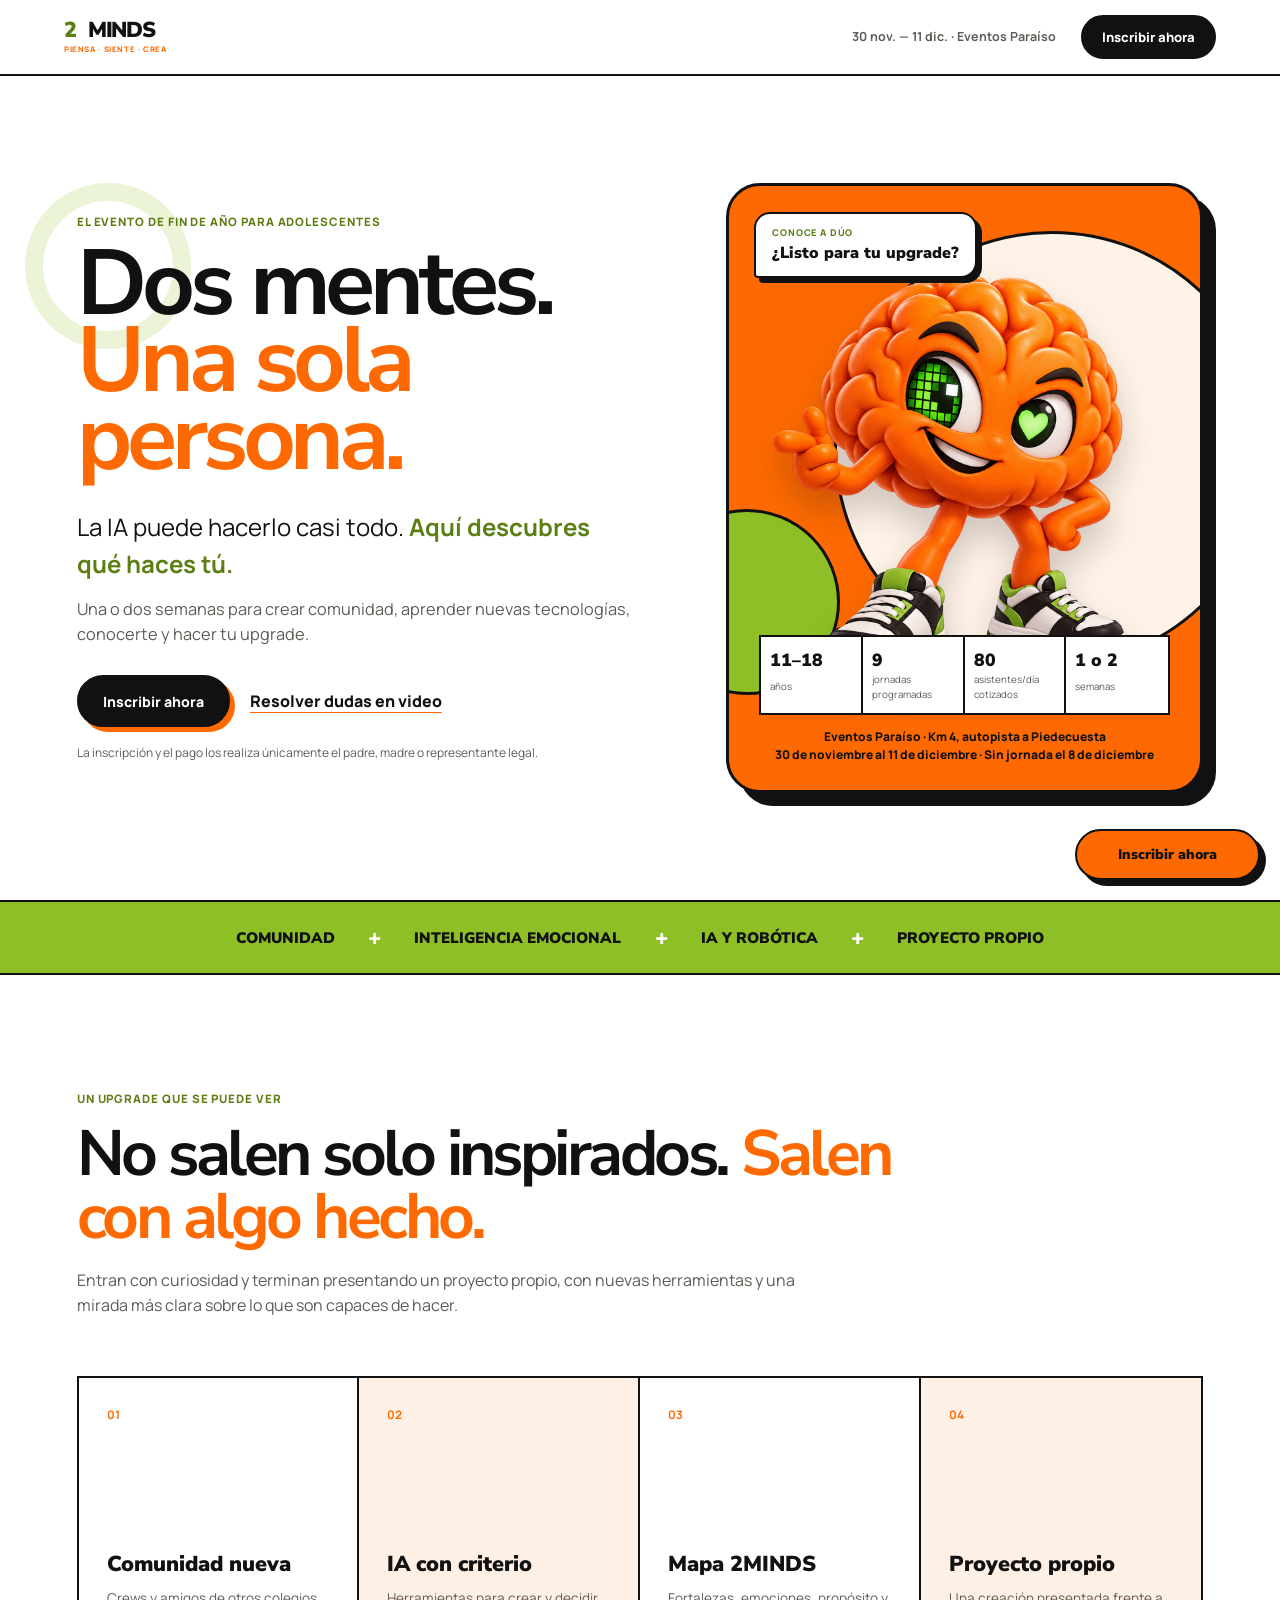
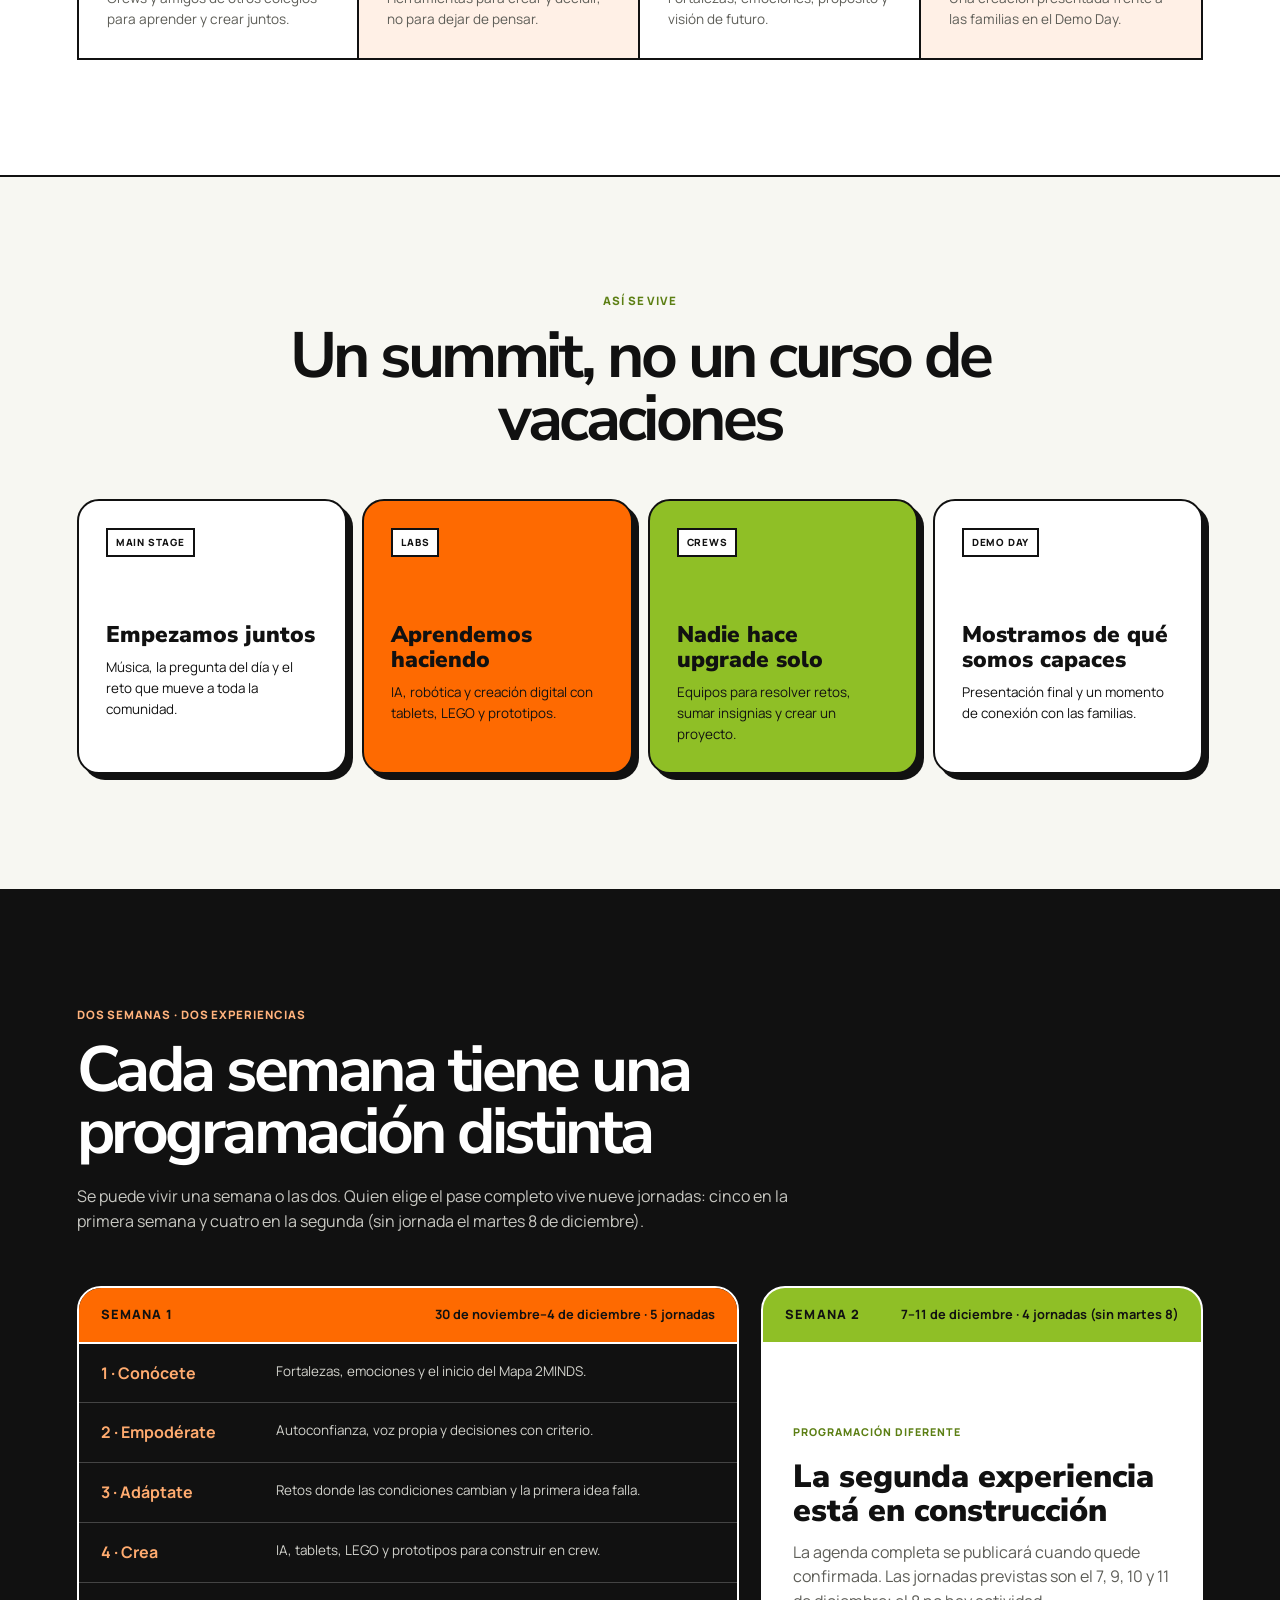
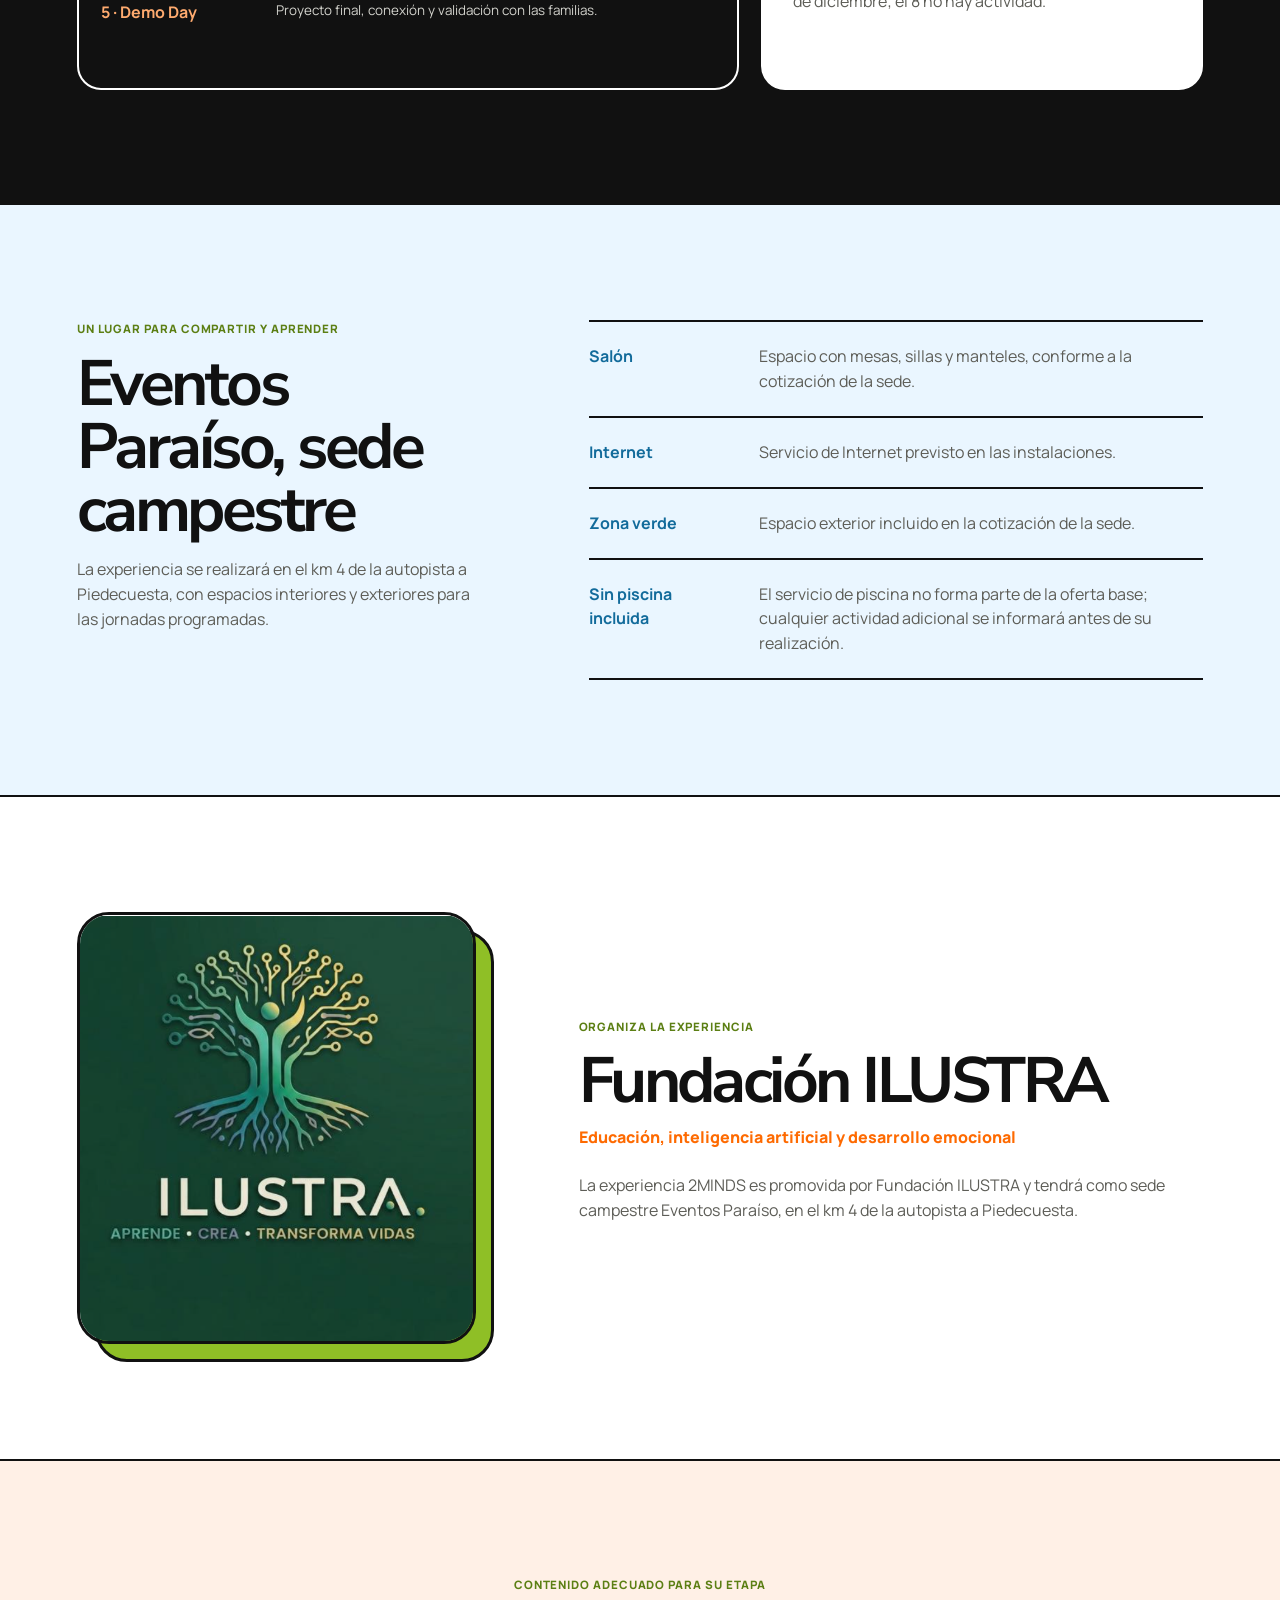
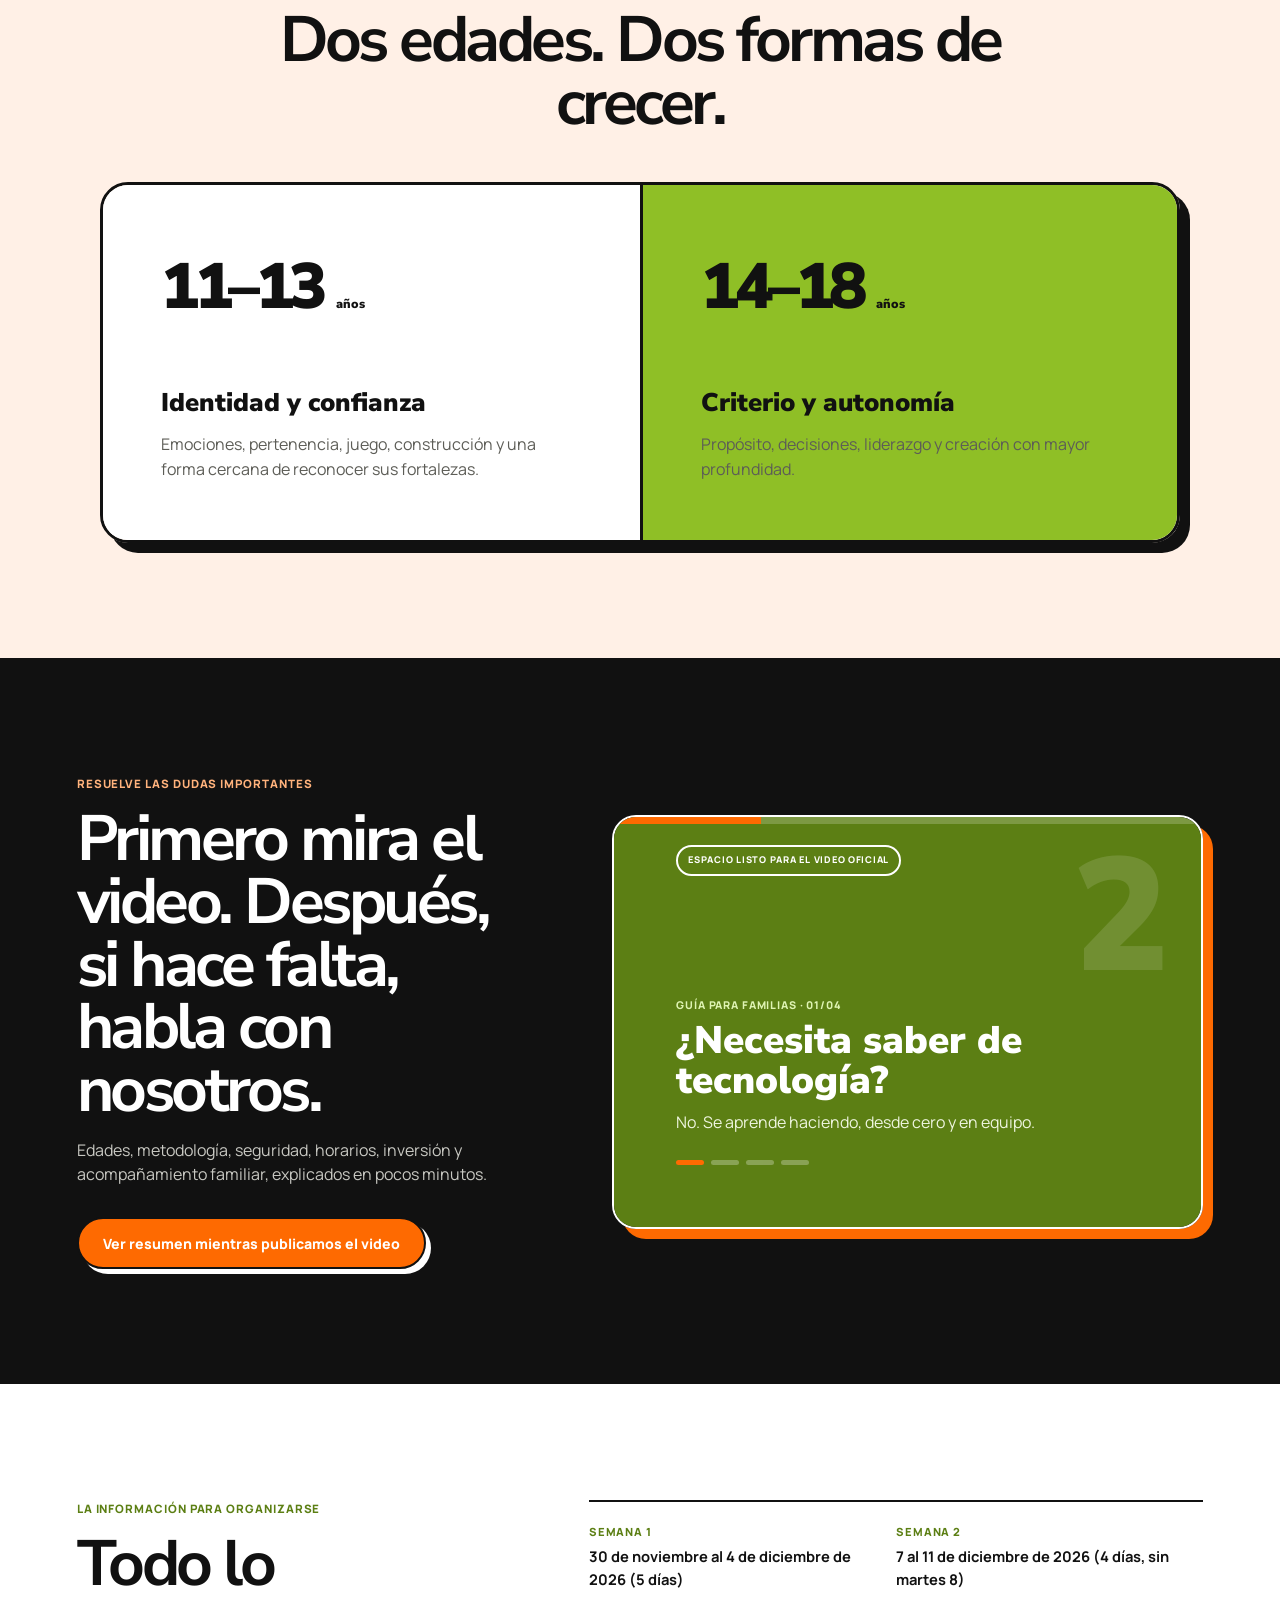
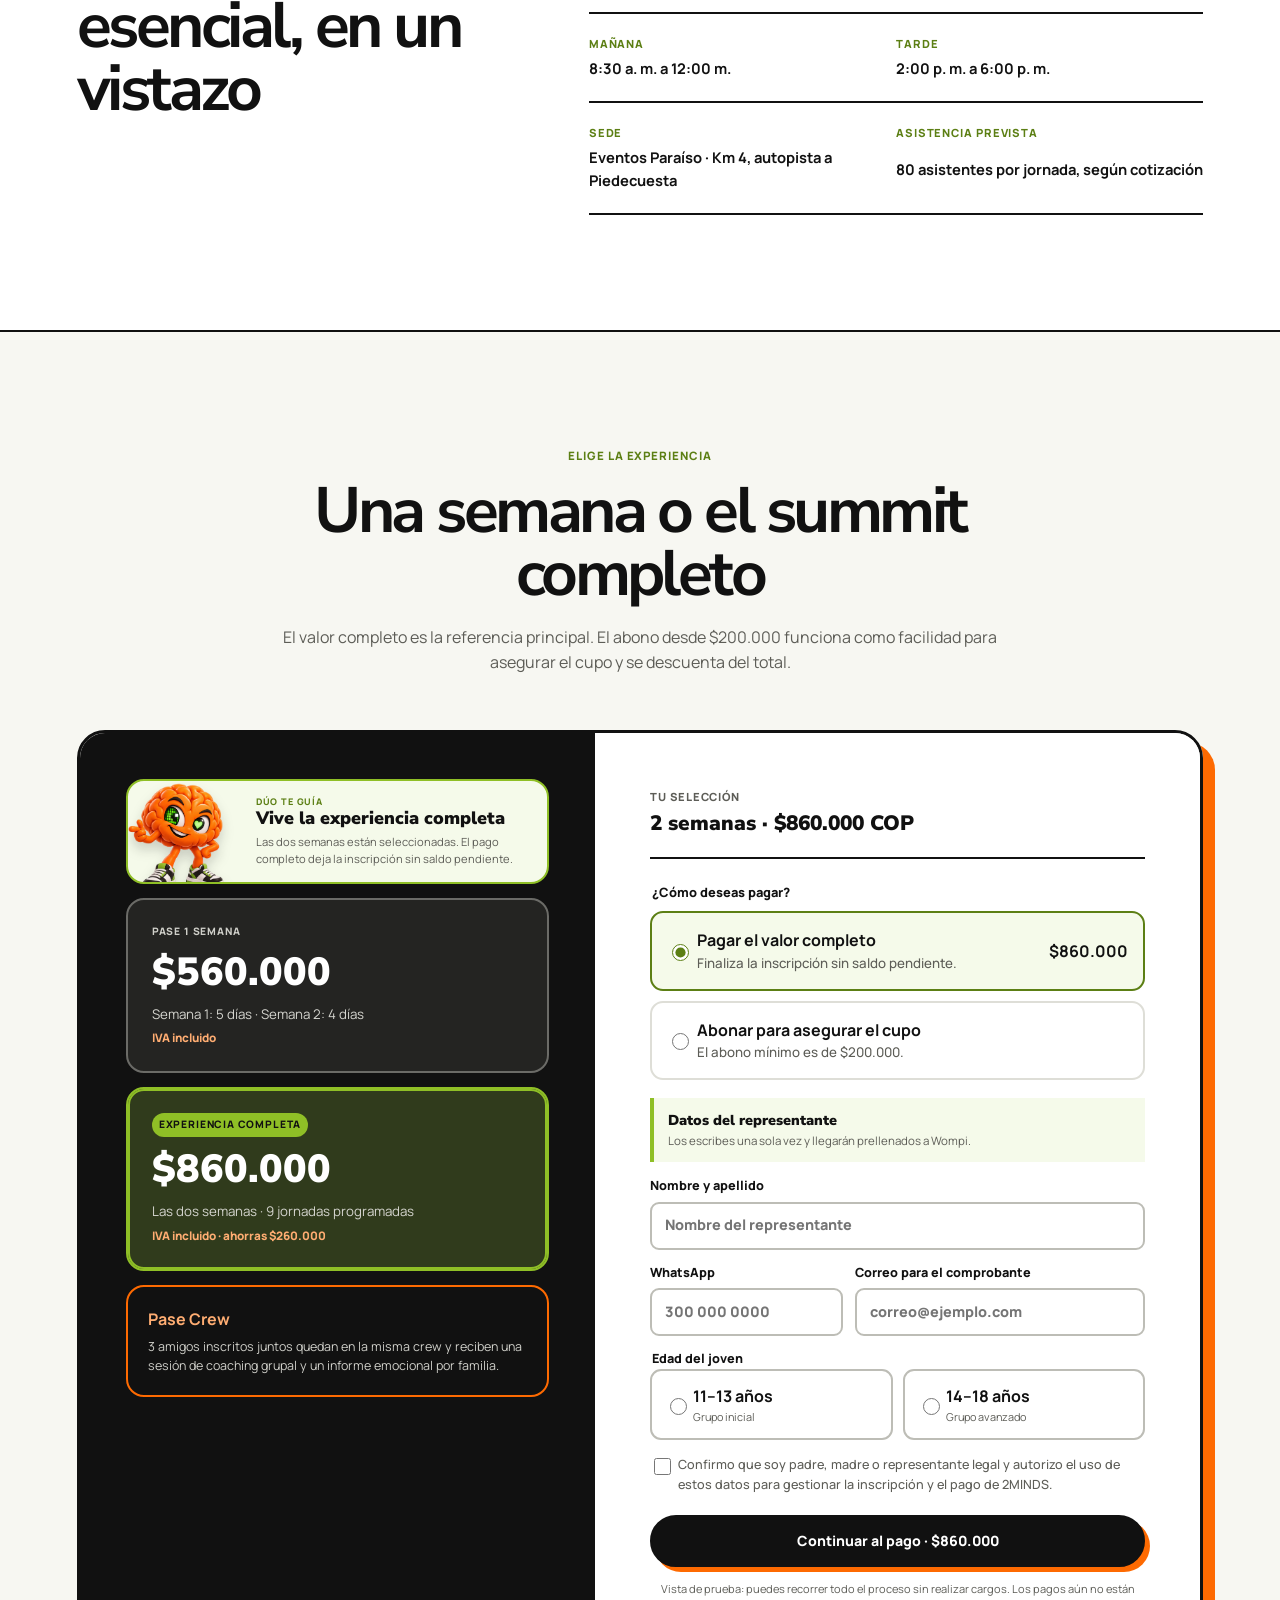
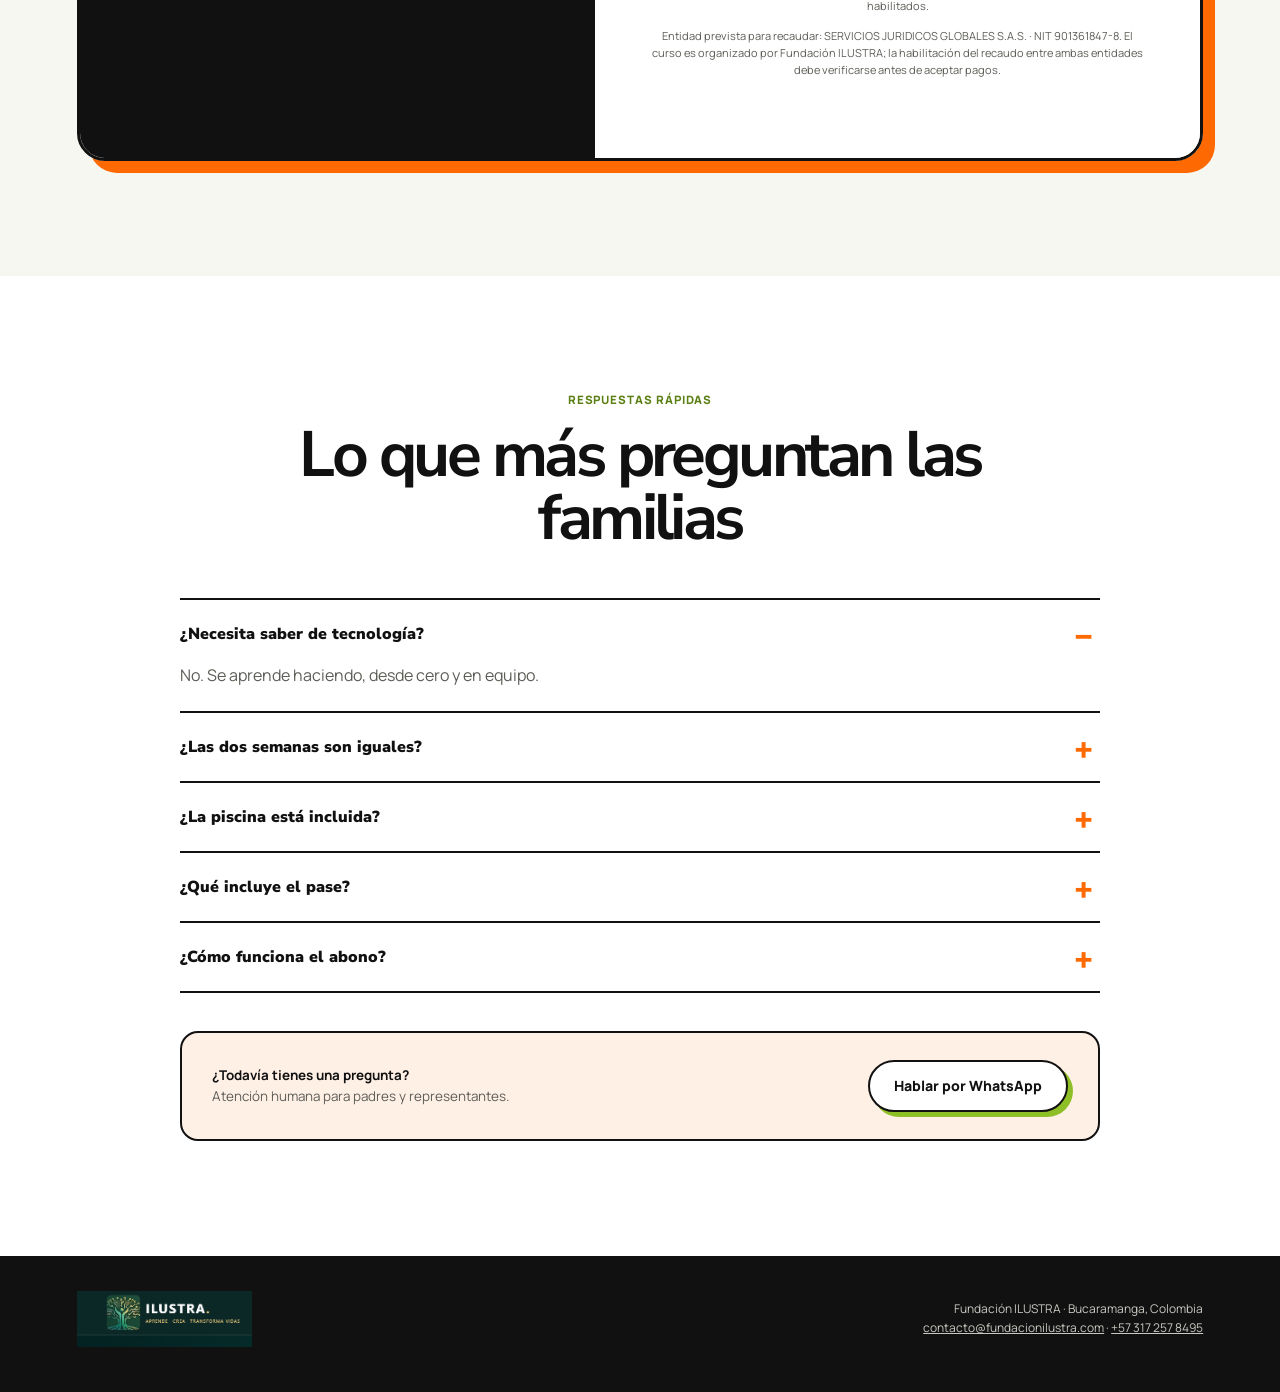
==== index.html @ b92d4245 "Actualizar sede Eventos Paraiso y fechas 2MINDS" ====
<!DOCTYPE html>
<html lang="es">
<head>
  <meta charset="utf-8">
  <meta name="viewport" content="width=device-width, initial-scale=1">
  <title>2MINDS Summit | El evento de fin de año para adolescentes</title>
  <meta name="description" content="Dos semanas de comunidad, inteligencia artificial, robótica y desarrollo emocional para jóvenes de 11 a 18 años en Eventos Paraíso, vía Piedecuesta.">
  <meta name="theme-color" content="#111111">
  <link rel="canonical" href="https://fundailustra.github.io/">
  <meta property="og:type" content="website">
  <meta property="og:title" content="2MINDS Summit | Piensa · Siente · Crea">
  <meta property="og:description" content="La IA puede hacerlo casi todo. Aquí descubres qué haces tú.">
  <meta property="og:url" content="https://fundailustra.github.io/">
  <meta property="og:image" content="https://fundailustra.github.io/assets/2minds-mascot-duo.png">
  <link rel="icon" href="assets/ilustra-logo-vertical.png">
  <link rel="preconnect" href="https://fonts.googleapis.com">
  <link rel="preconnect" href="https://fonts.gstatic.com" crossorigin>
  <link href="https://fonts.googleapis.com/css2?family=Manrope:wght@500;600;700;800&family=Nunito+Sans:opsz,wght@6..12,700;6..12,800;6..12,900&display=swap" rel="stylesheet">
  <link rel="stylesheet" href="styles.css?v=20261014-1">
</head>
<body>
  <a class="skip-link" href="#contenido">Saltar al contenido</a>
  <header class="site-header">
    <a class="brand" href="#inicio" aria-label="2MINDS Summit, volver al inicio"><span class="brand-two">2</span><span>MINDS</span><small>Piensa · Siente · Crea</small></a>
    <div class="header-detail">30 nov. — 11 dic. · Eventos Paraíso</div>
    <a class="header-cta" href="#inscripcion">Inscribir ahora</a>
  </header>

  <main id="contenido">
    <section class="hero" id="inicio">
      <div class="hero-copy">
        <p class="eyebrow">El evento de fin de año para adolescentes</p>
        <h1>Dos mentes.<br><span>Una sola persona.</span></h1>
        <p class="hero-hook">La IA puede hacerlo casi todo. <strong>Aquí descubres qué haces tú.</strong></p>
        <p class="hero-lead">Una o dos semanas para crear comunidad, aprender nuevas tecnologías, conocerte y hacer tu upgrade.</p>
        <div class="hero-actions"><a class="button" href="#inscripcion">Inscribir ahora</a><a class="text-link" href="#video-faq">Resolver dudas en video</a></div>
        <p class="adult-note">La inscripción y el pago los realiza únicamente el padre, madre o representante legal.</p>
      </div>
      <aside class="hero-mascot-stage" aria-label="DÚO, mascota de 2MINDS Summit e información principal del evento">
        <div class="mascot-bubble"><span>CONOCE A DÚO</span><strong>¿Listo para tu upgrade?</strong></div>
        <img class="hero-mascot mascot-reveal" src="assets/2minds-mascot-duo.png" alt="DÚO, cerebro naranja con un ojo de píxeles y otro en forma de corazón" width="1252" height="1252" fetchpriority="high">
        <div class="mascot-facts">
          <div><strong>11–18</strong><span>años</span></div><div><strong>9</strong><span>jornadas programadas</span></div>
          <div><strong>80</strong><span>asistentes/día cotizados</span></div><div><strong>1 o 2</strong><span>semanas</span></div>
        </div>
        <p class="mascot-place">Eventos Paraíso · Km 4, autopista a Piedecuesta<br>30 de noviembre al 11 de diciembre · Sin jornada el 8 de diciembre</p>
      </aside>
    </section>

    <section class="quick-strip" aria-label="Resumen del summit"><span>Comunidad</span><i>+</i><span>Inteligencia emocional</span><i>+</i><span>IA y robótica</span><i>+</i><span>Proyecto propio</span></section>

    <section class="promise section" id="experiencia">
      <div class="section-intro"><p class="kicker">Un upgrade que se puede ver</p><h2>No salen solo inspirados. <span>Salen con algo hecho.</span></h2><p>Entran con curiosidad y terminan presentando un proyecto propio, con nuevas herramientas y una mirada más clara sobre lo que son capaces de hacer.</p></div>
      <div class="promise-grid">
        <article><b>01</b><h3>Comunidad nueva</h3><p>Crews y amigos de otros colegios para aprender y crear juntos.</p></article>
        <article><b>02</b><h3>IA con criterio</h3><p>Herramientas para crear y decidir, no para dejar de pensar.</p></article>
        <article><b>03</b><h3>Mapa 2MINDS</h3><p>Fortalezas, emociones, propósito y visión de futuro.</p></article>
        <article><b>04</b><h3>Proyecto propio</h3><p>Una creación presentada frente a las familias en el Demo Day.</p></article>
      </div>
    </section>

    <section class="format-section section">
      <div class="section-intro centered"><p class="kicker">Así se vive</p><h2>Un summit, no un curso de vacaciones</h2></div>
      <div class="format-grid">
        <article><span>MAIN STAGE</span><h3>Empezamos juntos</h3><p>Música, la pregunta del día y el reto que mueve a toda la comunidad.</p></article>
        <article><span>LABS</span><h3>Aprendemos haciendo</h3><p>IA, robótica y creación digital con tablets, LEGO y prototipos.</p></article>
        <article><span>CREWS</span><h3>Nadie hace upgrade solo</h3><p>Equipos para resolver retos, sumar insignias y crear un proyecto.</p></article>
        <article><span>DEMO DAY</span><h3>Mostramos de qué somos capaces</h3><p>Presentación final y un momento de conexión con las familias.</p></article>
      </div>
    </section>

    <section class="agenda-section section" id="agenda">
      <div class="section-intro"><p class="kicker light">Dos semanas · Dos experiencias</p><h2>Cada semana tiene una programación distinta</h2><p>Se puede vivir una semana o las dos. Quien elige el pase completo vive nueve jornadas: cinco en la primera semana y cuatro en la segunda (sin jornada el martes 8 de diciembre).</p></div>
      <div class="agenda-layout">
        <article class="week-card week-active">
          <div class="week-head"><span>SEMANA 1</span><strong>30 de noviembre–4 de diciembre · 5 jornadas</strong></div>
          <ol>
            <li><b>1 · Conócete</b><span>Fortalezas, emociones y el inicio del Mapa 2MINDS.</span></li>
            <li><b>2 · Empodérate</b><span>Autoconfianza, voz propia y decisiones con criterio.</span></li>
            <li><b>3 · Adáptate</b><span>Retos donde las condiciones cambian y la primera idea falla.</span></li>
            <li><b>4 · Crea</b><span>IA, tablets, LEGO y prototipos para construir en crew.</span></li>
            <li><b>5 · Demo Day</b><span>Proyecto final, conexión y validación con las familias.</span></li>
          </ol>
        </article>
        <article class="week-card week-pending">
          <div class="week-head"><span>SEMANA 2</span><strong>7–11 de diciembre · 4 jornadas (sin martes 8)</strong></div>
          <div class="pending-copy"><span>PROGRAMACIÓN DIFERENTE</span><h3>La segunda experiencia está en construcción</h3><p>La agenda completa se publicará cuando quede confirmada. Las jornadas previstas son el 7, 9, 10 y 11 de diciembre; el 8 no hay actividad.</p></div>
        </article>
      </div>
    </section>

    <section class="ice-section section" id="seguridad">
      <div class="ice-heading"><p class="kicker">Un lugar para compartir y aprender</p><h2>Eventos Paraíso, sede campestre</h2><p>La experiencia se realizará en el km 4 de la autopista a Piedecuesta, con espacios interiores y exteriores para las jornadas programadas.</p></div>
      <div class="safety-list">
        <div><b>Salón</b><span>Espacio con mesas, sillas y manteles, conforme a la cotización de la sede.</span></div>
        <div><b>Internet</b><span>Servicio de Internet previsto en las instalaciones.</span></div>
        <div><b>Zona verde</b><span>Espacio exterior incluido en la cotización de la sede.</span></div>
        <div><b>Sin piscina incluida</b><span>El servicio de piscina no forma parte de la oferta base; cualquier actividad adicional se informará antes de su realización.</span></div>
      </div>
    </section>

    <section class="leader-section section" id="equipo">
      <figure class="leader-photo"><img src="assets/ilustra-logo-vertical.png" alt="Identidad institucional de Fundación ILUSTRA"></figure>
      <div class="leader-copy">
        <p class="kicker">Organiza la experiencia</p><h2>Fundación ILUSTRA</h2>
        <p class="leader-role">Educación, inteligencia artificial y desarrollo emocional</p>
        <p>La experiencia 2MINDS es promovida por Fundación ILUSTRA y tendrá como sede campestre Eventos Paraíso, en el km 4 de la autopista a Piedecuesta.</p>
      </div>
    </section>

    <section class="audience-section section" id="edades">
      <div class="section-intro centered"><p class="kicker">Contenido adecuado para su etapa</p><h2>Dos edades. Dos formas de crecer.</h2></div>
      <div class="audience-grid">
        <article><div class="age">11–13 <small>años</small></div><h3>Identidad y confianza</h3><p>Emociones, pertenencia, juego, construcción y una forma cercana de reconocer sus fortalezas.</p></article>
        <article><div class="age">14–18 <small>años</small></div><h3>Criterio y autonomía</h3><p>Propósito, decisiones, liderazgo y creación con mayor profundidad.</p></article>
      </div>
    </section>

    <section class="video-section section" id="video-faq">
      <div class="video-copy"><p class="kicker light">Resuelve las dudas importantes</p><h2>Primero mira el video. Después, si hace falta, habla con nosotros.</h2><p>Edades, metodología, seguridad, horarios, inversión y acompañamiento familiar, explicados en pocos minutos.</p><button class="button button-orange guide-play" type="button" id="guidePlay" aria-controls="guideScreen">Ver resumen mientras publicamos el video</button></div>
      <div class="video-shell">
        <iframe id="faqVideo" class="faq-video" title="Video de preguntas frecuentes de 2MINDS Summit" allow="accelerometer; autoplay; clipboard-write; encrypted-media; gyroscope; picture-in-picture" allowfullscreen hidden></iframe>
        <div class="guide-screen" id="guideScreen" aria-live="polite">
          <div class="guide-progress"><span id="guideProgress"></span></div><span class="video-space-label">ESPACIO LISTO PARA EL VIDEO OFICIAL</span>
          <p class="guide-step" id="guideStep">GUÍA PARA FAMILIAS · 01/04</p><h3 id="guideTitle">¿Necesita saber de tecnología?</h3><p id="guideText">No. Se aprende haciendo, desde cero y en equipo.</p>
          <div class="guide-dots" aria-hidden="true"><span class="active"></span><span></span><span></span><span></span></div>
        </div>
      </div>
    </section>

    <section class="details-section section">
      <div class="details-heading"><p class="kicker">La información para organizarse</p><h2>Todo lo esencial, en un vistazo</h2></div>
      <div class="details-grid">
        <div><span>Semana 1</span><strong>30 de noviembre al 4 de diciembre de 2026 (5 días)</strong></div><div><span>Semana 2</span><strong>7 al 11 de diciembre de 2026 (4 días, sin martes 8)</strong></div>
        <div><span>Mañana</span><strong>8:30 a. m. a 12:00 m.</strong></div><div><span>Tarde</span><strong>2:00 p. m. a 6:00 p. m.</strong></div>
        <div><span>Sede</span><strong>Eventos Paraíso · Km 4, autopista a Piedecuesta</strong></div><div><span>Asistencia prevista</span><strong>80 asistentes por jornada, según cotización</strong></div>
      </div>
    </section>

    <section class="pricing-section section" id="inscripcion">
      <div class="section-intro centered compact"><p class="kicker">Elige la experiencia</p><h2>Una semana o el summit completo</h2><p>El valor completo es la referencia principal. El abono desde $200.000 funciona como facilidad para asegurar el cupo y se descuenta del total.</p></div>
      <div class="checkout-layout">
        <div class="passes" role="group" aria-label="Selecciona un pase">
          <div class="payment-mascot-guide mascot-reveal">
            <img src="assets/2minds-mascot-duo.png" alt="" width="1252" height="1252" loading="lazy">
            <div aria-live="polite">
              <span>DÚO TE GUÍA</span>
              <strong id="mascotGuideTitle">Vive la experiencia completa</strong>
              <p id="mascotGuideText">Las dos semanas están seleccionadas. Ahora elige cómo quieres pagar.</p>
            </div>
          </div>
          <button class="pass-option" type="button" data-plan="1 semana" data-price="560000" aria-pressed="false"><span>PASE 1 SEMANA</span><strong>$560.000</strong><small>Semana 1: 5 días · Semana 2: 4 días</small><em>IVA incluido</em></button>
          <button class="pass-option selected" type="button" data-plan="2 semanas" data-price="860000" aria-pressed="true"><span class="recommended">EXPERIENCIA COMPLETA</span><strong>$860.000</strong><small>Las dos semanas · 9 jornadas programadas</small><em>IVA incluido · ahorras $260.000</em></button>
          <aside class="crew-card" aria-label="Beneficio Pase Crew"><b>Pase Crew</b><p>3 amigos inscritos juntos quedan en la misma crew y reciben una sesión de coaching grupal y un informe emocional por familia.</p></aside>
        </div>
        <form class="checkout-card" id="checkoutForm" novalidate>
          <div class="checkout-summary"><span>Tu selección</span><strong id="selectedPlan">2 semanas · $860.000 COP</strong></div>
          <fieldset class="week-choice" id="weekField" hidden>
            <legend>¿Qué semana deseas reservar?</legend>
            <label><input type="radio" name="weekChoice" value="semana-1" disabled><span><b>Semana 1</b><small>30 de noviembre al 4 de diciembre (5 días)</small></span></label>
            <label><input type="radio" name="weekChoice" value="semana-2" disabled><span><b>Semana 2</b><small>7 al 11 de diciembre (4 días, sin martes 8)</small></span></label>
          </fieldset>
          <fieldset class="payment-choice">
            <legend>¿Cómo deseas pagar?</legend>
            <label class="choice-card selected"><input type="radio" name="paymentMode" value="full" checked><span><b>Pagar el valor completo</b><small>Finaliza la inscripción sin saldo pendiente.</small></span><strong id="fullAmount">$860.000</strong></label>
            <label class="choice-card"><input type="radio" name="paymentMode" value="deposit"><span><b>Abonar para asegurar el cupo</b><small>El abono mínimo es de $200.000.</small></span></label>
          </fieldset>
          <label class="deposit-field" id="depositField" hidden>Monto que deseas abonar<input type="number" name="depositAmount" min="200000" step="10000" value="200000" inputmode="numeric"><small id="balanceText">Saldo pendiente: $660.000 COP</small></label>
          <p class="fast-form-note"><strong>Datos del representante</strong><span>Los escribes una sola vez y llegarán prellenados a Wompi.</span></p>
          <label>Nombre y apellido<input type="text" name="adultName" autocomplete="name" required minlength="3" maxlength="120" placeholder="Nombre del representante"></label>
          <div class="contact-fields">
            <label>WhatsApp<input type="tel" name="phone" autocomplete="tel" inputmode="tel" required minlength="10" maxlength="24" placeholder="300 000 0000"></label>
            <label>Correo para el comprobante<input type="email" name="email" autocomplete="email" required maxlength="254" placeholder="correo@ejemplo.com"></label>
          </div>
          <fieldset class="age-choice">
            <legend>Edad del joven</legend>
            <label><input type="radio" name="ageGroup" value="11-13" required><span><b>11–13 años</b><small>Grupo inicial</small></span></label>
            <label><input type="radio" name="ageGroup" value="14-18" required><span><b>14–18 años</b><small>Grupo avanzado</small></span></label>
          </fieldset>
          <label class="consent-row"><input type="checkbox" name="adultConsent" required><span>Confirmo que soy padre, madre o representante legal y autorizo el uso de estos datos para gestionar la inscripción y el pago de 2MINDS.</span></label>
          <button class="button checkout-button" type="submit" id="checkoutButton">Continuar al pago · $860.000</button>
          <p class="payment-note" id="paymentNote">Vista de prueba: no se realizan cobros.</p><p class="payment-note">Entidad prevista para recaudar: SERVICIOS JURIDICOS GLOBALES S.A.S. · NIT 901361847-8. El curso es organizado por Fundación ILUSTRA; la habilitación del recaudo entre ambas entidades debe verificarse antes de aceptar pagos.</p><p class="form-error" id="formError" role="alert"></p>
        </form>
      </div>
    </section>

    <section class="faq-section section" id="preguntas">
      <div class="section-intro centered compact"><p class="kicker">Respuestas rápidas</p><h2>Lo que más preguntan las familias</h2></div>
      <div class="faq-list">
        <details open><summary>¿Necesita saber de tecnología?</summary><p>No. Se aprende haciendo, desde cero y en equipo.</p></details>
        <details><summary>¿Las dos semanas son iguales?</summary><p>No. Cada semana tiene una programación distinta. Se puede elegir una o vivir las dos.</p></details>
        <details><summary>¿La piscina está incluida?</summary><p>No. La sede está cotizada con salón, Internet y zona verde, sin servicio de piscina incluido.</p></details>
        <details><summary>¿Qué incluye el pase?</summary><p>Actividades Main Stage, Labs, materiales y tecnología, insignias, proyecto final, Demo Day y acceso a la comunidad 2MINDS. Los servicios adicionales de la sede, como piscina, no están incluidos.</p></details>
        <details><summary>¿Cómo funciona el abono?</summary><p>El adulto responsable puede asegurar el cupo con un abono mínimo de $200.000. Ese valor se descuenta del total y el saldo se paga antes de comenzar la semana elegida.</p></details>
      </div>
      <div class="human-help"><span><strong>¿Todavía tienes una pregunta?</strong> Atención humana para padres y representantes.</span><a class="button button-outline" href="https://wa.me/573172578495?text=Hola%2C%20soy%20padre%2C%20madre%20o%20representante%20legal%20y%20quisiera%20resolver%20una%20duda%20sobre%202MINDS%20Summit." target="_blank" rel="noopener">Hablar por WhatsApp</a></div>
    </section>
  </main>

  <footer class="site-footer">
    <div class="footer-alliance"><img src="assets/ilustra-logo-horizontal.png" alt="Fundación ILUSTRA"></div>
    <p>Fundación ILUSTRA · Bucaramanga, Colombia<br><a href="mailto:contacto@fundacionilustra.com">contacto@fundacionilustra.com</a> · <a href="tel:+573172578495">+57&nbsp;317&nbsp;257&nbsp;8495</a></p>
  </footer>
  <a class="floating-cta" href="#inscripcion">Inscribir ahora</a>
  <dialog class="payment-dialog wompi-preview" id="paymentDialog" aria-labelledby="dialogTitle">
    <button class="dialog-close" type="button" aria-label="Cerrar">×</button>
    <div class="wompi-preview-main" id="wompiPreviewMain">
      <div class="wompi-preview-head"><span class="sandbox-badge">MODO PRUEBA</span><strong>Pago seguro con <b>Wompi</b></strong></div>
      <div class="checkout-progress" role="img" aria-label="Paso 2 de 3"><span class="done">1</span><i></i><span class="active">2</span><i></i><span>3</span></div>
      <p class="preview-step">DATOS LISTOS · REVISA ANTES DE CONTINUAR</p>
      <h2 id="dialogTitle">Confirma tu inscripción</h2>
      <div class="preview-order"><span id="dialogPlan">Experiencia completa</span><strong id="dialogAmount">$860.000 COP</strong><small id="dialogBalance">Pago total · sin saldo pendiente</small></div>
      <p class="preview-adult" id="dialogAdult">Adulto responsable</p>
      <fieldset class="payment-methods" aria-label="Selecciona un medio de pago">
        <legend>Selecciona cómo deseas pagar en la simulación</legend>
        <label><input type="radio" name="previewPaymentMethod" value="Tarjeta" checked><span>Tarjeta</span><small>VISA · Mastercard</small></label>
        <label><input type="radio" name="previewPaymentMethod" value="PSE"><span>PSE</span><small>Cuenta bancaria</small></label>
        <label><input type="radio" name="previewPaymentMethod" value="Nequi"><span>Nequi</span><small>Billetera digital</small></label>
      </fieldset>
      <div class="sandbox-note"><strong>Simulación segura</strong><span>No se enviarán datos ni se realizará ningún cobro. Cuando completemos la integración de pruebas del comercio SJGLOBAL SAS, aquí se abrirá el checkout oficial de Wompi.</span></div>
      <button class="button checkout-button" type="button" id="simulatePayment">Simular pago aprobado</button>
      <button class="preview-back" type="button" id="previewBack">Volver y cambiar la selección</button>
    </div>
    <div class="wompi-preview-success" id="wompiPreviewSuccess" hidden>
      <span class="success-check">✓</span><p class="preview-step">RESULTADO DE LA SIMULACIÓN</p><h2>Pago aprobado</h2>
      <p id="dialogSummary">Esta es una simulación. No se realizó un pago ni se registró una inscripción real.</p>
      <div class="test-reference"><span>Referencia de prueba</span><strong id="testReference">2MINDS-TEST</strong></div>
      <p><strong>Vista de demostración: no se envían pagos ni datos a Wompi. La confirmación automática requerirá una integración con servidor seguro.</strong></p>
      <button class="button" type="button" id="restartPreview">Hacer otra prueba</button>
    </div>
  </dialog>
  <script src="payment-config.js?v=20261014-1"></script>
  <script src="app.js?v=20261014-1"></script>
</body>
</html>
---- styles.css ----
:root{--orange:#fe6a01;--orange-soft:#fff0e6;--green:#8fbf26;--green-dark:#5c7f14;--ink:#111;--paper:#fff;--soft:#f7f7f2;--muted:#5d5d57;--line:#deded7;--shadow:0 24px 70px rgba(17,17,17,.13)}
*{box-sizing:border-box}html{scroll-behavior:smooth}body{margin:0;background:var(--paper);color:var(--ink);font-family:"Manrope",sans-serif;line-height:1.55}img{display:block;max-width:100%}a{color:inherit}button,input,select{font:inherit}.skip-link{position:fixed;top:-60px;left:16px;z-index:100;padding:10px 16px;background:var(--orange);color:#fff;border-radius:8px}.skip-link:focus{top:16px}
.site-header{position:sticky;top:0;z-index:50;min-height:76px;display:flex;align-items:center;justify-content:space-between;gap:25px;padding:11px clamp(20px,5vw,76px);background:rgba(255,255,255,.96);border-bottom:2px solid var(--ink);backdrop-filter:blur(12px)}.brand{display:grid;grid-template-columns:auto auto;align-items:end;color:var(--ink);text-decoration:none;font:900 1.35rem/1 "Nunito Sans",sans-serif;letter-spacing:-.06em}.brand-two{color:var(--green-dark)}.brand small{grid-column:1/-1;margin-top:4px;color:var(--orange);font:800 .48rem/1 "Manrope",sans-serif;letter-spacing:.08em;text-transform:uppercase}.header-detail{margin-left:auto;color:var(--muted);font-size:.78rem;font-weight:700}.header-cta{padding:11px 19px;border:2px solid var(--ink);border-radius:999px;background:var(--ink);color:#fff;text-decoration:none;font:800 .82rem "Manrope",sans-serif}
.hero{min-height:calc(100vh - 76px);display:grid;grid-template-columns:1.08fr .92fr;gap:clamp(40px,7vw,100px);align-items:center;padding:clamp(64px,8vw,120px) clamp(20px,6vw,96px);overflow:hidden;background:#fff}.hero-copy{position:relative;z-index:1}.hero-copy:before{content:"";position:absolute;z-index:-1;width:130px;height:130px;left:-52px;top:-30px;border:18px solid var(--green);border-radius:50%;opacity:.18}.eyebrow,.kicker{margin:0 0 15px;color:var(--green-dark);font-weight:900;letter-spacing:.08em;text-transform:uppercase;font-size:.72rem}.kicker.light{color:#ffb27c}h1,h2{margin:0;font-family:"Nunito Sans",sans-serif;letter-spacing:-.055em}h1{max-width:800px;font-size:clamp(3.3rem,7.2vw,7.3rem);line-height:.84}h1 span{color:var(--orange)}.hero-hook{max-width:690px;margin:30px 0 0;font-size:clamp(1.15rem,2vw,1.5rem)}.hero-hook strong{color:var(--green-dark)}.hero-lead{max-width:650px;margin:14px 0 28px;color:var(--muted);font-size:1.02rem}.hero-actions{display:flex;flex-wrap:wrap;align-items:center;gap:20px}.button{display:inline-flex;align-items:center;justify-content:center;min-height:52px;padding:0 24px;border:2px solid var(--ink);border-radius:999px;background:var(--ink);color:#fff;cursor:pointer;text-decoration:none;font:800 .88rem "Manrope",sans-serif;box-shadow:5px 5px 0 var(--orange);transition:transform .18s ease,box-shadow .18s ease}.button:hover{transform:translate(-2px,-2px);box-shadow:8px 8px 0 var(--orange)}.button-orange{background:var(--orange);box-shadow:5px 5px 0 #fff}.button:focus-visible,.text-link:focus-visible,.floating-cta:focus-visible{outline:3px solid var(--green);outline-offset:4px}.text-link{font-weight:900;text-underline-offset:5px;text-decoration-color:var(--orange)}.adult-note{max-width:580px;margin:17px 0 0;color:var(--muted);font-size:.75rem}
.hero-mascot-stage{position:relative;min-height:610px;display:grid;grid-template-rows:1fr auto auto;align-items:end;padding:28px 30px 25px;border:3px solid var(--ink);border-radius:34px;background:var(--orange);box-shadow:13px 13px 0 var(--ink);overflow:hidden;isolation:isolate}.hero-mascot-stage:before{content:"";position:absolute;z-index:-1;width:430px;height:430px;right:-70px;top:45px;border-radius:50%;background:#fff3e8;border:3px solid var(--ink)}.hero-mascot-stage:after{content:"";position:absolute;z-index:-1;width:180px;height:180px;left:-75px;bottom:95px;border-radius:50%;background:var(--green);border:3px solid var(--ink)}.mascot-bubble{position:absolute;z-index:4;top:26px;left:25px;display:grid;gap:2px;padding:12px 16px;border:2px solid var(--ink);border-radius:16px 16px 16px 4px;background:#fff;box-shadow:5px 5px 0 var(--ink)}.mascot-bubble span{color:var(--green-dark);font-size:.58rem;font-weight:900;letter-spacing:.09em}.mascot-bubble strong{font:900 1rem "Nunito Sans",sans-serif}.hero-mascot{position:relative;z-index:2;align-self:center;justify-self:center;width:min(100%,560px);margin-top:38px;filter:drop-shadow(0 18px 16px rgba(17,17,17,.2));animation:mascot-float 4.8s ease-in-out infinite}.mascot-facts{position:relative;z-index:3;display:grid;grid-template-columns:repeat(4,1fr);margin-top:-48px;border:2px solid var(--ink);background:#fff}.mascot-facts div{display:grid;padding:11px 9px;border-right:2px solid var(--ink)}.mascot-facts div:last-child{border:0}.mascot-facts strong{font:900 1.1rem "Nunito Sans",sans-serif}.mascot-facts span{color:var(--muted);font-size:.61rem}.mascot-place{position:relative;z-index:3;margin:13px 0 0;text-align:center;font-size:.75rem;font-weight:800}@keyframes mascot-float{0%,100%{transform:translateY(0) rotate(-1deg)}50%{transform:translateY(-12px) rotate(1deg)}}
.quick-strip{display:flex;flex-wrap:wrap;justify-content:center;align-items:center;gap:clamp(12px,2.6vw,34px);padding:20px clamp(20px,5vw,76px);border-top:2px solid var(--ink);border-bottom:2px solid var(--ink);background:var(--green);font:900 clamp(.77rem,1.3vw,.95rem) "Nunito Sans",sans-serif;text-transform:uppercase}.quick-strip i{color:#fff;font-style:normal;font-size:1.4rem}.section{padding:clamp(72px,9vw,126px) clamp(20px,6vw,96px)}.section-intro{max-width:900px}.section-intro.centered{margin:0 auto 48px;text-align:center}.section-intro.compact{max-width:760px}.section h2{font-size:clamp(2.35rem,5vw,5rem);line-height:.98}.section h2 span{color:var(--orange)}.section-intro>p:last-child{max-width:720px;margin:20px 0 0;color:var(--muted)}.section-intro.centered>p:last-child{margin-left:auto;margin-right:auto}
.promise-grid{display:grid;grid-template-columns:repeat(4,1fr);margin-top:58px;border:2px solid var(--ink)}.promise-grid article{min-height:280px;display:flex;flex-direction:column;padding:28px;border-right:2px solid var(--ink)}.promise-grid article:last-child{border:0}.promise-grid article:nth-child(2n){background:var(--orange-soft)}.promise-grid b{color:var(--orange);font-size:.73rem}.promise-grid h3{margin:auto 0 9px;font:900 1.35rem "Nunito Sans",sans-serif}.promise-grid p{margin:0;color:var(--muted);font-size:.85rem}
.format-section{background:var(--soft);border-top:2px solid var(--ink);border-bottom:2px solid var(--ink)}.format-grid{display:grid;grid-template-columns:repeat(4,1fr);gap:15px}.format-grid article{min-height:270px;padding:27px;border:2px solid var(--ink);border-radius:22px;background:#fff;box-shadow:6px 6px 0 var(--ink)}.format-grid article:nth-child(2){background:var(--orange)}.format-grid article:nth-child(3){background:var(--green)}.format-grid span{display:inline-block;padding:5px 8px;border:2px solid var(--ink);background:#fff;font-size:.62rem;font-weight:900;letter-spacing:.08em}.format-grid h3{margin:65px 0 10px;font:900 1.42rem/1.1 "Nunito Sans",sans-serif}.format-grid p{margin:0;font-size:.84rem}
.agenda-section{background:var(--ink);color:#fff}.agenda-section .section-intro>p:last-child{color:#c8c8c2}.agenda-layout{display:grid;grid-template-columns:1.2fr .8fr;gap:22px;margin-top:52px}.week-card{border:2px solid #fff;border-radius:24px;overflow:hidden}.week-head{display:flex;justify-content:space-between;gap:20px;padding:17px 22px;border-bottom:2px solid #fff;background:var(--orange);color:var(--ink);font-size:.8rem}.week-head span{font-weight:900;letter-spacing:.08em}.week-head strong{text-align:right}.week-card ol{margin:0;padding:0;list-style:none}.week-card li{display:grid;grid-template-columns:155px 1fr;gap:20px;padding:17px 22px;border-bottom:1px solid #444}.week-card li:last-child{border:0}.week-card li b{color:#ffab6f}.week-card li span{color:#d2d2cc;font-size:.84rem}.week-pending{background:#fff;color:var(--ink)}.week-pending .week-head{background:var(--green)}.pending-copy{padding:clamp(40px,6vw,74px) 30px}.pending-copy>span{color:var(--green-dark);font-size:.67rem;font-weight:900;letter-spacing:.09em}.pending-copy h3{margin:18px 0 12px;font:900 2rem/1.05 "Nunito Sans",sans-serif}.pending-copy p{margin:0;color:var(--muted)}
.ice-section{display:grid;grid-template-columns:.8fr 1.2fr;gap:clamp(45px,8vw,120px);background:#eaf6ff;border-bottom:2px solid var(--ink)}.ice-heading>p:last-child{color:var(--muted)}.safety-list{border-top:2px solid var(--ink)}.safety-list div{display:grid;grid-template-columns:145px 1fr;gap:25px;padding:22px 0;border-bottom:2px solid var(--ink)}.safety-list b{color:#126b9b}.safety-list span{color:var(--muted)}
.leader-section{display:grid;grid-template-columns:minmax(300px,.78fr) minmax(0,1.22fr);gap:clamp(45px,8vw,110px);align-items:center;background:#fff}.leader-photo{position:relative;margin:0}.leader-photo:before{content:"";position:absolute;inset:18px -18px -18px 18px;z-index:0;border:3px solid var(--ink);border-radius:32px;background:var(--green)}.leader-photo img{position:relative;z-index:1;width:100%;aspect-ratio:1/1.08;object-fit:cover;object-position:center 24%;border:3px solid var(--ink);border-radius:32px}.leader-copy{max-width:690px}.leader-copy>p:not(.kicker):not(.leader-role){color:var(--muted)}.leader-role{margin:12px 0 23px;color:var(--orange);font-weight:900}.alliance{display:flex;align-items:center;gap:13px;margin-top:28px;font:900 .86rem "Nunito Sans",sans-serif}.alliance span{color:var(--orange);font-size:1.5rem}
.audience-section{background:var(--orange-soft);border-top:2px solid var(--ink);border-bottom:2px solid var(--ink)}.audience-grid{max-width:1080px;margin:0 auto;display:grid;grid-template-columns:1fr 1fr;border:3px solid var(--ink);border-radius:28px;overflow:hidden;box-shadow:10px 10px 0 var(--ink)}.audience-grid article{min-height:340px;padding:clamp(34px,5vw,58px);background:#fff}.audience-grid article:last-child{background:var(--green);border-left:3px solid var(--ink)}.age{font:900 clamp(2.8rem,5vw,4.7rem) "Nunito Sans",sans-serif;letter-spacing:-.07em}.age small{font-size:.78rem;letter-spacing:0}.audience-grid h3{margin:54px 0 12px;font:900 1.6rem "Nunito Sans",sans-serif}.audience-grid p{margin:0;color:var(--muted)}
.video-section{display:grid;grid-template-columns:.86fr 1.14fr;gap:clamp(40px,7vw,95px);align-items:center;background:var(--ink);color:#fff}.video-copy>p:nth-of-type(2){color:#c8c8c2}.guide-play{margin-top:14px}.video-shell{min-width:0;min-height:410px;display:grid;border:2px solid #fff;border-radius:24px;overflow:hidden;box-shadow:10px 10px 0 var(--orange)}.faq-video{width:100%;height:100%;min-height:410px;border:0;background:#222}.guide-screen{position:relative;min-height:410px;display:flex;flex-direction:column;justify-content:flex-end;padding:clamp(34px,5vw,62px);background:var(--green-dark)}.guide-screen:after{content:"2";position:absolute;top:20px;right:32px;color:rgba(255,255,255,.13);font:900 10rem/1 "Nunito Sans",sans-serif}.guide-progress{position:absolute;top:0;left:0;right:0;height:7px;background:rgba(255,255,255,.2)}.guide-progress span{display:block;width:25%;height:100%;background:var(--orange);transition:width .35s ease}.video-space-label{position:absolute;top:28px;left:clamp(34px,5vw,62px);z-index:1;padding:6px 10px;border:2px solid #fff;border-radius:999px;font-size:.58rem;font-weight:900;letter-spacing:.08em}.guide-step{position:relative;z-index:1;margin:0;color:#dff4b3;font-size:.67rem;font-weight:900;letter-spacing:.08em}.guide-screen h3{position:relative;z-index:1;max-width:530px;margin:8px 0 10px;font:900 clamp(1.8rem,3vw,3rem)/1.03 "Nunito Sans",sans-serif}.guide-screen>p:nth-of-type(2){position:relative;z-index:1;max-width:530px;margin:0;color:#eef5df}.guide-dots{position:relative;z-index:1;display:flex;gap:7px;margin-top:25px}.guide-dots span{width:28px;height:5px;border-radius:99px;background:rgba(255,255,255,.28)}.guide-dots span.active{background:var(--orange)}
.details-section{display:grid;grid-template-columns:.8fr 1.2fr;gap:clamp(40px,8vw,110px);background:#fff}.details-grid{display:grid;grid-template-columns:1fr 1fr;border-top:2px solid var(--ink)}.details-grid div{display:grid;gap:5px;padding:21px 0;border-bottom:2px solid var(--ink)}.details-grid div:nth-child(odd){padding-right:28px}.details-grid span{color:var(--green-dark);font-size:.7rem;text-transform:uppercase;letter-spacing:.08em;font-weight:900}.details-grid strong{font-size:.92rem}
.pricing-section{background:var(--soft);border-top:2px solid var(--ink)}.checkout-layout{max-width:1160px;margin:55px auto 0;display:grid;grid-template-columns:.92fr 1.08fr;border:3px solid var(--ink);border-radius:28px;overflow:hidden;box-shadow:12px 12px 0 var(--orange)}.passes{display:grid;align-content:start;gap:14px;padding:clamp(28px,4vw,46px);background:var(--ink)}.payment-mascot-guide{display:grid;grid-template-columns:110px 1fr;align-items:center;gap:13px;padding:14px 17px 14px 5px;border:2px solid var(--green);border-radius:18px;background:#f5faea;color:var(--ink);overflow:hidden}.payment-mascot-guide img{width:120px;margin:-15px 0 -25px -8px;filter:drop-shadow(0 7px 6px rgba(17,17,17,.18));transition:transform .3s ease}.payment-mascot-guide>div{display:grid}.payment-mascot-guide span{color:var(--green-dark);font-size:.57rem;font-weight:900;letter-spacing:.09em}.payment-mascot-guide strong{font:900 1.12rem/1.05 "Nunito Sans",sans-serif}.payment-mascot-guide p{margin:5px 0 0;color:var(--muted);font-size:.7rem}.payment-mascot-guide.is-updated img{animation:mascot-nod .55s ease}.payment-mascot-guide.is-updated{animation:guide-pop .45s ease}.pass-option{display:grid;gap:5px;width:100%;padding:24px;border:2px solid #6b6b67;border-radius:18px;background:#242422;color:#fff;text-align:left;cursor:pointer}.pass-option.selected{border-color:var(--green);background:#303b1c;box-shadow:inset 0 0 0 2px var(--green)}.pass-option>span{color:#cfcfc9;font-size:.64rem;font-weight:900;letter-spacing:.08em}.pass-option .recommended{width:max-content;padding:4px 7px;border-radius:99px;background:var(--green);color:var(--ink)}.pass-option>strong{font:900 2.45rem "Nunito Sans",sans-serif}.pass-option small{color:#d5d5cf}.pass-option em{color:#ffad72;font-size:.73rem;font-style:normal;font-weight:800}.crew-card{padding:20px;border:2px solid var(--orange);border-radius:18px;color:#fff}.crew-card b{color:#ffad72}.crew-card p{margin:5px 0 0;color:#cecec8;font-size:.78rem}.checkout-card{padding:clamp(30px,5vw,55px);background:#fff}.checkout-summary{display:grid;gap:4px;margin-bottom:24px;padding-bottom:20px;border-bottom:2px solid var(--ink)}.checkout-summary span{color:var(--muted);font-size:.7rem;text-transform:uppercase;letter-spacing:.07em;font-weight:800}.checkout-summary strong{font:900 1.3rem "Nunito Sans",sans-serif}.payment-choice{display:grid;gap:10px;margin:0 0 18px;padding:0;border:0}.payment-choice legend{margin-bottom:8px;color:var(--ink);font-size:.8rem;font-weight:900}.choice-card{display:grid;grid-template-columns:18px 1fr auto!important;align-items:center;gap:12px!important;margin:0!important;padding:15px;border:2px solid var(--line);border-radius:13px;cursor:pointer}.choice-card.selected{border-color:var(--green-dark);background:#f5faea}.choice-card input{width:17px!important;min-height:17px!important;accent-color:var(--green-dark)}.choice-card span{display:grid}.choice-card small{color:var(--muted);font-weight:500}.choice-card>strong{white-space:nowrap}.checkout-card>label,.deposit-field{display:grid;gap:6px;margin-bottom:13px;color:var(--ink);font-size:.79rem;font-weight:800}.checkout-card input,.checkout-card select{width:100%;min-height:48px;padding:0 13px;border:2px solid #bdbdb6;border-radius:9px;background:#fff;color:var(--ink);font-size:.9rem}.checkout-card input:focus,.checkout-card select:focus{outline:3px solid rgba(143,191,38,.24);border-color:var(--green-dark)}.deposit-field{padding:15px;border:2px solid var(--green-dark);border-radius:13px;background:#f5faea}.deposit-field[hidden]{display:none}.deposit-field small{color:var(--green-dark)}.consent-row{grid-template-columns:19px 1fr!important;align-items:start;gap:9px!important;color:var(--muted)!important;font-weight:500!important}.consent-row input{min-height:0;width:17px;height:17px;accent-color:var(--green-dark)}.checkout-button{width:100%;margin-top:7px}.payment-note{margin:13px 0 0;color:var(--muted);font-size:.69rem;text-align:center}.form-error{min-height:18px;margin:7px 0 0;color:#a62d20;font-size:.77rem;text-align:center}@keyframes mascot-nod{0%,100%{transform:rotate(0)}45%{transform:rotate(-7deg) scale(1.04)}}@keyframes guide-pop{0%{transform:scale(.98)}60%{transform:scale(1.015)}100%{transform:scale(1)}}
.faq-list{max-width:920px;margin:0 auto;border-top:2px solid var(--ink)}.faq-list details{border-bottom:2px solid var(--ink)}.faq-list summary{position:relative;padding:23px 48px 23px 0;cursor:pointer;list-style:none;font:900 1rem "Nunito Sans",sans-serif}.faq-list summary::-webkit-details-marker{display:none}.faq-list summary:after{content:"+";position:absolute;right:7px;top:14px;color:var(--orange);font-size:2rem}.faq-list details[open] summary:after{content:"−"}.faq-list details p{max-width:760px;margin:-5px 0 23px;color:var(--muted)}.human-help{max-width:920px;margin:38px auto 0;display:flex;align-items:center;justify-content:space-between;gap:25px;padding:27px 30px;border:2px solid var(--ink);border-radius:18px;background:var(--orange-soft)}.human-help span{color:var(--muted);font-size:.84rem}.human-help strong{display:block;color:var(--ink)}.button-outline{background:#fff;color:var(--ink);box-shadow:5px 5px 0 var(--green)}
.site-footer{display:flex;align-items:center;justify-content:space-between;gap:30px;padding:35px clamp(20px,6vw,96px) 45px;background:var(--ink);color:#c8c8c2;font-size:.75rem}.footer-alliance{display:flex;align-items:center;gap:13px;color:#fff}.footer-alliance span{color:var(--orange);font-size:1.4rem}.footer-alliance img{width:175px}.site-footer p{margin:0;text-align:right}.site-footer a{color:inherit}.floating-cta{position:fixed;right:20px;bottom:20px;z-index:70;min-width:185px;padding:14px 22px;border:2px solid var(--ink);border-radius:999px;background:var(--orange);color:var(--ink);text-align:center;text-decoration:none;font:900 .88rem "Nunito Sans",sans-serif;box-shadow:6px 6px 0 var(--ink);transition:transform .18s ease,opacity .18s ease}.floating-cta:hover{transform:translate(-2px,-2px)}.floating-cta.is-hidden{opacity:0;pointer-events:none;transform:translateY(18px)}.payment-dialog{width:min(540px,calc(100% - 28px));padding:40px;border:3px solid var(--ink);border-radius:22px;color:var(--ink);box-shadow:12px 12px 0 var(--orange)}.payment-dialog::backdrop{background:rgba(17,17,17,.78);backdrop-filter:blur(5px)}.dialog-close{position:absolute;top:14px;right:16px;width:36px;height:36px;border:2px solid var(--ink);border-radius:50%;background:#fff;cursor:pointer;font-size:1.3rem}.dialog-icon{display:grid;place-items:center;width:54px;height:54px;border:2px solid var(--ink);border-radius:50%;background:var(--green);font-size:1.4rem;font-weight:900}.payment-dialog h2{margin:18px 0 10px;font-size:2rem}.payment-dialog p{color:var(--muted)}
.hero-mascot,.payment-mascot-guide img{height:auto}
.fast-form-note{display:grid;gap:2px;margin:0 0 14px;padding:12px 14px;border-left:4px solid var(--green);background:#f5faea}.fast-form-note strong{font:900 .9rem "Nunito Sans",sans-serif}.fast-form-note span{color:var(--muted);font-size:.72rem}.contact-fields{display:grid;grid-template-columns:.8fr 1.2fr;gap:12px}.contact-fields>label{display:grid;gap:6px;margin-bottom:13px;color:var(--ink);font-size:.79rem;font-weight:800}.age-choice{display:grid;grid-template-columns:1fr 1fr;gap:10px;margin:0 0 15px;padding:0;border:0}.age-choice legend{grid-column:1/-1;margin-bottom:0;color:var(--ink);font-size:.79rem;font-weight:900}.age-choice label{display:grid;grid-template-columns:18px 1fr;align-items:center;gap:10px;padding:13px;border:2px solid #bdbdb6;border-radius:11px;cursor:pointer}.age-choice label:has(input:checked){border-color:var(--green-dark);background:#f5faea}.age-choice input{width:17px!important;min-height:17px!important;accent-color:var(--green-dark)}.age-choice span{display:grid}.age-choice small{color:var(--muted);font-size:.68rem}.result-payment-summary{display:grid;grid-template-columns:1fr 1fr;gap:10px;margin:20px 0}.result-payment-summary div{display:grid;gap:4px;padding:15px;border:2px solid var(--ink);border-radius:13px;background:var(--soft)}.result-payment-summary span{color:var(--muted);font-size:.68rem;font-weight:800;text-transform:uppercase}.result-payment-summary strong{font:900 1.2rem "Nunito Sans",sans-serif}body[data-payment-status="approved"] .result-brand{background:var(--green)}body[data-payment-status="rejected"] .result-brand{background:var(--orange)}
.wompi-preview{width:min(610px,calc(100% - 28px));max-height:calc(100vh - 28px);padding:0;overflow:auto;background:#fff}.wompi-preview-main,.wompi-preview-success{padding:clamp(28px,5vw,48px)}.wompi-preview-head{display:flex;align-items:center;justify-content:space-between;gap:18px;padding-right:34px}.wompi-preview-head>strong{font:800 .9rem "Manrope",sans-serif}.wompi-preview-head b{font-size:1.1rem}.sandbox-badge{padding:6px 9px;border:2px solid var(--green-dark);border-radius:999px;background:#f5faea;color:var(--green-dark);font-size:.58rem;font-weight:900;letter-spacing:.1em}.checkout-progress{display:grid;grid-template-columns:32px 1fr 32px 1fr 32px;align-items:center;margin:28px 0 25px}.checkout-progress span{display:grid;place-items:center;width:32px;height:32px;border:2px solid #bdbdb6;border-radius:50%;color:var(--muted);font-size:.75rem;font-weight:900}.checkout-progress span.done,.checkout-progress span.active{border-color:var(--ink);background:var(--ink);color:#fff}.checkout-progress span.done{background:var(--green);color:var(--ink)}.checkout-progress i{height:2px;background:#d9d9d2}.preview-step{margin:0;color:var(--green-dark)!important;font-size:.62rem!important;font-weight:900;letter-spacing:.09em}.wompi-preview h2{margin:7px 0 20px;font-size:clamp(2rem,5vw,3.1rem);line-height:1}.preview-order{display:grid;gap:4px;padding:20px;border:2px solid var(--ink);border-radius:16px;background:var(--orange-soft)}.preview-order span{font-size:.72rem;font-weight:900;letter-spacing:.06em;text-transform:uppercase}.preview-order strong{font:900 2rem "Nunito Sans",sans-serif}.preview-order small{color:var(--muted)}.preview-adult{margin:16px 0 0!important;color:var(--muted)!important;font-size:.78rem}.payment-methods{display:flex;flex-wrap:wrap;gap:8px;margin:20px 0}.payment-methods span{padding:8px 11px;border:2px solid var(--line);border-radius:9px;background:#fff;font-size:.68rem;font-weight:900}.sandbox-note{display:grid;gap:3px;margin:18px 0;padding:15px;border-left:5px solid var(--green);background:#f5faea}.sandbox-note strong{font-size:.78rem}.sandbox-note span{color:var(--muted);font-size:.7rem}.preview-back{display:block;margin:17px auto 0;border:0;border-bottom:2px solid var(--orange);background:none;cursor:pointer;font-size:.75rem;font-weight:900}.wompi-preview-success{text-align:center}.wompi-preview-success[hidden]{display:none}.success-check{display:grid;place-items:center;width:72px;height:72px;margin:0 auto 22px;border:3px solid var(--ink);border-radius:50%;background:var(--green);font-size:2rem;font-weight:900;box-shadow:6px 6px 0 var(--ink)}.wompi-preview-success>p:not(.preview-step){color:var(--muted)}.test-reference{display:grid;gap:4px;margin:24px 0;padding:17px;border:2px dashed var(--ink);border-radius:13px;background:var(--soft)}.test-reference span{color:var(--muted);font-size:.68rem}.test-reference strong{font:900 1rem "Nunito Sans",sans-serif}.wompi-preview-success .button{margin-top:10px}
.payment-result-page{min-height:100vh;display:grid;place-items:center;padding:28px;background:var(--soft)}.payment-result-card{position:relative;width:min(760px,100%);padding:clamp(34px,7vw,72px);border:3px solid var(--ink);border-radius:30px;background:#fff;box-shadow:12px 12px 0 var(--orange);overflow:hidden}.payment-result-card>img{position:absolute;right:-55px;top:-28px;width:230px;height:auto;opacity:.16}.result-brand{display:inline-block;margin-bottom:55px;color:var(--orange);font-size:.65rem;font-weight:900;letter-spacing:.1em}.payment-result-card h1{max-width:590px;font-size:clamp(3rem,8vw,5.6rem);line-height:.88}.payment-result-card>p:not(.kicker){position:relative;max-width:570px;color:var(--muted)}.result-reference{display:grid;gap:4px;max-width:570px;margin:25px 0;padding:16px;border:2px dashed var(--ink);border-radius:12px;background:#f5faea}.result-reference[hidden]{display:none}.result-reference span{color:var(--muted);font-size:.67rem}.result-reference strong{overflow-wrap:anywhere}.result-help{font-size:.76rem}.result-actions{display:flex;flex-wrap:wrap;align-items:center;gap:22px;margin-top:28px}
.week-choice{display:grid;grid-template-columns:1fr 1fr;gap:10px;margin:0 0 20px;padding:0;border:0}.week-choice[hidden]{display:none}.week-choice legend{grid-column:1/-1;margin-bottom:8px;font-size:.8rem;font-weight:900}.week-choice label{display:grid;grid-template-columns:18px 1fr;align-items:center;gap:10px;padding:14px;border:2px solid var(--line);border-radius:13px;cursor:pointer}.week-choice label:has(input:checked){border-color:var(--green-dark);background:#f5faea;box-shadow:inset 0 0 0 1px var(--green-dark)}.week-choice input{width:17px!important;min-height:17px!important;accent-color:var(--green-dark)}.week-choice span{display:grid}.week-choice small{color:var(--muted);font-size:.68rem;font-weight:500}.payment-methods{display:grid;grid-template-columns:repeat(3,1fr);gap:9px;margin:20px 0;padding:0;border:0}.payment-methods legend{grid-column:1/-1;margin-bottom:2px;font-size:.72rem;font-weight:900}.payment-methods label{display:grid;grid-template-columns:17px 1fr;align-items:center;gap:8px;padding:11px;border:2px solid var(--line);border-radius:11px;cursor:pointer}.payment-methods label:has(input:checked){border-color:var(--green-dark);background:#f5faea;box-shadow:inset 0 0 0 1px var(--green-dark)}.payment-methods input{width:16px;height:16px;accent-color:var(--green-dark)}.payment-methods span{padding:0;border:0;border-radius:0;background:transparent;font-size:.7rem}.payment-methods small{grid-column:2;color:var(--muted);font-size:.55rem}
@media(max-width:1050px){.header-detail{display:none}.hero{grid-template-columns:1fr;min-height:0}.hero-copy{text-align:center}.hero-copy:before{display:none}.hero-hook,.hero-lead,.adult-note{margin-left:auto;margin-right:auto}.hero-actions{justify-content:center}.hero-mascot-stage{max-width:700px;width:100%;min-height:620px;margin:0 auto}.promise-grid,.format-grid{grid-template-columns:1fr 1fr}.promise-grid article:nth-child(2){border-right:0}.promise-grid article:nth-child(-n+2){border-bottom:2px solid var(--ink)}.agenda-layout,.ice-section,.leader-section,.video-section,.details-section,.checkout-layout{grid-template-columns:1fr}.leader-photo{max-width:620px}.leader-copy,.video-copy{max-width:740px}}
@media(max-width:620px){.site-header{min-height:68px;padding:10px 15px}.header-cta{display:none}.hero{padding:54px 18px 74px}h1{font-size:clamp(3.2rem,17vw,4.7rem)}.hero-actions{display:grid}.hero-actions .button{width:100%}.hero-mascot-stage{min-height:535px;padding:18px 16px;border-radius:24px;box-shadow:8px 8px 0 var(--ink)}.hero-mascot-stage:before{width:300px;height:300px;right:-72px;top:70px}.hero-mascot-stage:after{width:120px;height:120px;left:-55px;bottom:145px}.mascot-bubble{top:17px;left:15px;padding:9px 11px}.mascot-bubble strong{font-size:.82rem}.hero-mascot{width:108%;max-width:none;margin:48px -4% 0}.mascot-facts{grid-template-columns:1fr 1fr;margin-top:-18px}.mascot-facts div{padding:9px 12px;border-right:2px solid var(--ink);border-bottom:2px solid var(--ink)}.mascot-facts div:nth-child(even){border-right:0}.mascot-facts div:nth-last-child(-n+2){border-bottom:0}.mascot-place{font-size:.67rem}.quick-strip{gap:8px 13px}.quick-strip i{font-size:1rem}.section{padding:68px 18px}.section h2{font-size:2.6rem}.promise-grid,.format-grid,.audience-grid{grid-template-columns:1fr}.promise-grid article{min-height:210px;border-right:0;border-bottom:2px solid var(--ink)}.promise-grid article:last-child{border-bottom:0}.format-grid article{min-height:230px}.format-grid h3{margin-top:42px}.week-head{align-items:flex-start;flex-direction:column}.week-head strong{text-align:left}.week-card li{grid-template-columns:1fr;gap:5px}.safety-list div{grid-template-columns:1fr;gap:4px}.leader-section{padding-right:26px}.leader-photo:before{inset:10px -10px -10px 10px}.audience-grid article{min-height:290px}.audience-grid article:last-child{border-left:0;border-top:3px solid var(--ink)}.audience-grid h3{margin-top:35px}.video-shell,.faq-video,.guide-screen{min-height:390px}.details-grid{grid-template-columns:1fr}.details-grid div:nth-child(odd){padding-right:0}.checkout-layout{box-shadow:8px 8px 0 var(--orange)}.passes,.checkout-card{padding:24px 19px}.payment-mascot-guide{grid-template-columns:82px 1fr;padding:12px 11px 12px 1px}.payment-mascot-guide img{width:94px;margin:-10px 0 -18px -7px}.payment-mascot-guide strong{font-size:1rem}.pass-option>strong{font-size:2.05rem}.choice-card{grid-template-columns:18px 1fr!important}.choice-card>strong{grid-column:2}.human-help,.site-footer{align-items:stretch;flex-direction:column}.human-help .button{width:100%}.site-footer{padding-bottom:98px}.site-footer p{text-align:left}.footer-alliance{flex-wrap:wrap}.floating-cta{left:13px;right:13px;bottom:12px}.payment-dialog{padding:37px 23px 27px}}
@media(max-width:620px){.wompi-preview{padding:0}.wompi-preview-main,.wompi-preview-success{padding:28px 20px}.wompi-preview-head{align-items:flex-start;flex-direction:column;gap:9px}.preview-order strong{font-size:1.7rem}.week-choice,.payment-methods,.contact-fields,.age-choice,.result-payment-summary{grid-template-columns:1fr}.wompi-preview .dialog-close{top:12px;right:12px}}
@media(prefers-reduced-motion:reduce){html{scroll-behavior:auto}*,*:before,*:after{transition:none!important;animation:none!important}}
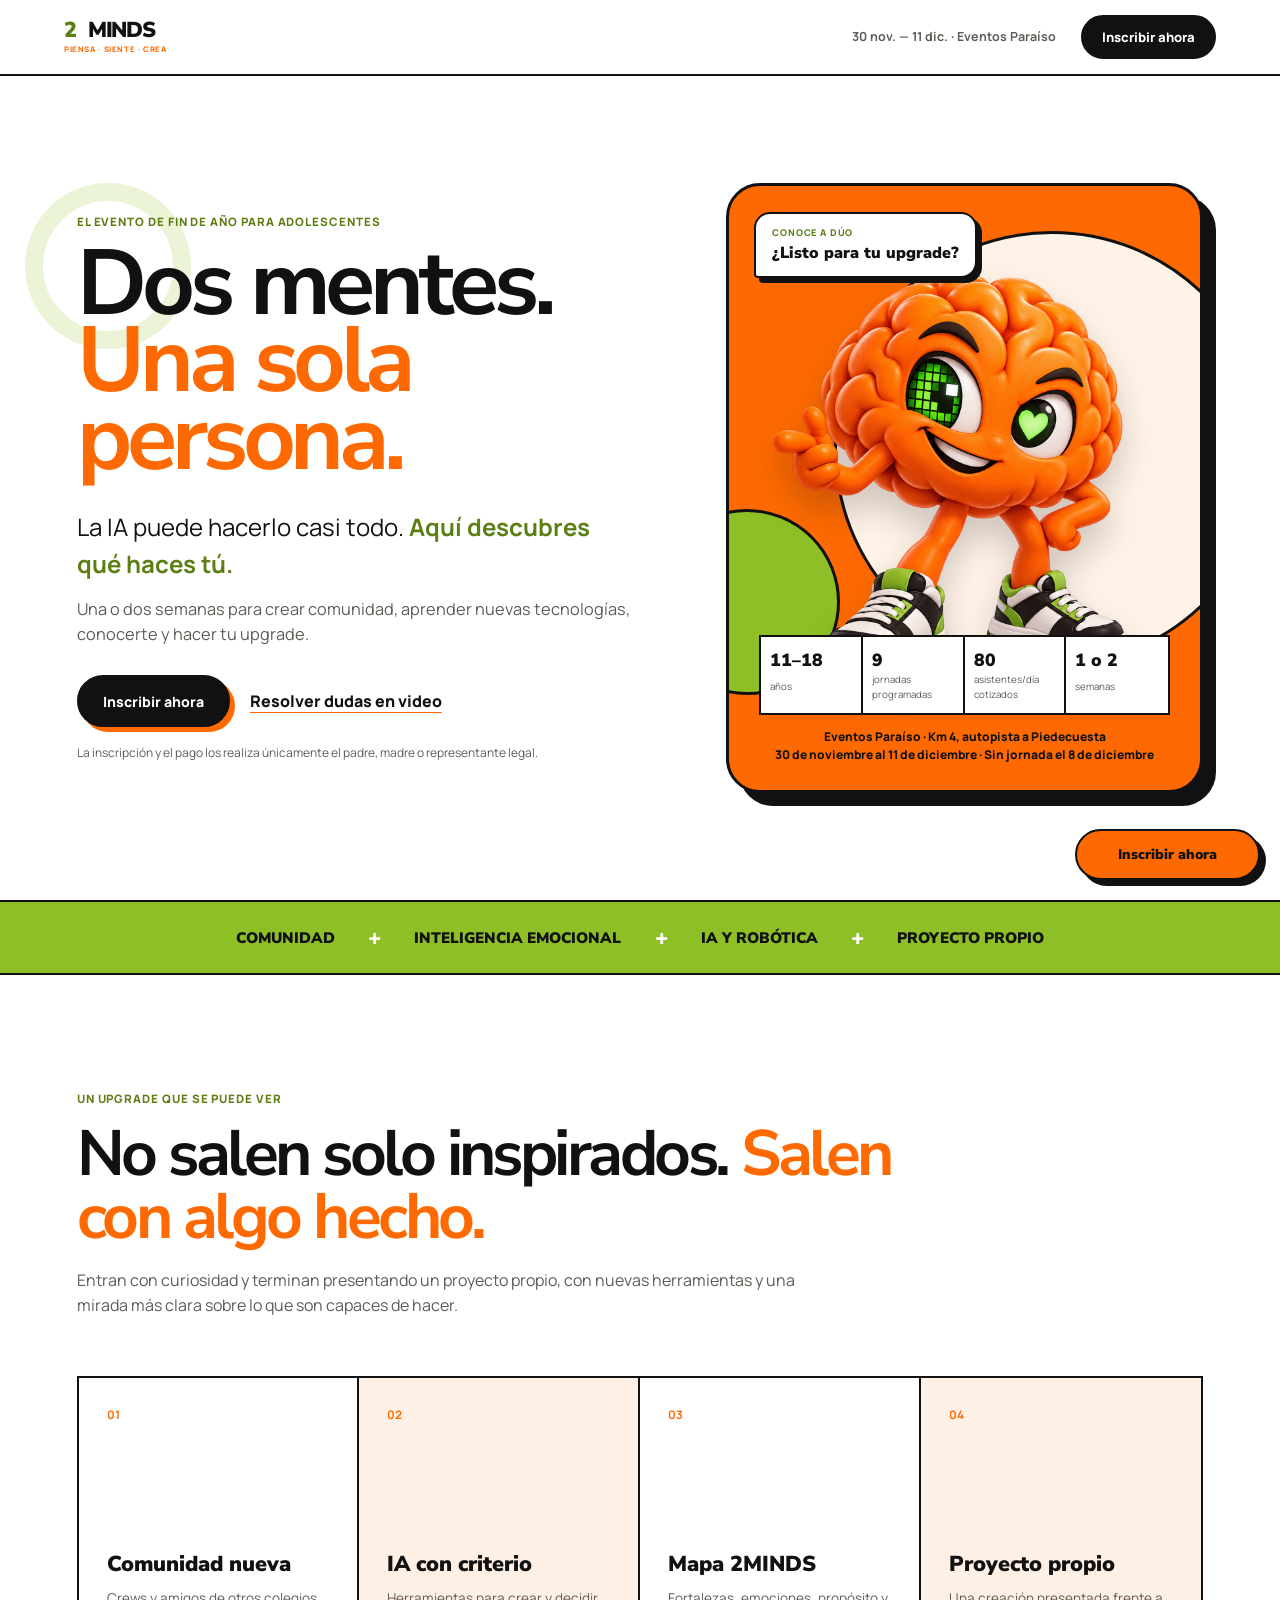
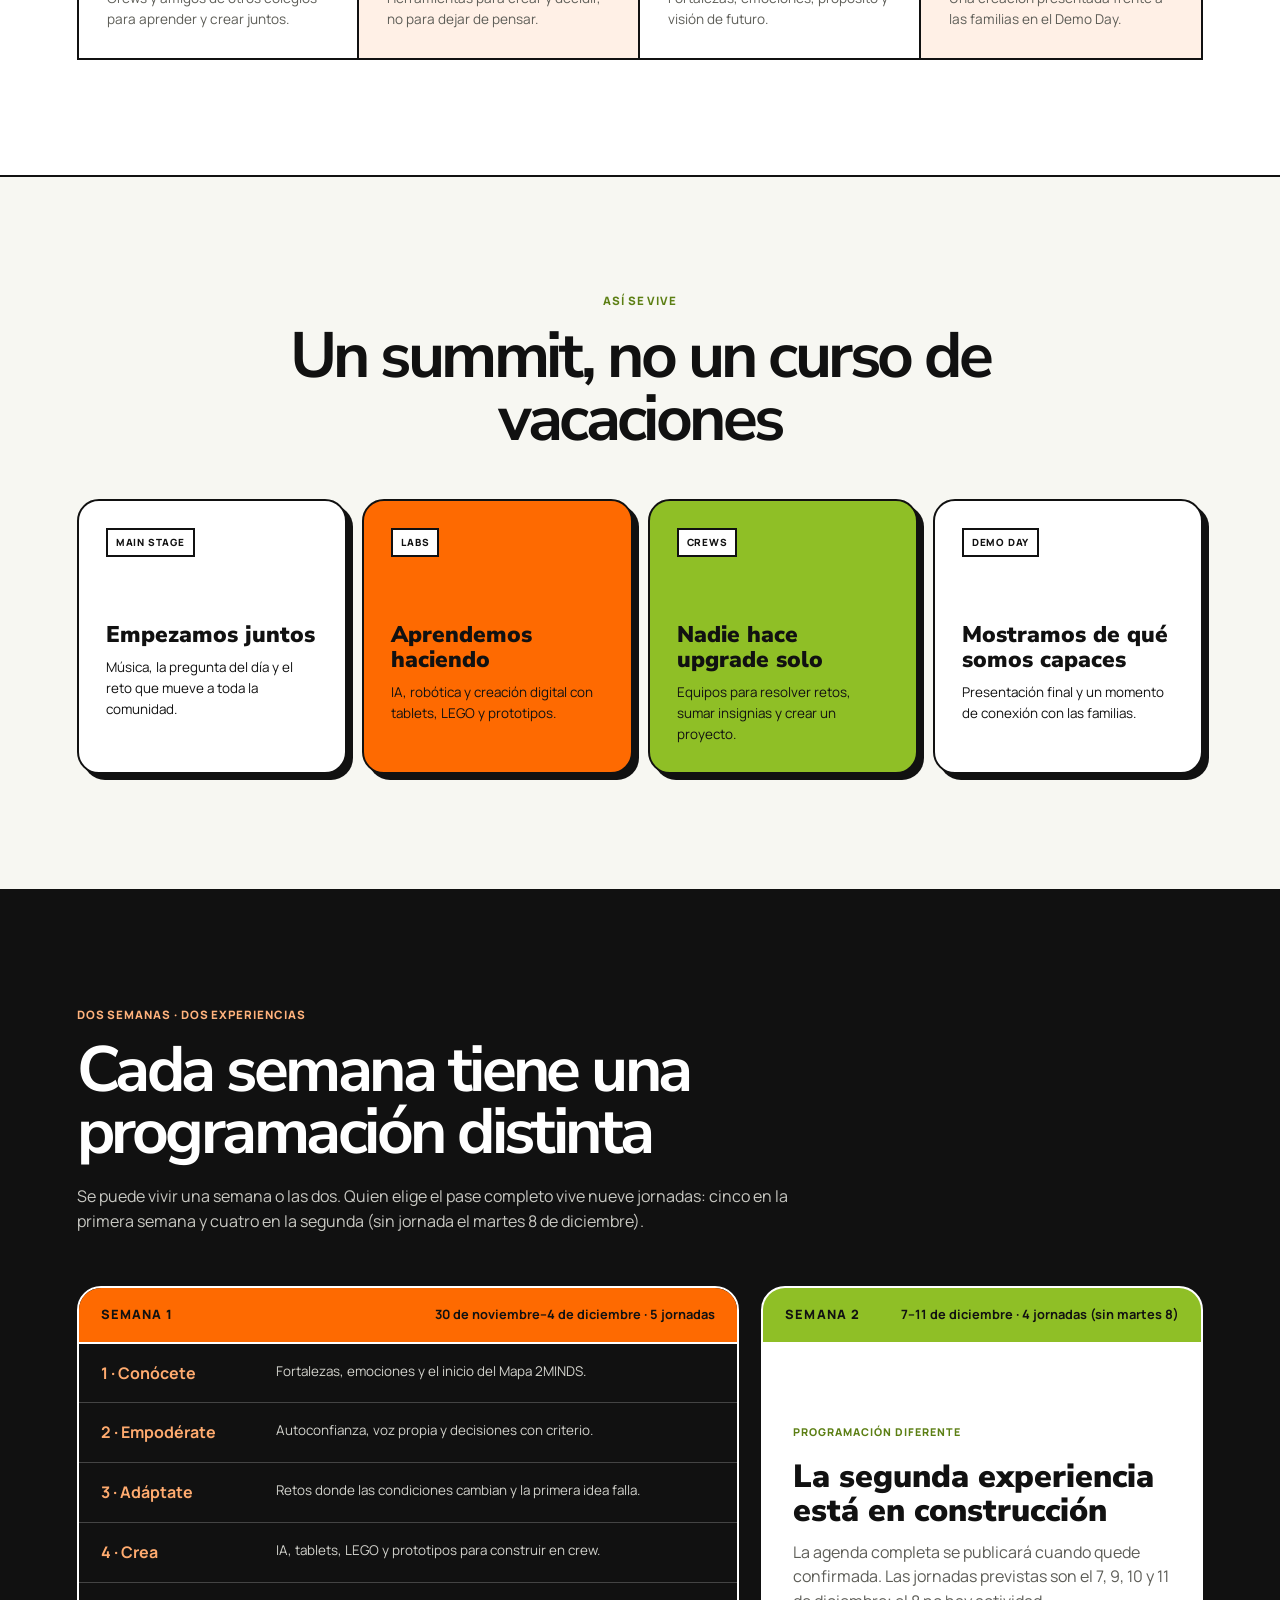
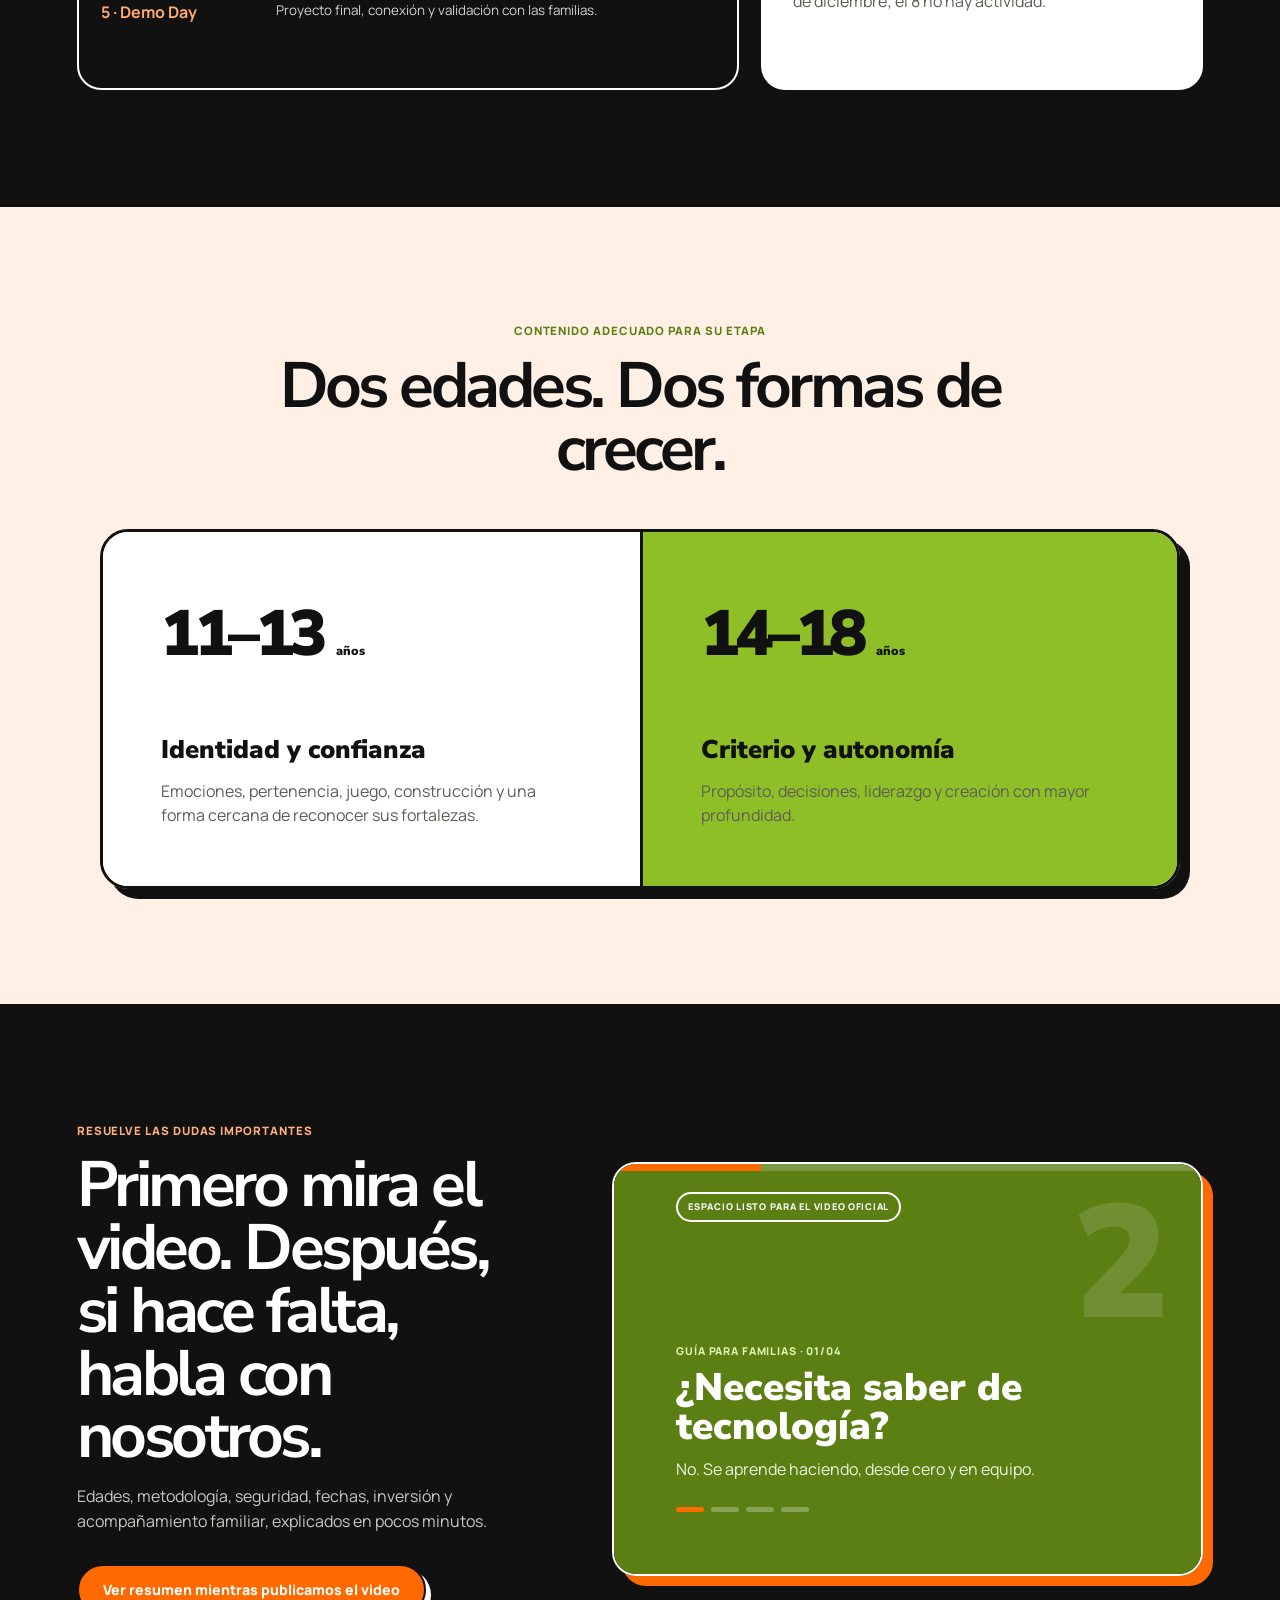
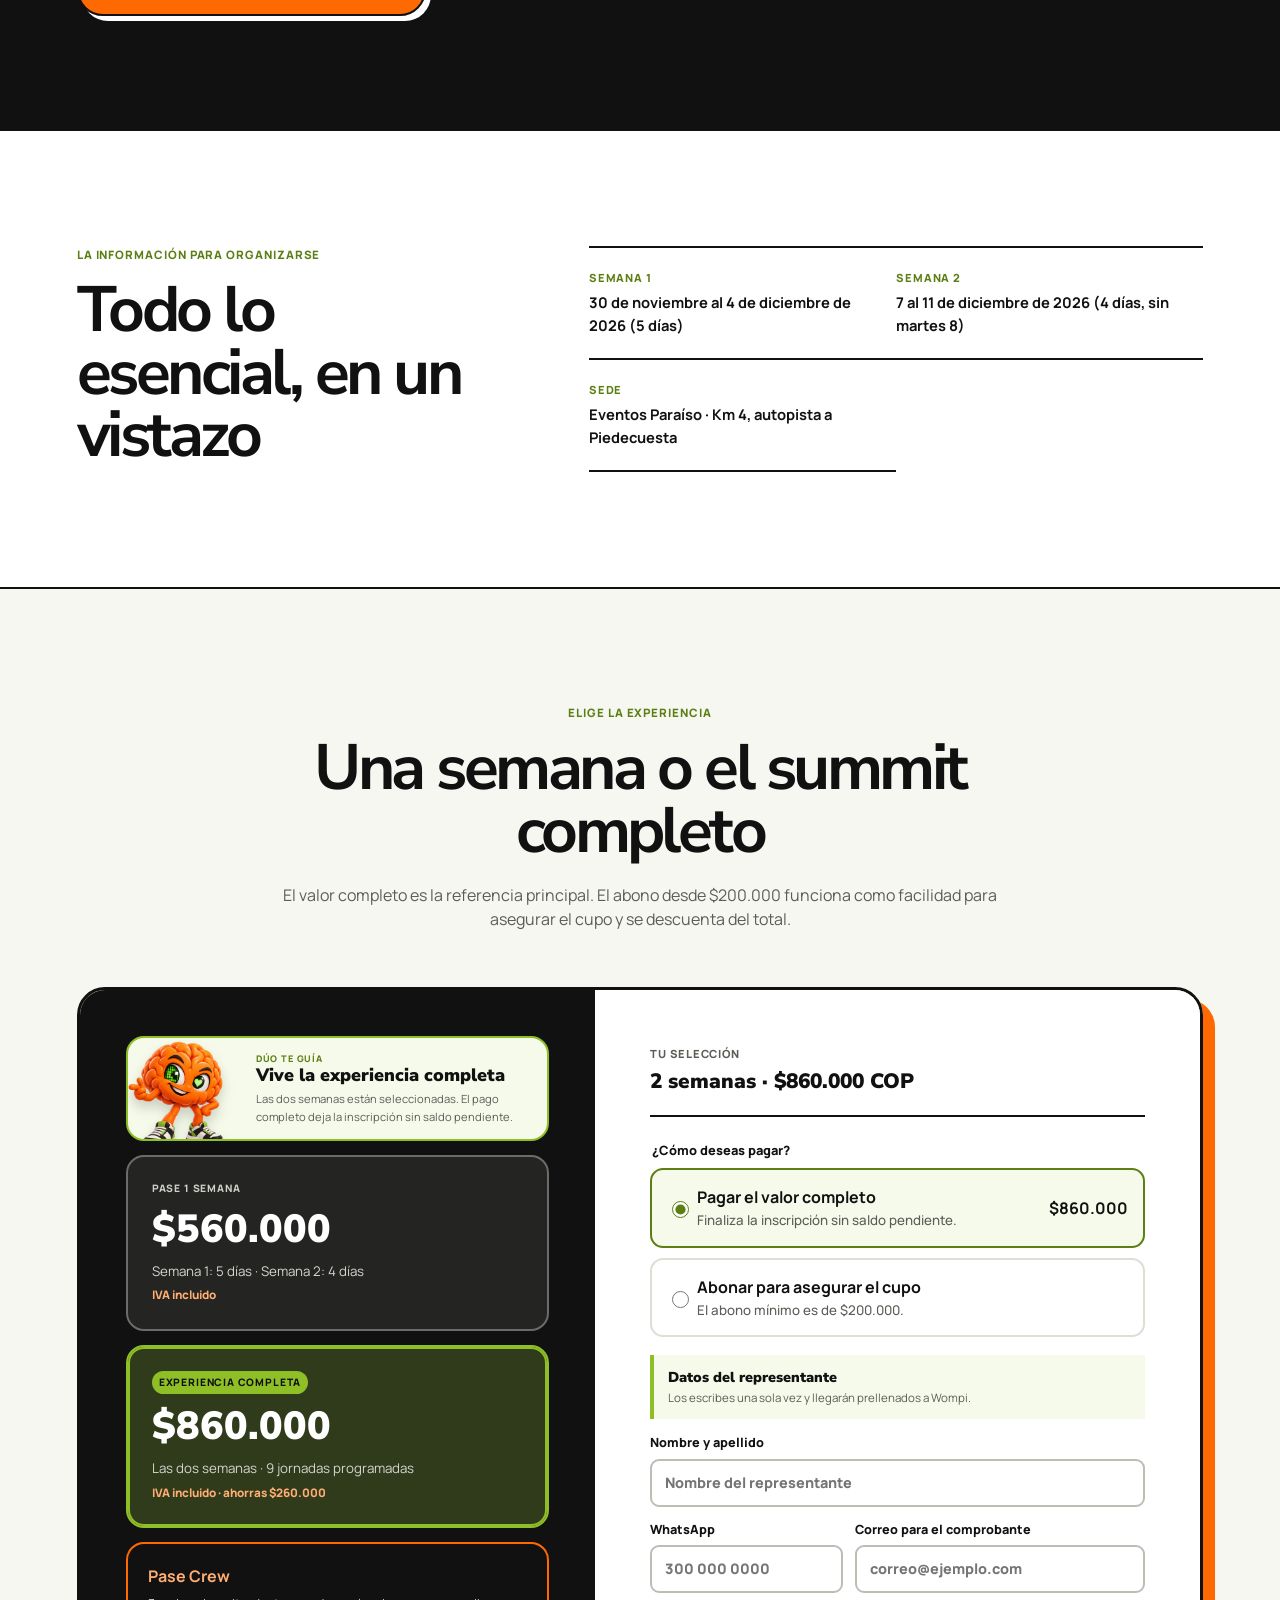
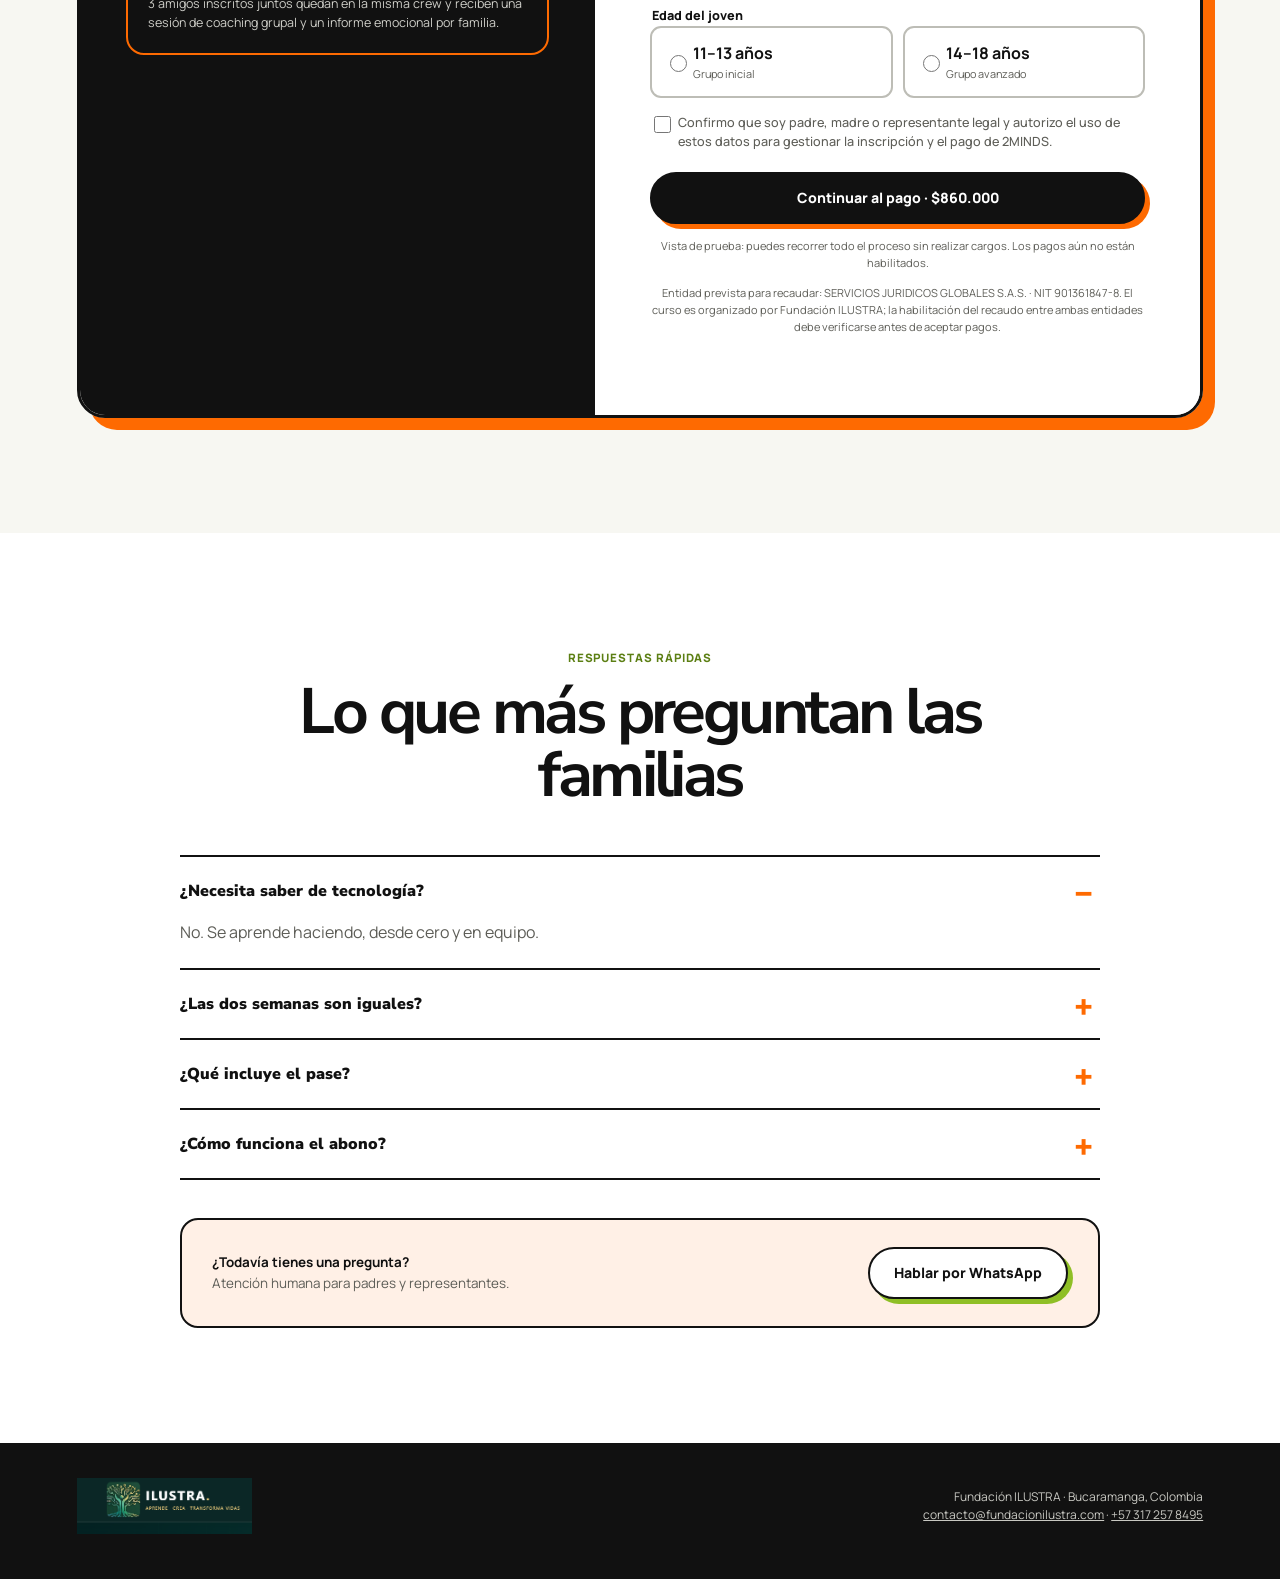
==== commit 450956d8: "Eliminar informacion interna y preparar nueva profesional 2MINDS" ====
--- a/index.html
+++ b/index.html
@@ -89,24 +89,9 @@
       </div>
     </section>
 
-    <section class="ice-section section" id="seguridad">
-      <div class="ice-heading"><p class="kicker">Un lugar para compartir y aprender</p><h2>Eventos Paraíso, sede campestre</h2><p>La experiencia se realizará en el km 4 de la autopista a Piedecuesta, con espacios interiores y exteriores para las jornadas programadas.</p></div>
-      <div class="safety-list">
-        <div><b>Salón</b><span>Espacio con mesas, sillas y manteles, conforme a la cotización de la sede.</span></div>
-        <div><b>Internet</b><span>Servicio de Internet previsto en las instalaciones.</span></div>
-        <div><b>Zona verde</b><span>Espacio exterior incluido en la cotización de la sede.</span></div>
-        <div><b>Sin piscina incluida</b><span>El servicio de piscina no forma parte de la oferta base; cualquier actividad adicional se informará antes de su realización.</span></div>
-      </div>
-    </section>
-
-    <section class="leader-section section" id="equipo">
-      <figure class="leader-photo"><img src="assets/ilustra-logo-vertical.png" alt="Identidad institucional de Fundación ILUSTRA"></figure>
-      <div class="leader-copy">
-        <p class="kicker">Organiza la experiencia</p><h2>Fundación ILUSTRA</h2>
-        <p class="leader-role">Educación, inteligencia artificial y desarrollo emocional</p>
-        <p>La experiencia 2MINDS es promovida por Fundación ILUSTRA y tendrá como sede campestre Eventos Paraíso, en el km 4 de la autopista a Piedecuesta.</p>
-      </div>
-    </section>
+
+
+    <!-- Perfil de la nueva profesional pendiente de recibir y aprobar. -->
 
     <section class="audience-section section" id="edades">
       <div class="section-intro centered"><p class="kicker">Contenido adecuado para su etapa</p><h2>Dos edades. Dos formas de crecer.</h2></div>
@@ -117,7 +102,7 @@
     </section>
 
     <section class="video-section section" id="video-faq">
-      <div class="video-copy"><p class="kicker light">Resuelve las dudas importantes</p><h2>Primero mira el video. Después, si hace falta, habla con nosotros.</h2><p>Edades, metodología, seguridad, horarios, inversión y acompañamiento familiar, explicados en pocos minutos.</p><button class="button button-orange guide-play" type="button" id="guidePlay" aria-controls="guideScreen">Ver resumen mientras publicamos el video</button></div>
+      <div class="video-copy"><p class="kicker light">Resuelve las dudas importantes</p><h2>Primero mira el video. Después, si hace falta, habla con nosotros.</h2><p>Edades, metodología, seguridad, fechas, inversión y acompañamiento familiar, explicados en pocos minutos.</p><button class="button button-orange guide-play" type="button" id="guidePlay" aria-controls="guideScreen">Ver resumen mientras publicamos el video</button></div>
       <div class="video-shell">
         <iframe id="faqVideo" class="faq-video" title="Video de preguntas frecuentes de 2MINDS Summit" allow="accelerometer; autoplay; clipboard-write; encrypted-media; gyroscope; picture-in-picture" allowfullscreen hidden></iframe>
         <div class="guide-screen" id="guideScreen" aria-live="polite">
@@ -132,8 +117,8 @@
       <div class="details-heading"><p class="kicker">La información para organizarse</p><h2>Todo lo esencial, en un vistazo</h2></div>
       <div class="details-grid">
         <div><span>Semana 1</span><strong>30 de noviembre al 4 de diciembre de 2026 (5 días)</strong></div><div><span>Semana 2</span><strong>7 al 11 de diciembre de 2026 (4 días, sin martes 8)</strong></div>
-        <div><span>Mañana</span><strong>8:30 a. m. a 12:00 m.</strong></div><div><span>Tarde</span><strong>2:00 p. m. a 6:00 p. m.</strong></div>
-        <div><span>Sede</span><strong>Eventos Paraíso · Km 4, autopista a Piedecuesta</strong></div><div><span>Asistencia prevista</span><strong>80 asistentes por jornada, según cotización</strong></div>
+
+        <div><span>Sede</span><strong>Eventos Paraíso · Km 4, autopista a Piedecuesta</strong></div>
       </div>
     </section>
 
@@ -189,8 +174,8 @@
       <div class="faq-list">
         <details open><summary>¿Necesita saber de tecnología?</summary><p>No. Se aprende haciendo, desde cero y en equipo.</p></details>
         <details><summary>¿Las dos semanas son iguales?</summary><p>No. Cada semana tiene una programación distinta. Se puede elegir una o vivir las dos.</p></details>
-        <details><summary>¿La piscina está incluida?</summary><p>No. La sede está cotizada con salón, Internet y zona verde, sin servicio de piscina incluido.</p></details>
-        <details><summary>¿Qué incluye el pase?</summary><p>Actividades Main Stage, Labs, materiales y tecnología, insignias, proyecto final, Demo Day y acceso a la comunidad 2MINDS. Los servicios adicionales de la sede, como piscina, no están incluidos.</p></details>
+
+        <details><summary>¿Qué incluye el pase?</summary><p>Actividades Main Stage, Labs, materiales y tecnología, insignias, proyecto final, Demo Day y acceso a la comunidad 2MINDS.</p></details>
         <details><summary>¿Cómo funciona el abono?</summary><p>El adulto responsable puede asegurar el cupo con un abono mínimo de $200.000. Ese valor se descuenta del total y el saldo se paga antes de comenzar la semana elegida.</p></details>
       </div>
       <div class="human-help"><span><strong>¿Todavía tienes una pregunta?</strong> Atención humana para padres y representantes.</span><a class="button button-outline" href="https://wa.me/573172578495?text=Hola%2C%20soy%20padre%2C%20madre%20o%20representante%20legal%20y%20quisiera%20resolver%20una%20duda%20sobre%202MINDS%20Summit." target="_blank" rel="noopener">Hablar por WhatsApp</a></div>
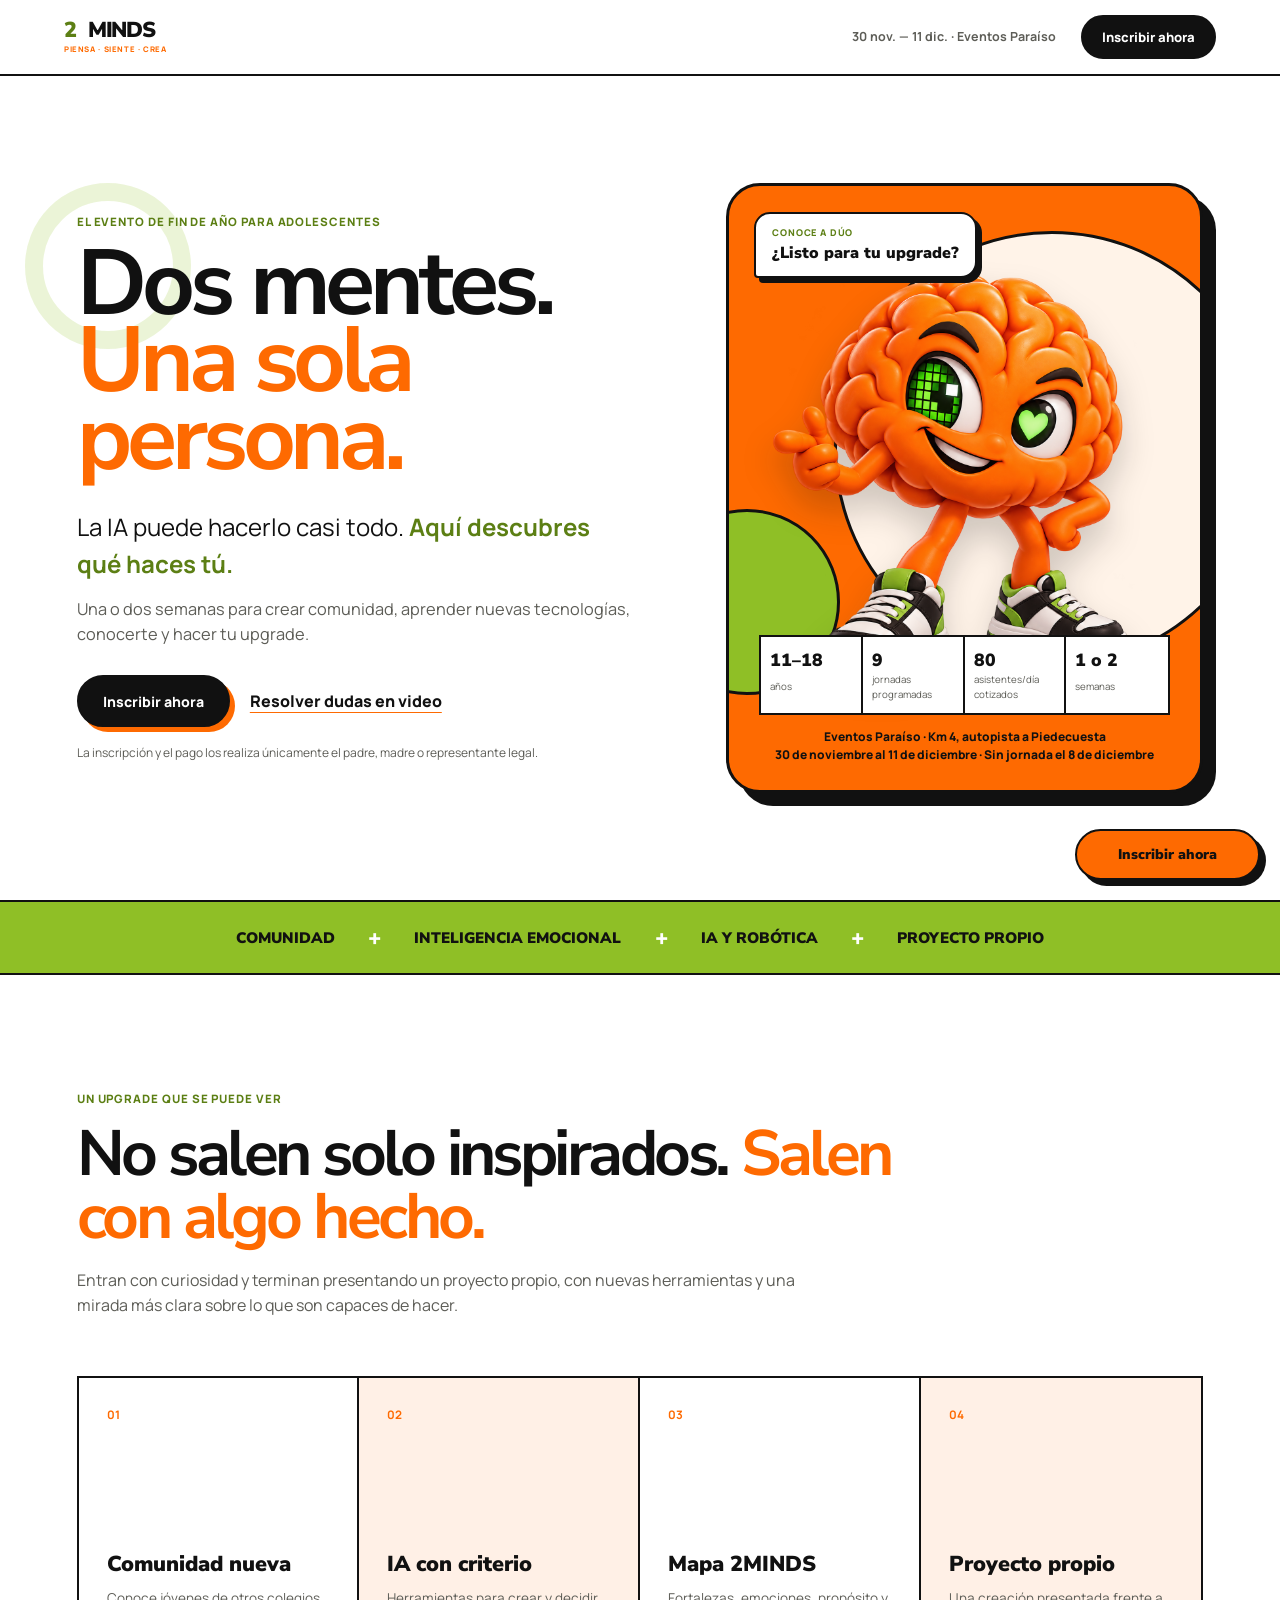
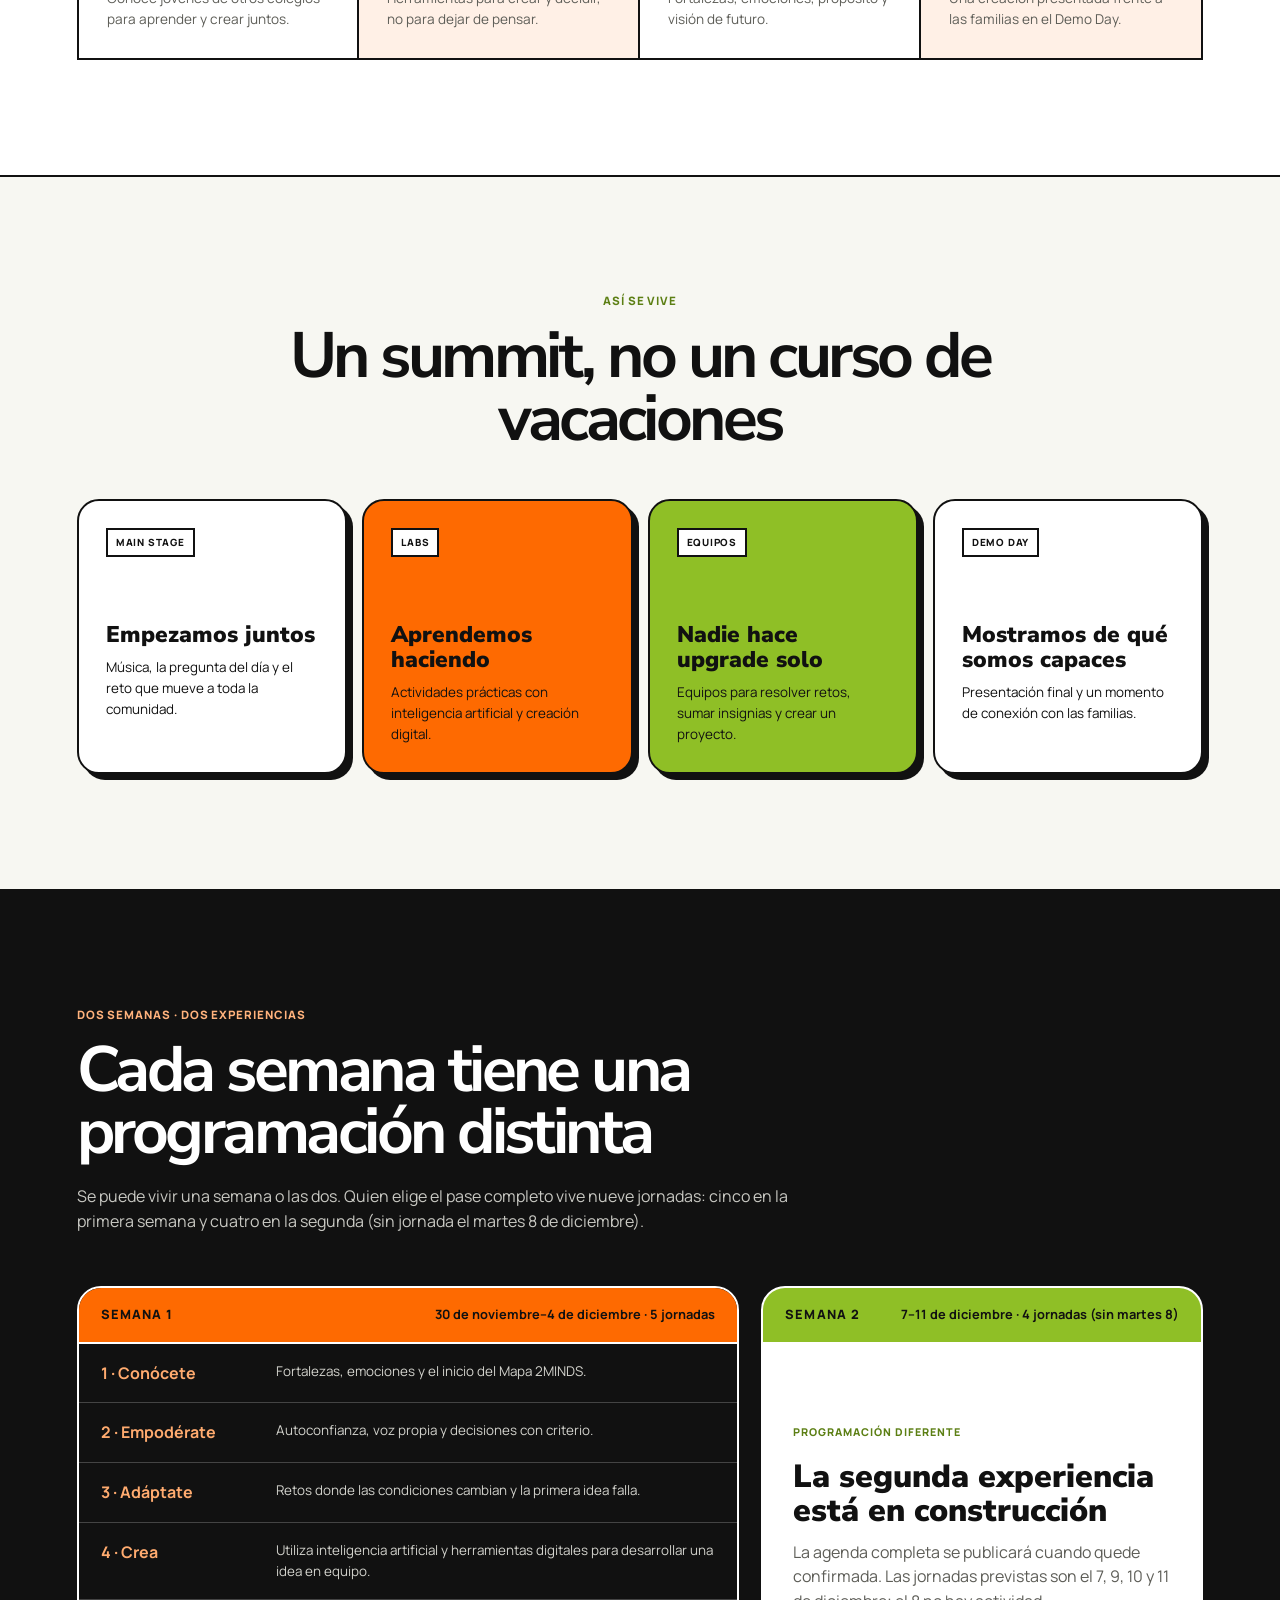
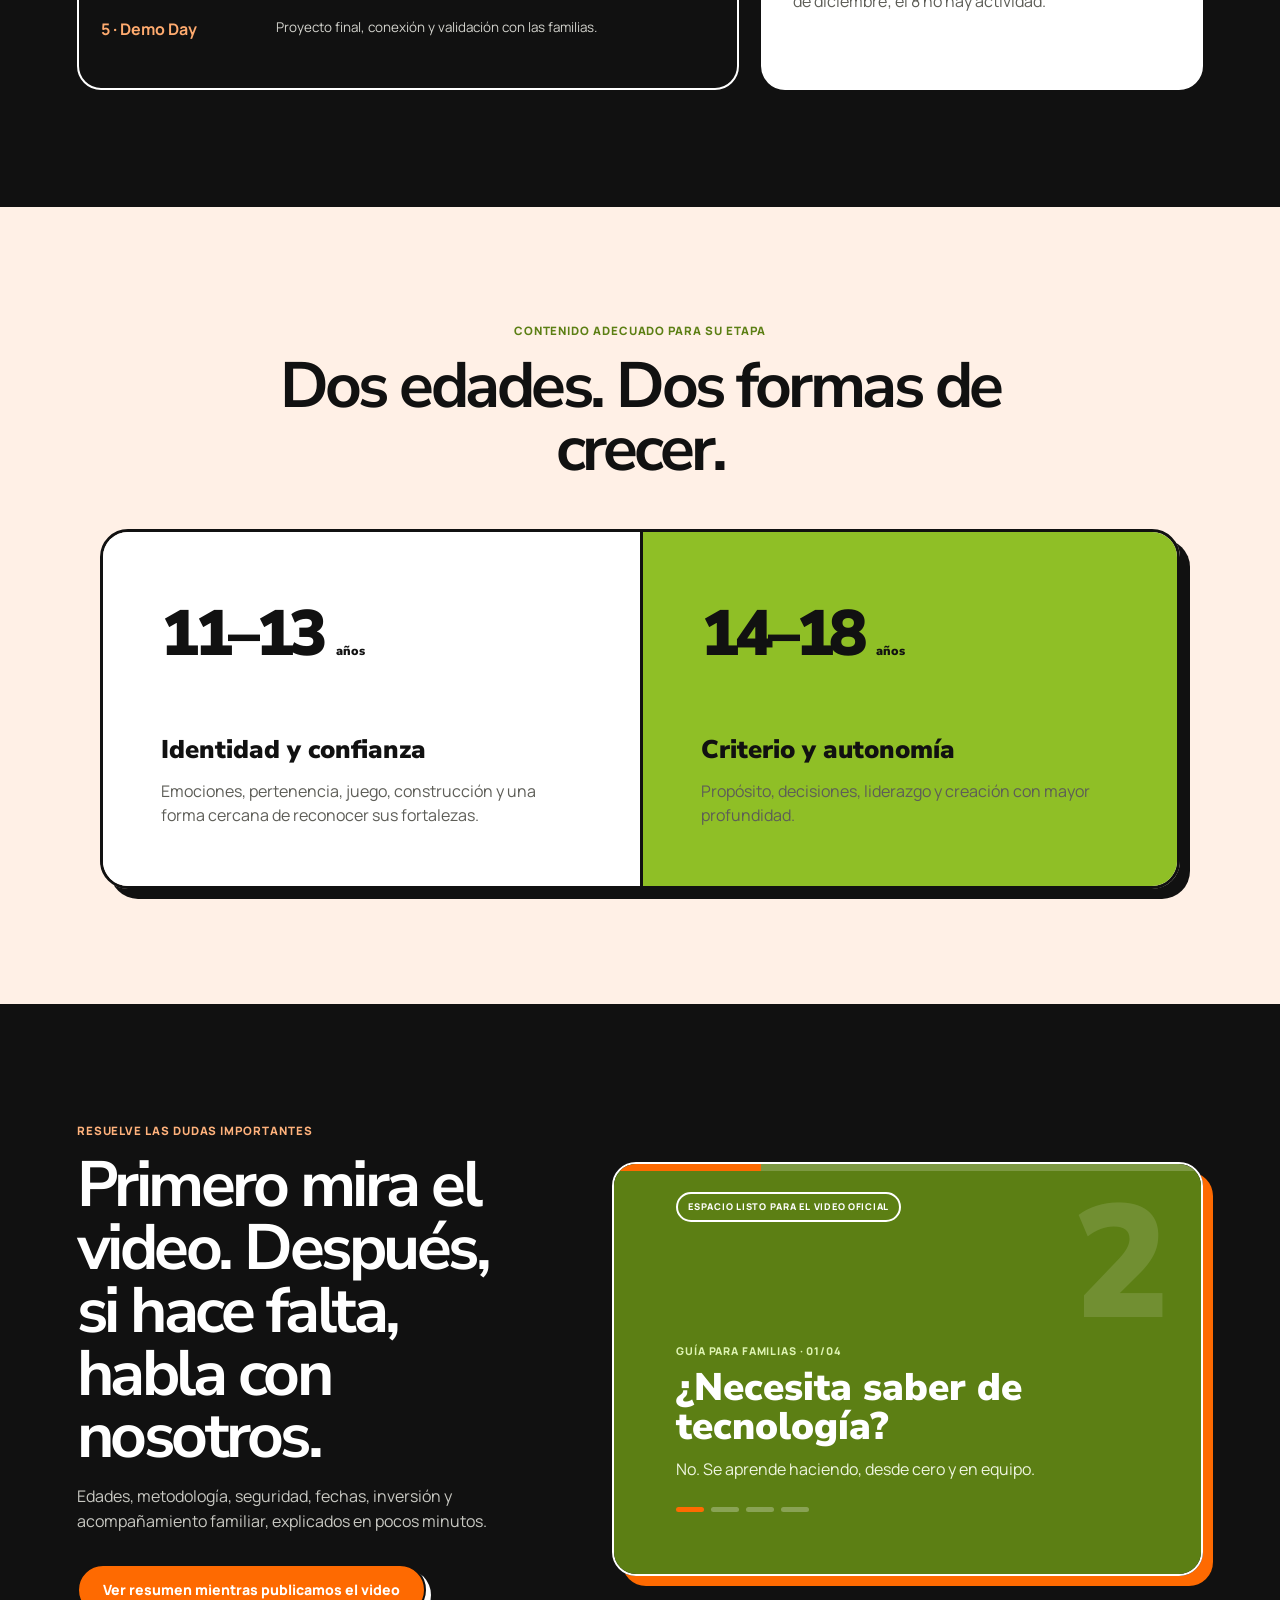
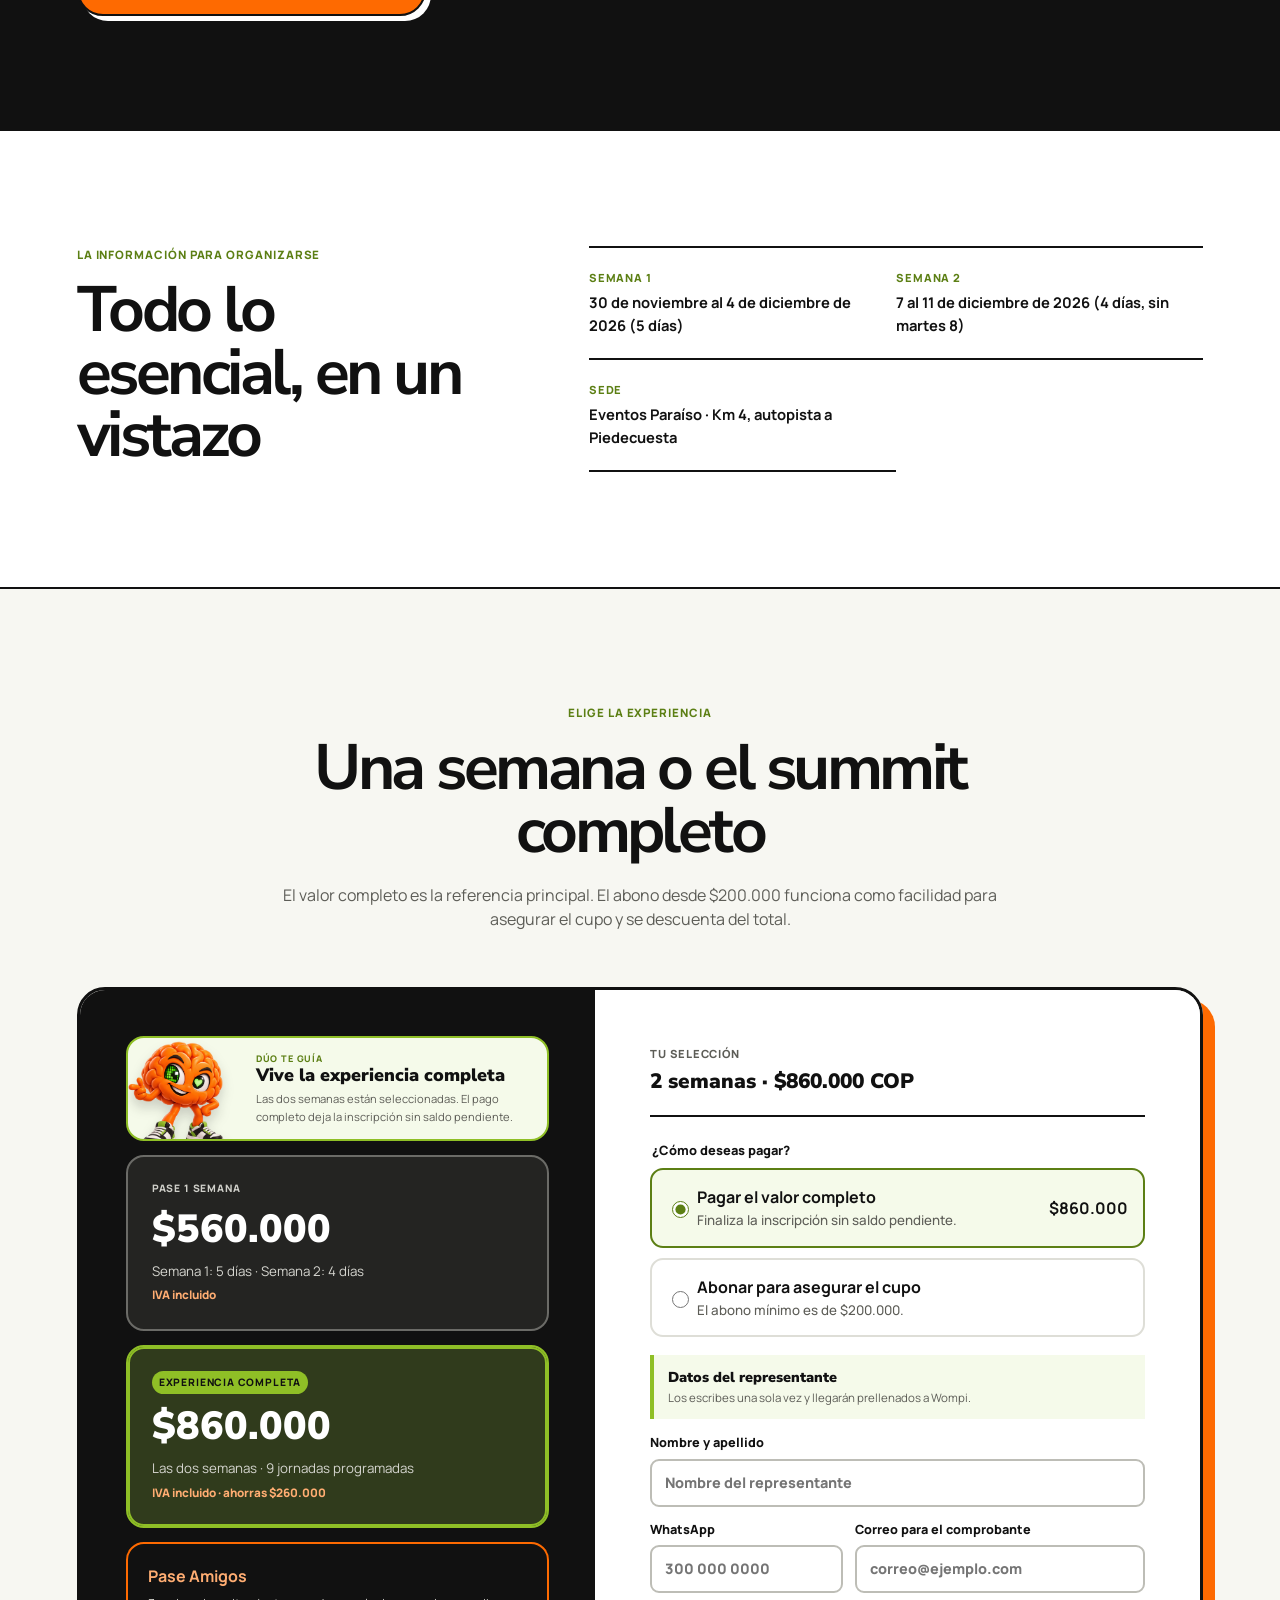
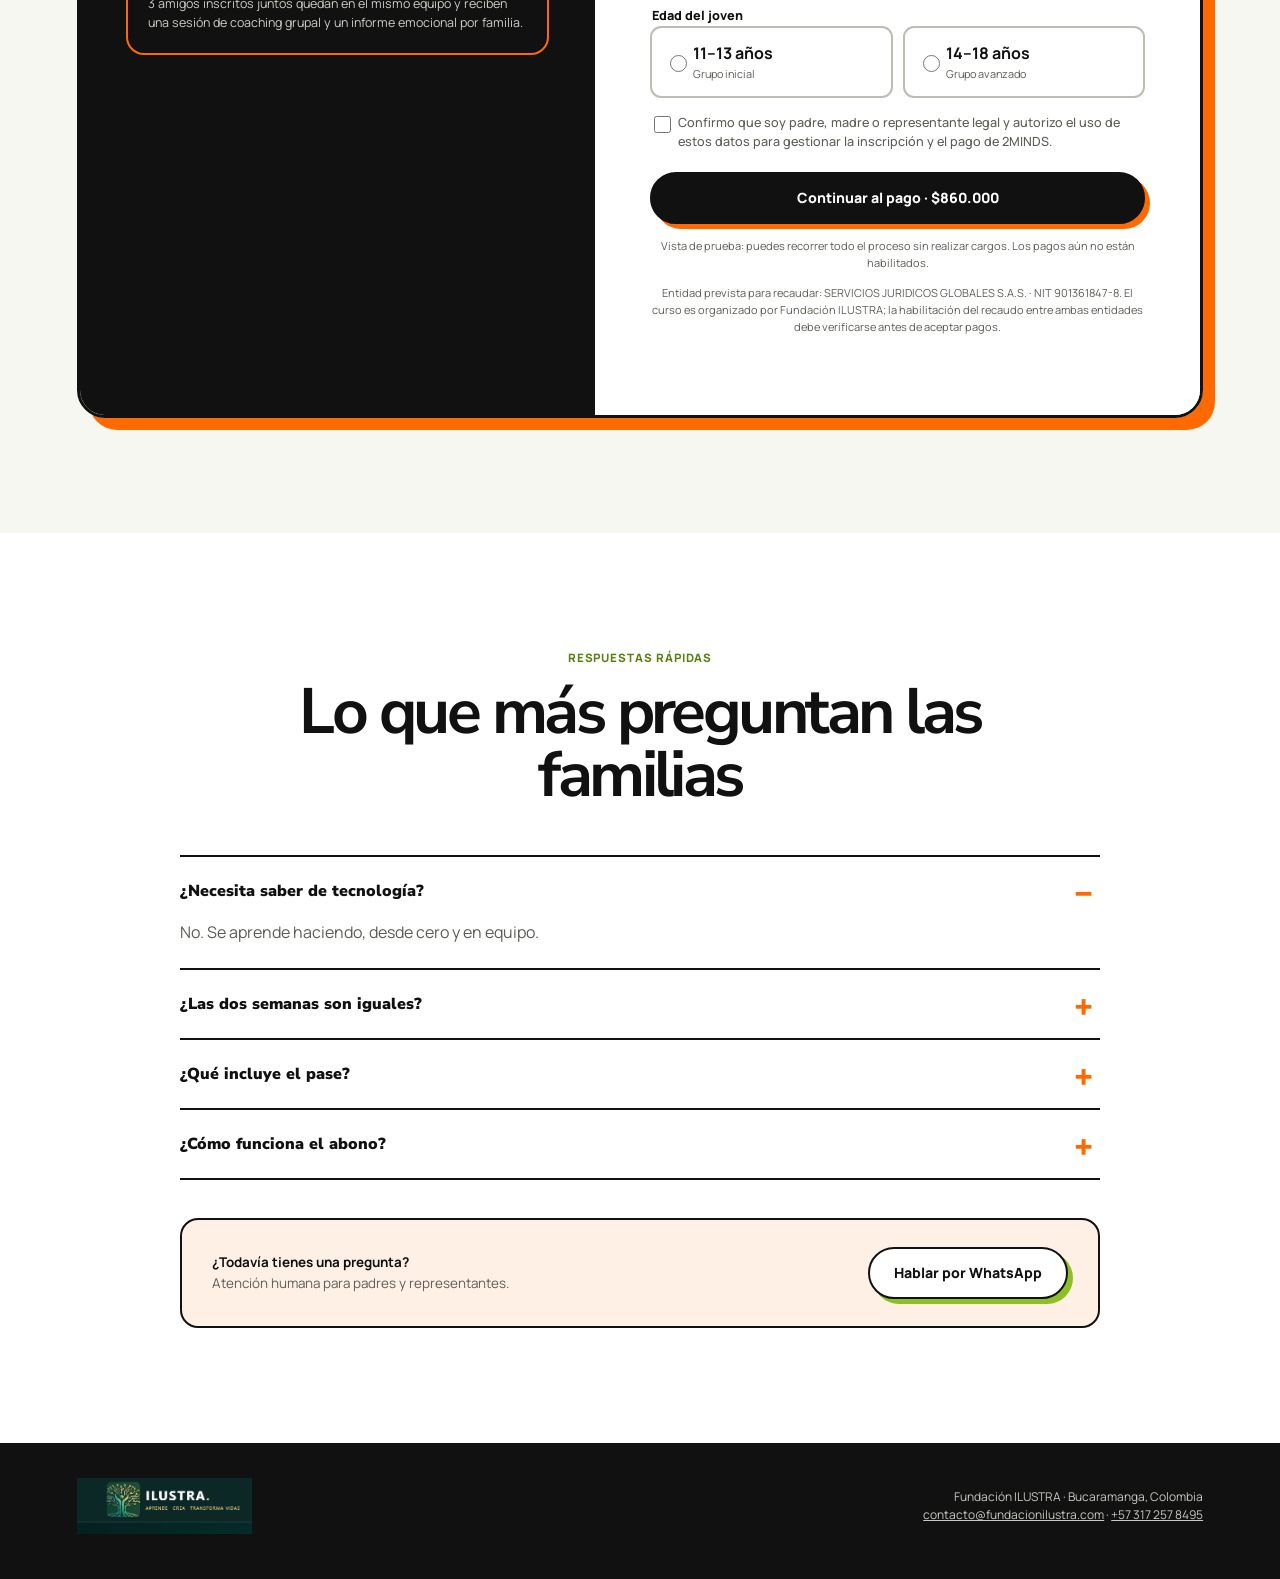
==== commit 826a85ef: "Eliminar LEGO y reemplazar crew por equipo" ====
--- a/index.html
+++ b/index.html
@@ -52,7 +52,7 @@
     <section class="promise section" id="experiencia">
       <div class="section-intro"><p class="kicker">Un upgrade que se puede ver</p><h2>No salen solo inspirados. <span>Salen con algo hecho.</span></h2><p>Entran con curiosidad y terminan presentando un proyecto propio, con nuevas herramientas y una mirada más clara sobre lo que son capaces de hacer.</p></div>
       <div class="promise-grid">
-        <article><b>01</b><h3>Comunidad nueva</h3><p>Crews y amigos de otros colegios para aprender y crear juntos.</p></article>
+        <article><b>01</b><h3>Comunidad nueva</h3><p>Conoce jóvenes de otros colegios para aprender y crear juntos.</p></article>
         <article><b>02</b><h3>IA con criterio</h3><p>Herramientas para crear y decidir, no para dejar de pensar.</p></article>
         <article><b>03</b><h3>Mapa 2MINDS</h3><p>Fortalezas, emociones, propósito y visión de futuro.</p></article>
         <article><b>04</b><h3>Proyecto propio</h3><p>Una creación presentada frente a las familias en el Demo Day.</p></article>
@@ -63,8 +63,8 @@
       <div class="section-intro centered"><p class="kicker">Así se vive</p><h2>Un summit, no un curso de vacaciones</h2></div>
       <div class="format-grid">
         <article><span>MAIN STAGE</span><h3>Empezamos juntos</h3><p>Música, la pregunta del día y el reto que mueve a toda la comunidad.</p></article>
-        <article><span>LABS</span><h3>Aprendemos haciendo</h3><p>IA, robótica y creación digital con tablets, LEGO y prototipos.</p></article>
-        <article><span>CREWS</span><h3>Nadie hace upgrade solo</h3><p>Equipos para resolver retos, sumar insignias y crear un proyecto.</p></article>
+        <article><span>LABS</span><h3>Aprendemos haciendo</h3><p>Actividades prácticas con inteligencia artificial y creación digital.</p></article>
+        <article><span>EQUIPOS</span><h3>Nadie hace upgrade solo</h3><p>Equipos para resolver retos, sumar insignias y crear un proyecto.</p></article>
         <article><span>DEMO DAY</span><h3>Mostramos de qué somos capaces</h3><p>Presentación final y un momento de conexión con las familias.</p></article>
       </div>
     </section>
@@ -78,7 +78,7 @@
             <li><b>1 · Conócete</b><span>Fortalezas, emociones y el inicio del Mapa 2MINDS.</span></li>
             <li><b>2 · Empodérate</b><span>Autoconfianza, voz propia y decisiones con criterio.</span></li>
             <li><b>3 · Adáptate</b><span>Retos donde las condiciones cambian y la primera idea falla.</span></li>
-            <li><b>4 · Crea</b><span>IA, tablets, LEGO y prototipos para construir en crew.</span></li>
+            <li><b>4 · Crea</b><span>Utiliza inteligencia artificial y herramientas digitales para desarrollar una idea en equipo.</span></li>
             <li><b>5 · Demo Day</b><span>Proyecto final, conexión y validación con las familias.</span></li>
           </ol>
         </article>
@@ -136,7 +136,7 @@
           </div>
           <button class="pass-option" type="button" data-plan="1 semana" data-price="560000" aria-pressed="false"><span>PASE 1 SEMANA</span><strong>$560.000</strong><small>Semana 1: 5 días · Semana 2: 4 días</small><em>IVA incluido</em></button>
           <button class="pass-option selected" type="button" data-plan="2 semanas" data-price="860000" aria-pressed="true"><span class="recommended">EXPERIENCIA COMPLETA</span><strong>$860.000</strong><small>Las dos semanas · 9 jornadas programadas</small><em>IVA incluido · ahorras $260.000</em></button>
-          <aside class="crew-card" aria-label="Beneficio Pase Crew"><b>Pase Crew</b><p>3 amigos inscritos juntos quedan en la misma crew y reciben una sesión de coaching grupal y un informe emocional por familia.</p></aside>
+          <aside class="crew-card" aria-label="Beneficio Pase Amigos"><b>Pase Amigos</b><p>3 amigos inscritos juntos quedan en el mismo equipo y reciben una sesión de coaching grupal y un informe emocional por familia.</p></aside>
         </div>
         <form class="checkout-card" id="checkoutForm" novalidate>
           <div class="checkout-summary"><span>Tu selección</span><strong id="selectedPlan">2 semanas · $860.000 COP</strong></div>
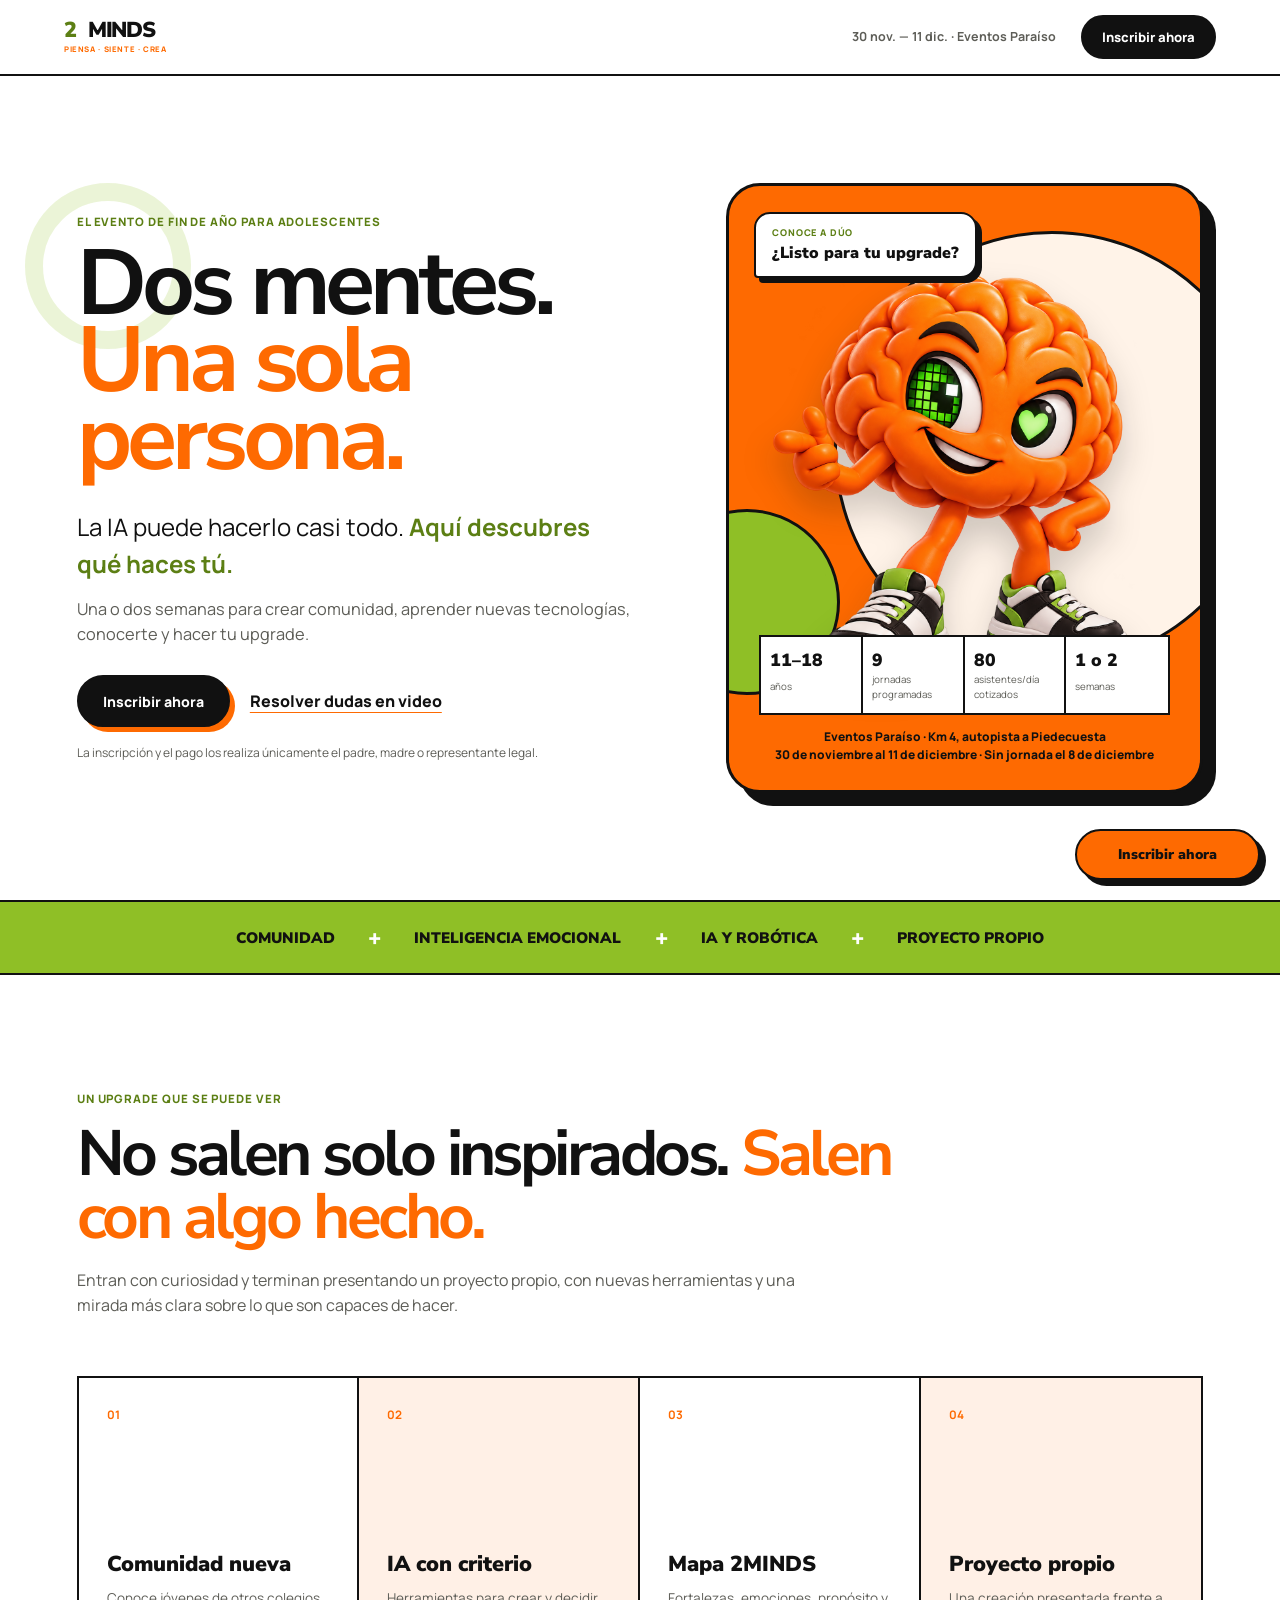
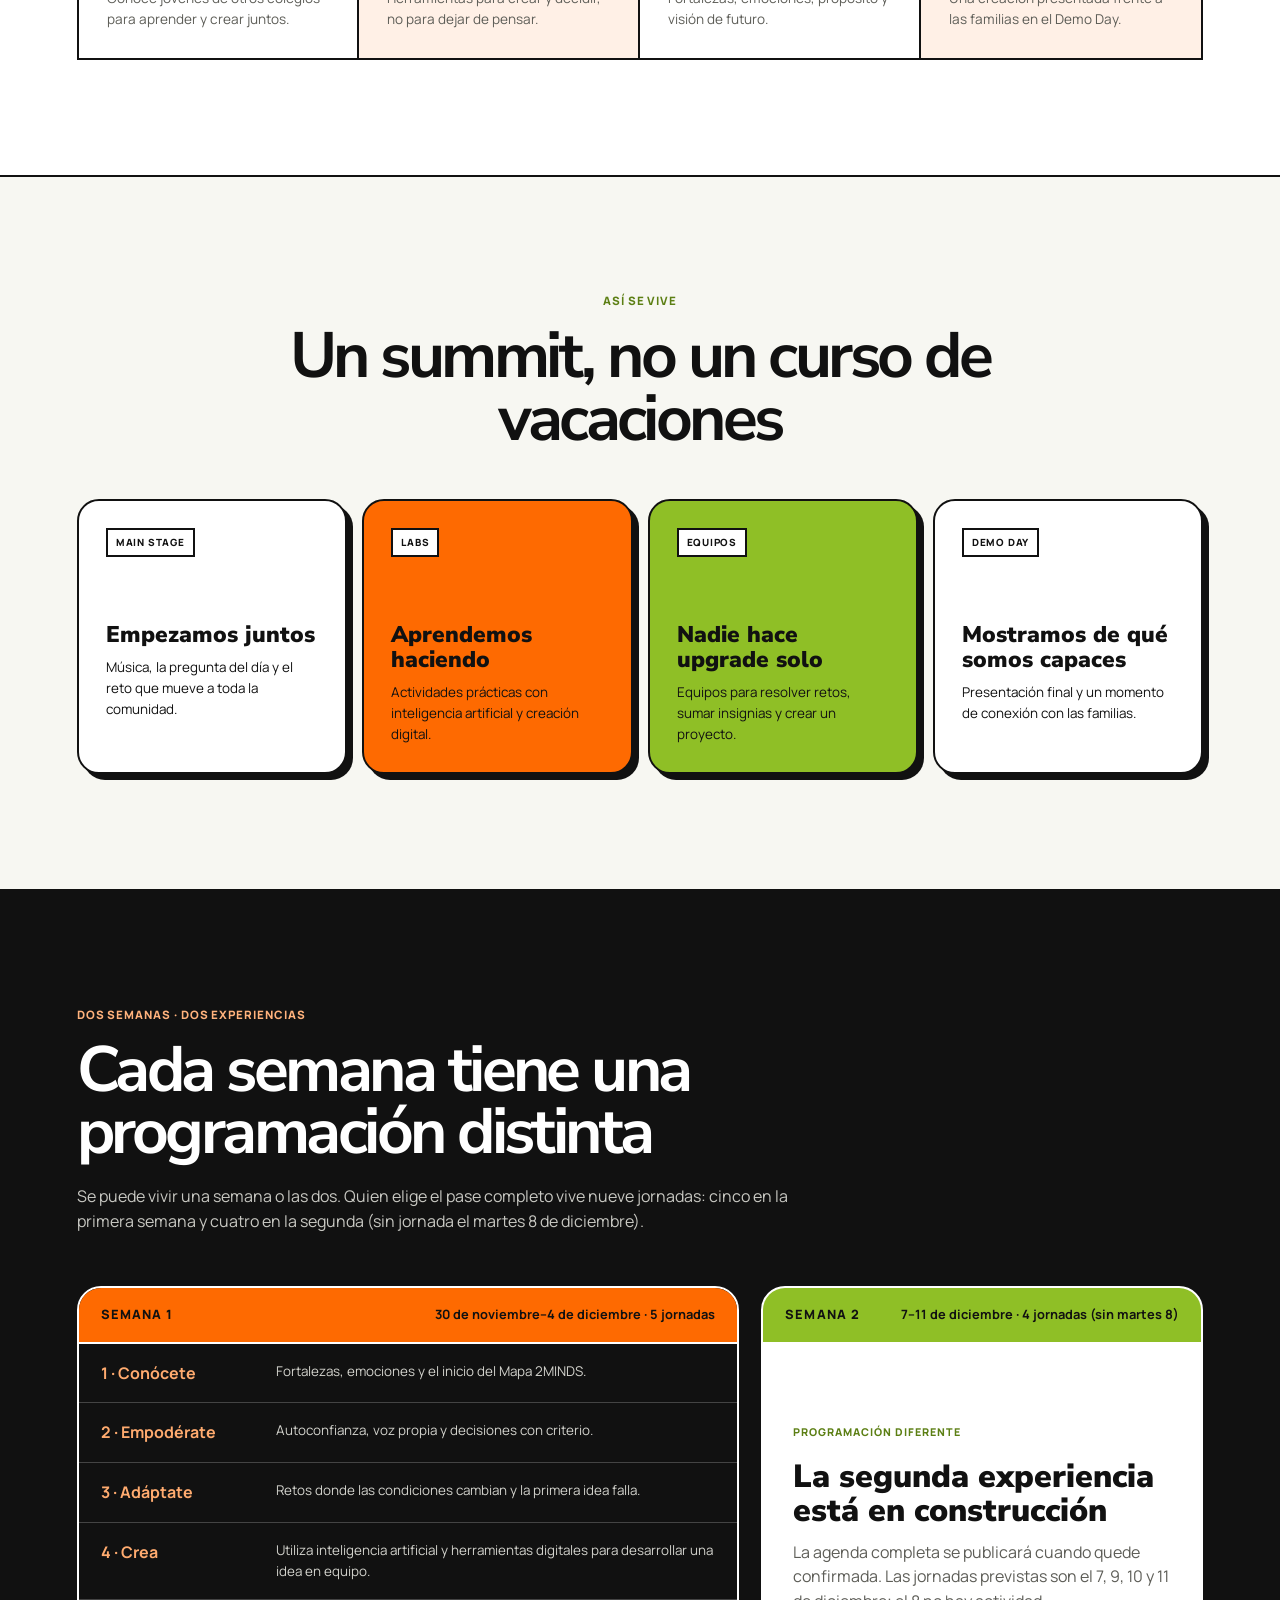
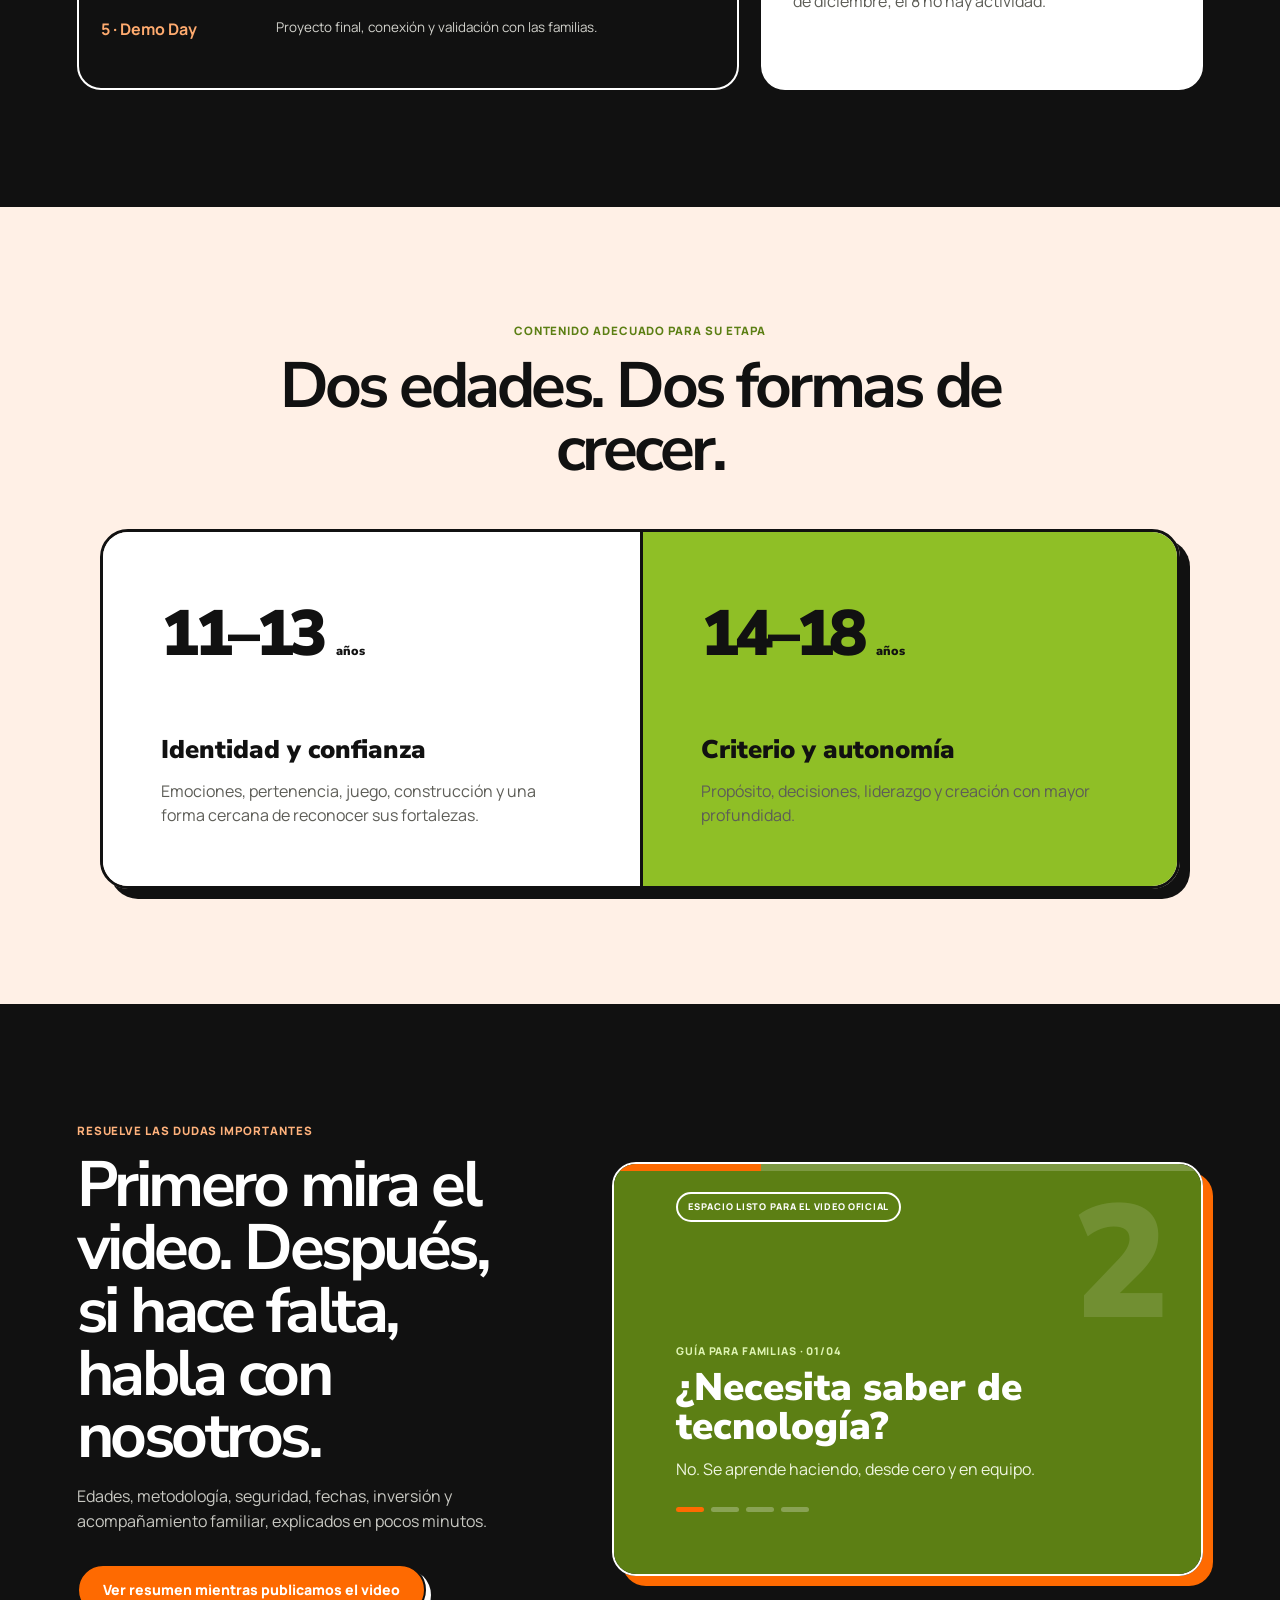
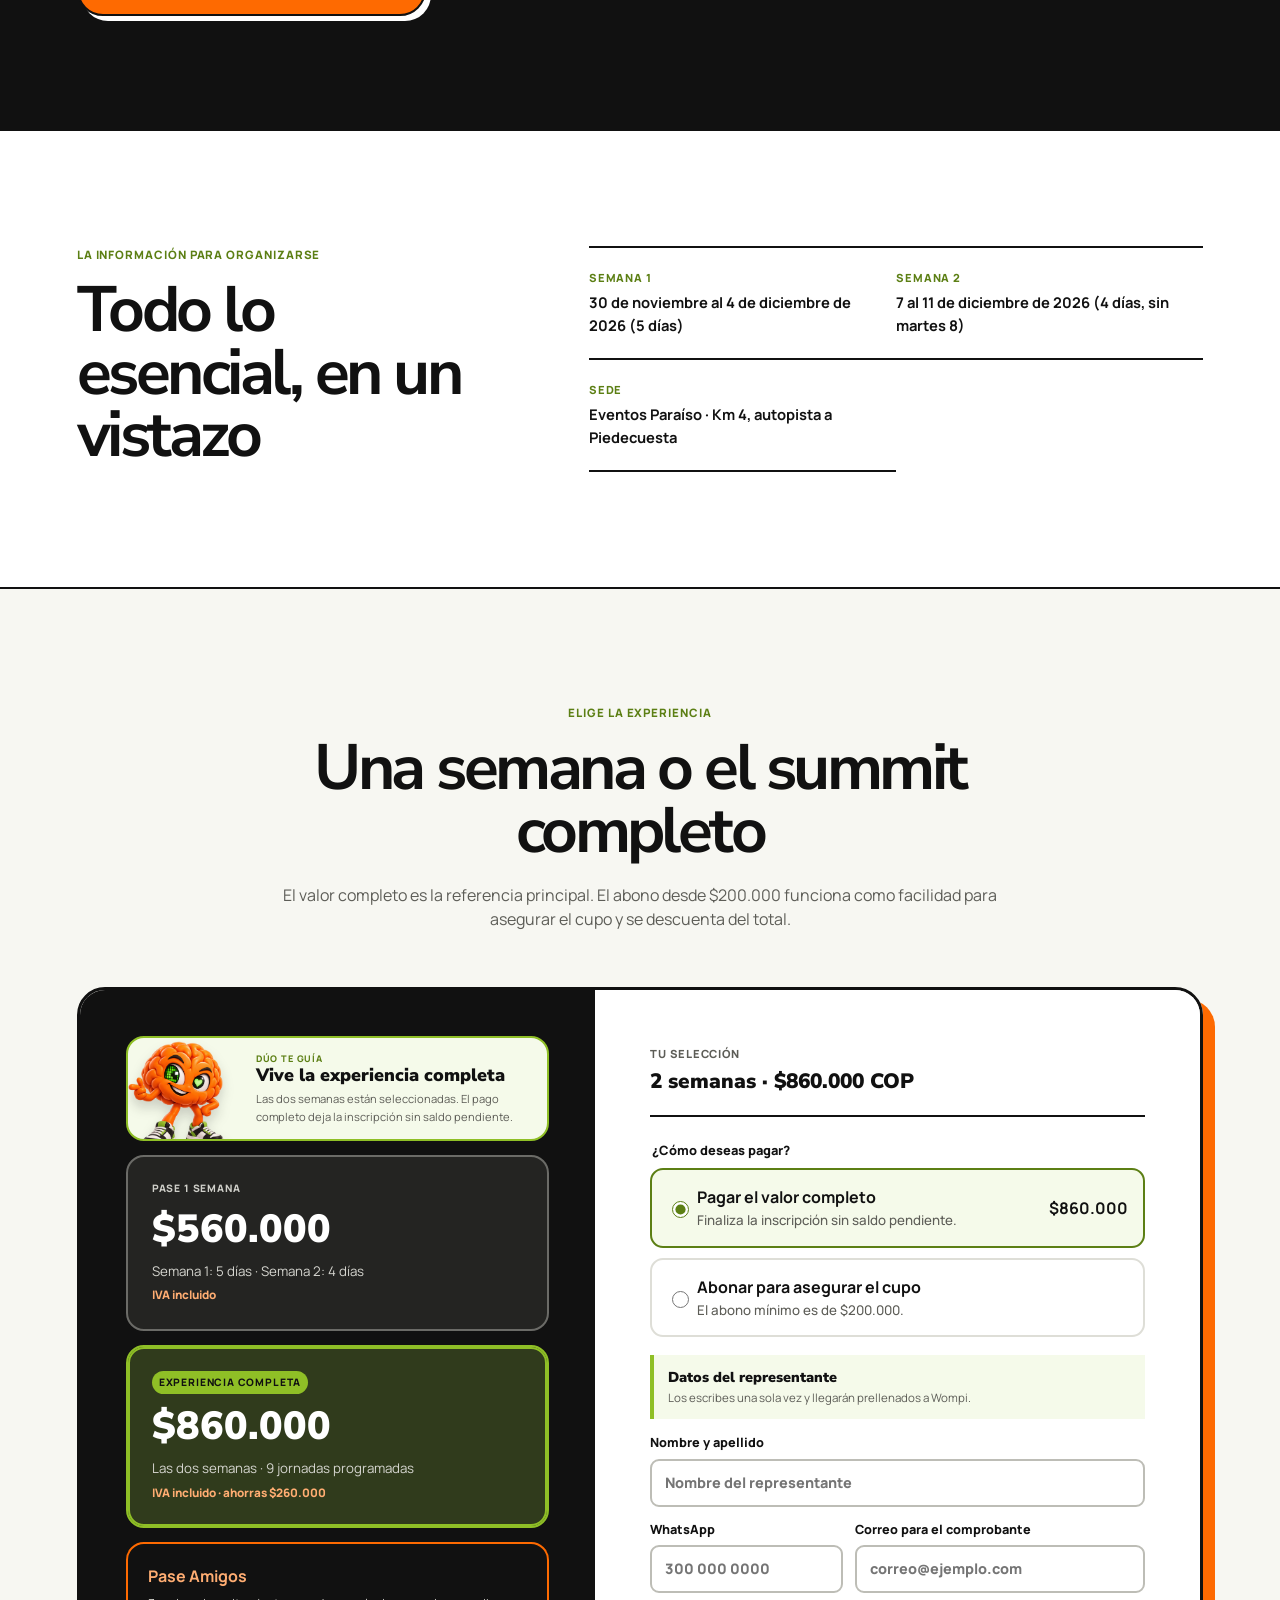
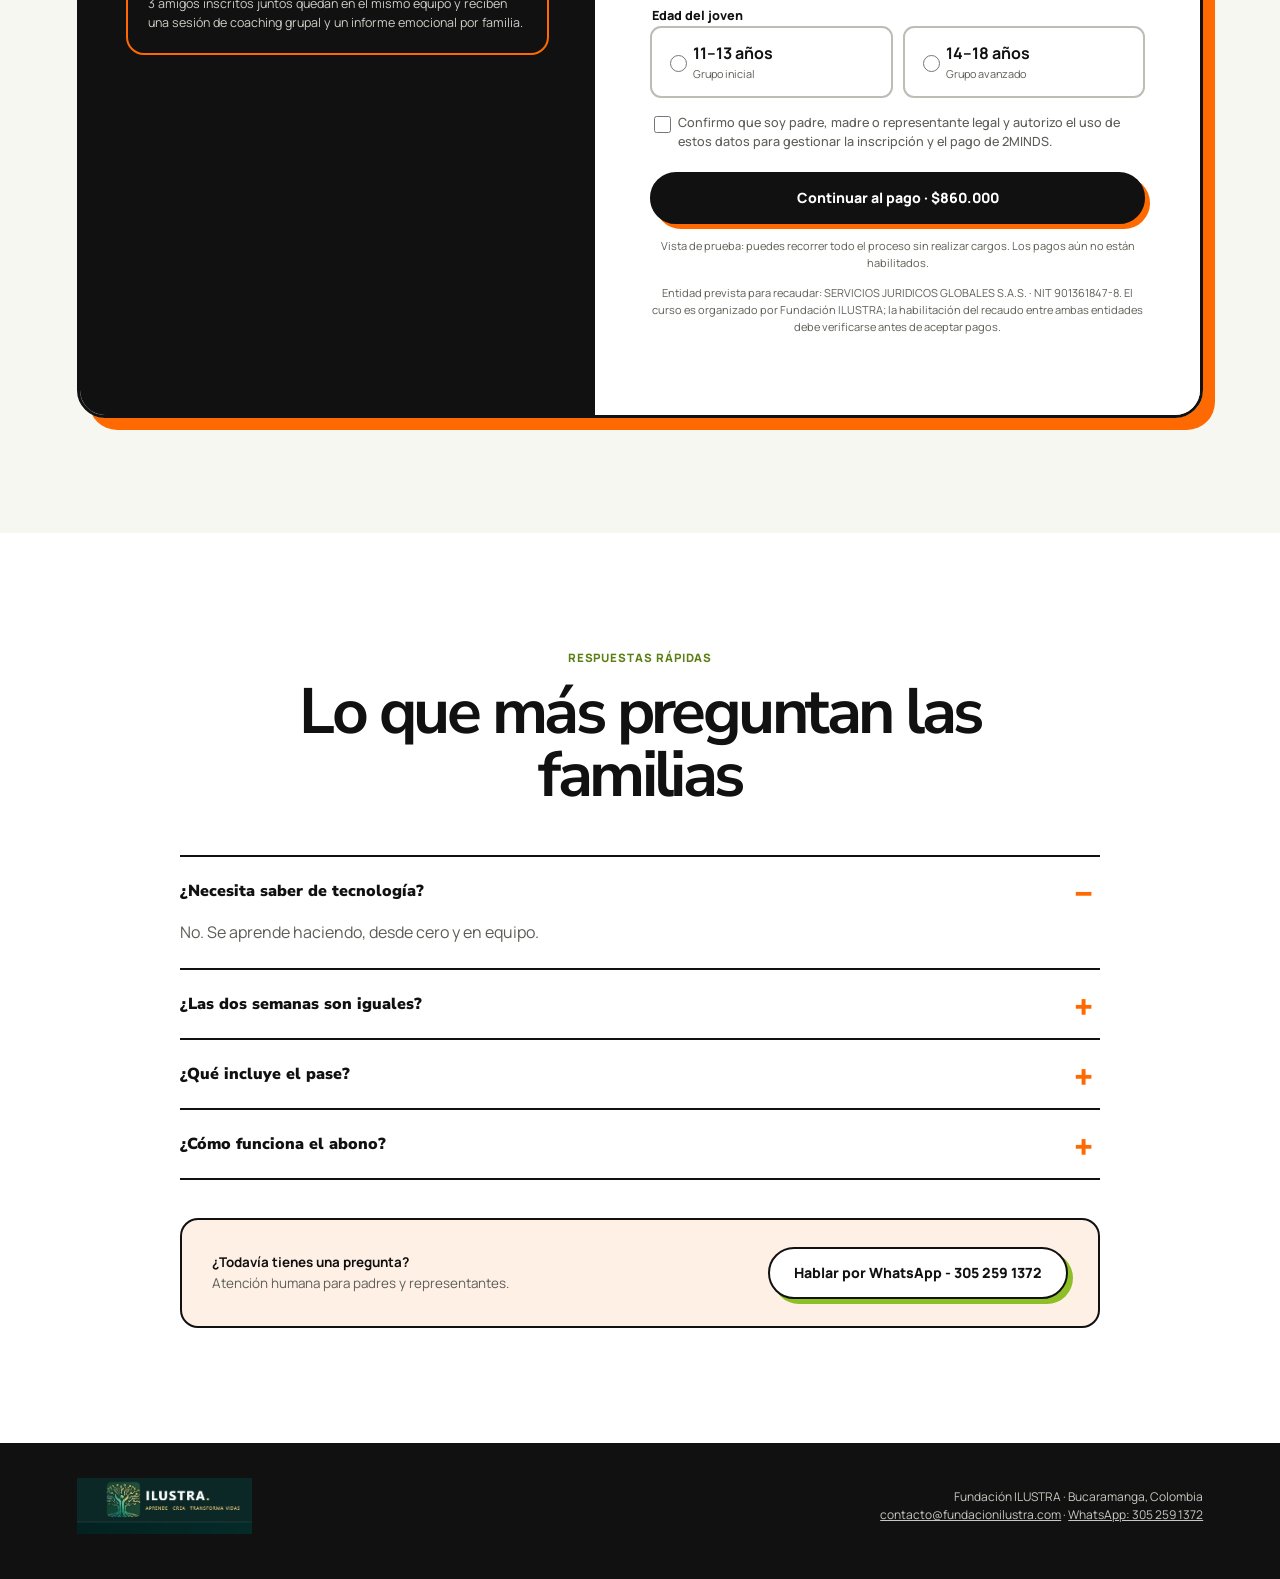
==== commit f11a78d4: "Actualizar WhatsApp comercial 2MINDS" ====
--- a/index.html
+++ b/index.html
@@ -178,13 +178,13 @@
         <details><summary>¿Qué incluye el pase?</summary><p>Actividades Main Stage, Labs, materiales y tecnología, insignias, proyecto final, Demo Day y acceso a la comunidad 2MINDS.</p></details>
         <details><summary>¿Cómo funciona el abono?</summary><p>El adulto responsable puede asegurar el cupo con un abono mínimo de $200.000. Ese valor se descuenta del total y el saldo se paga antes de comenzar la semana elegida.</p></details>
       </div>
-      <div class="human-help"><span><strong>¿Todavía tienes una pregunta?</strong> Atención humana para padres y representantes.</span><a class="button button-outline" href="https://wa.me/573172578495?text=Hola%2C%20soy%20padre%2C%20madre%20o%20representante%20legal%20y%20quisiera%20resolver%20una%20duda%20sobre%202MINDS%20Summit." target="_blank" rel="noopener">Hablar por WhatsApp</a></div>
+      <div class="human-help"><span><strong>¿Todavía tienes una pregunta?</strong> Atención humana para padres y representantes.</span><a class="button button-outline" href="https://wa.me/573052591372?text=Hola%2C%20quiero%20informacion%20sobre%202MINDS%20Summit" target="_blank" rel="noopener">Hablar por WhatsApp - 305 259 1372</a></div>
     </section>
   </main>
 
   <footer class="site-footer">
     <div class="footer-alliance"><img src="assets/ilustra-logo-horizontal.png" alt="Fundación ILUSTRA"></div>
-    <p>Fundación ILUSTRA · Bucaramanga, Colombia<br><a href="mailto:contacto@fundacionilustra.com">contacto@fundacionilustra.com</a> · <a href="tel:+573172578495">+57&nbsp;317&nbsp;257&nbsp;8495</a></p>
+    <p>Fundación ILUSTRA · Bucaramanga, Colombia<br><a href="mailto:contacto@fundacionilustra.com">contacto@fundacionilustra.com</a> · <a href="https://wa.me/573052591372?text=Hola%2C%20quiero%20informacion%20sobre%202MINDS%20Summit" target="_blank" rel="noopener">WhatsApp: 305&nbsp;259&nbsp;1372</a></p>
   </footer>
   <a class="floating-cta" href="#inscripcion">Inscribir ahora</a>
   <dialog class="payment-dialog wompi-preview" id="paymentDialog" aria-labelledby="dialogTitle">
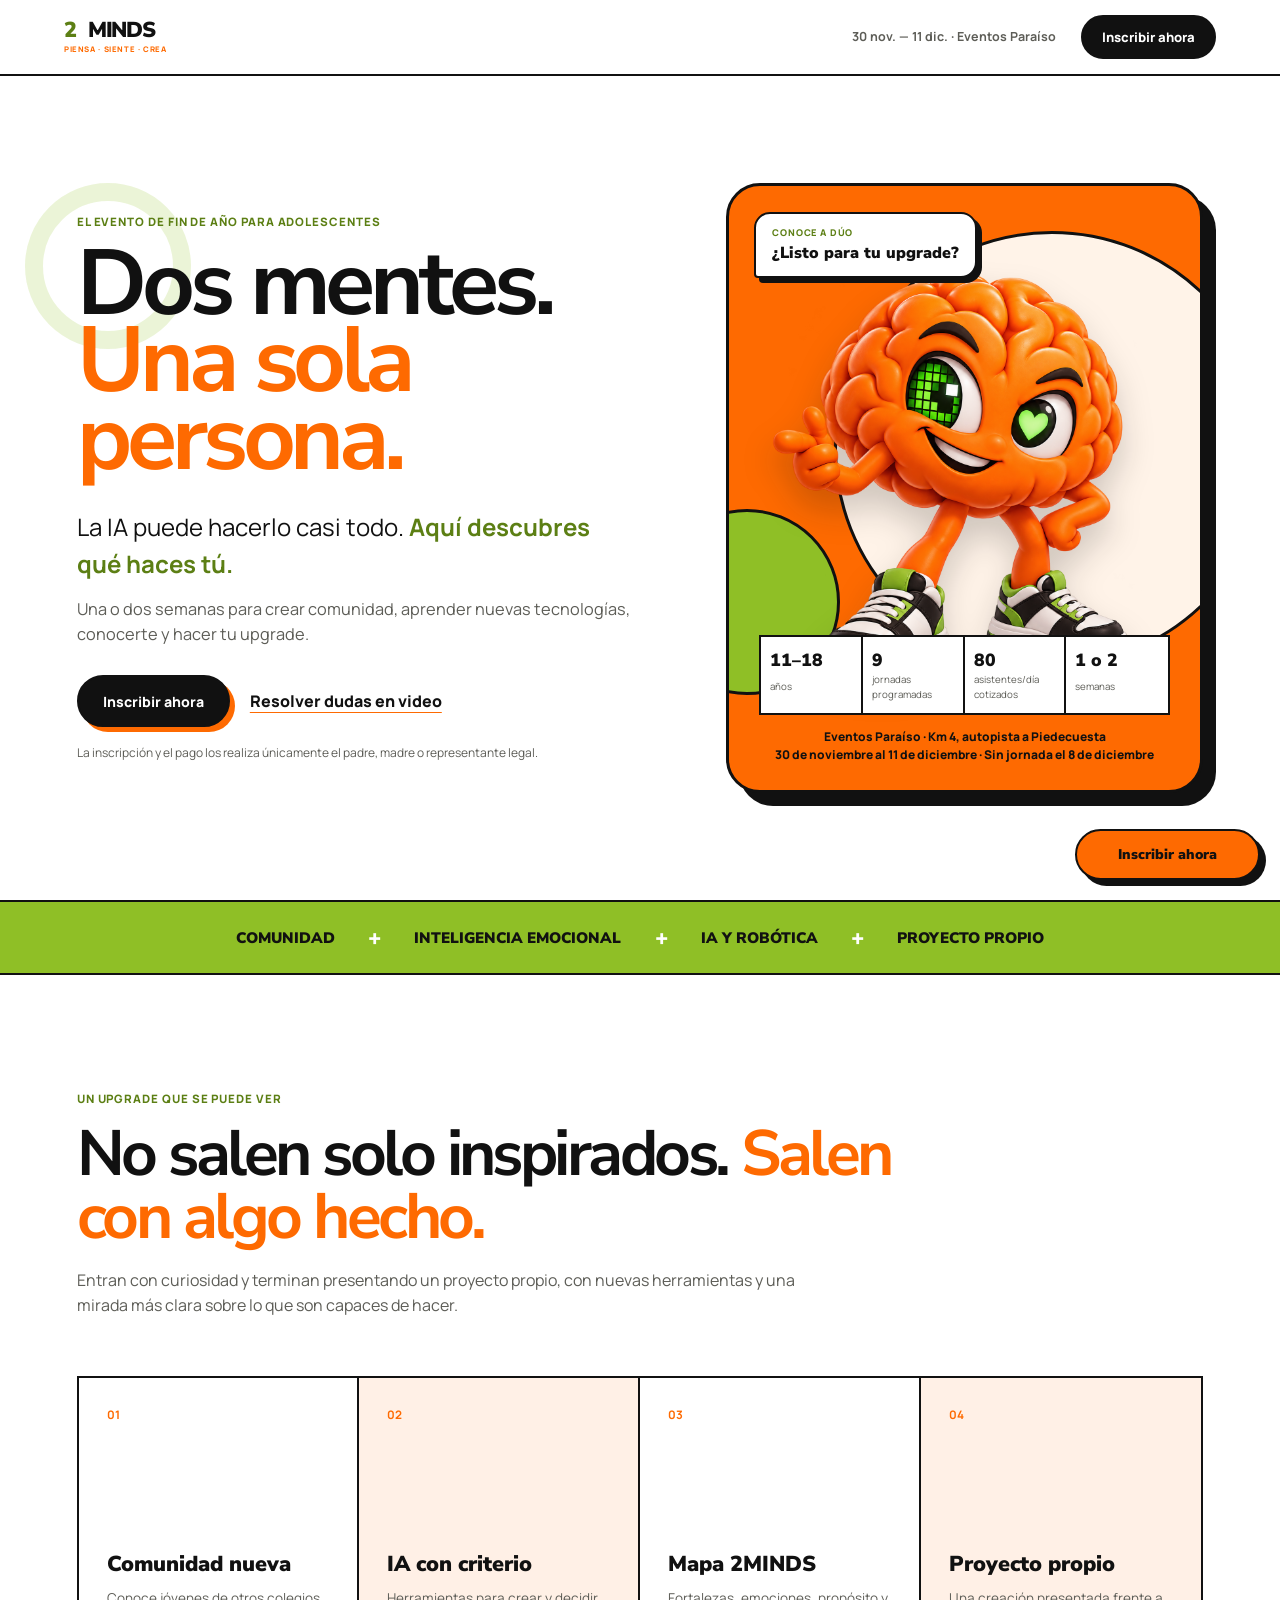
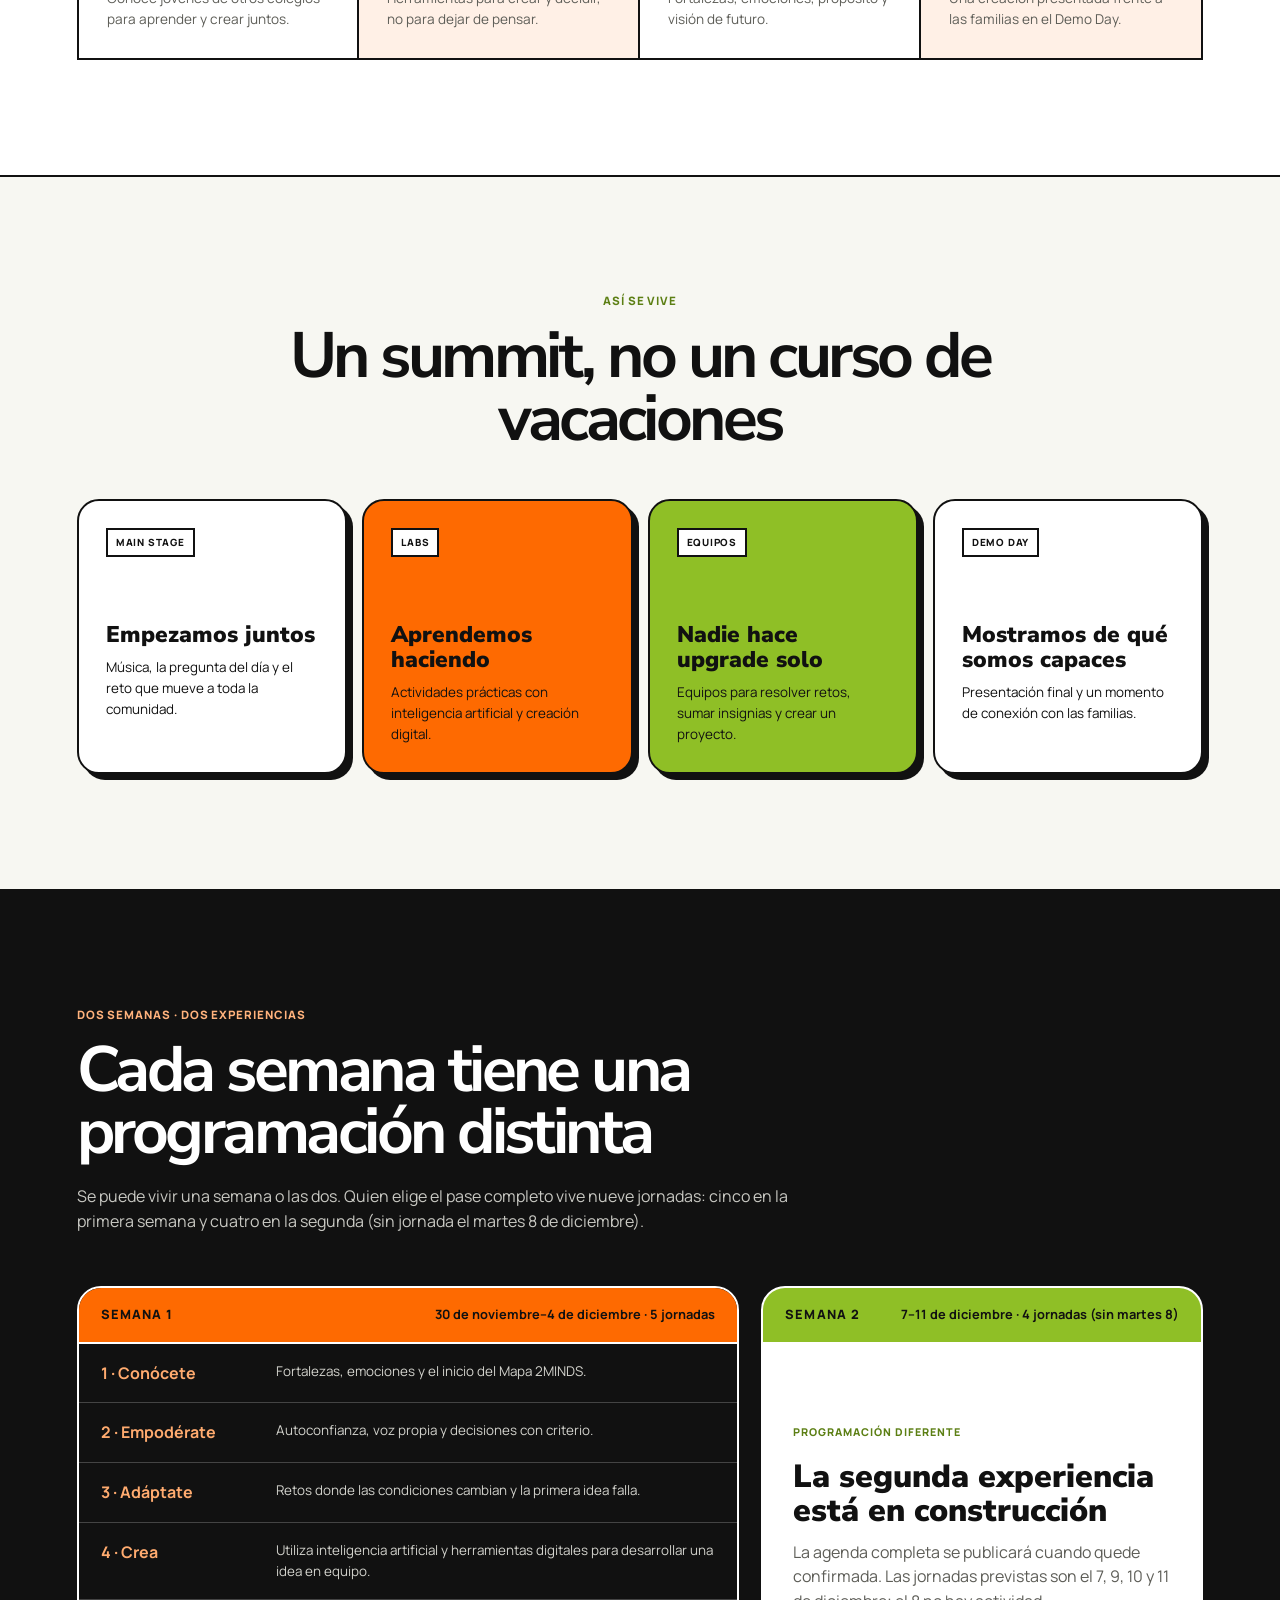
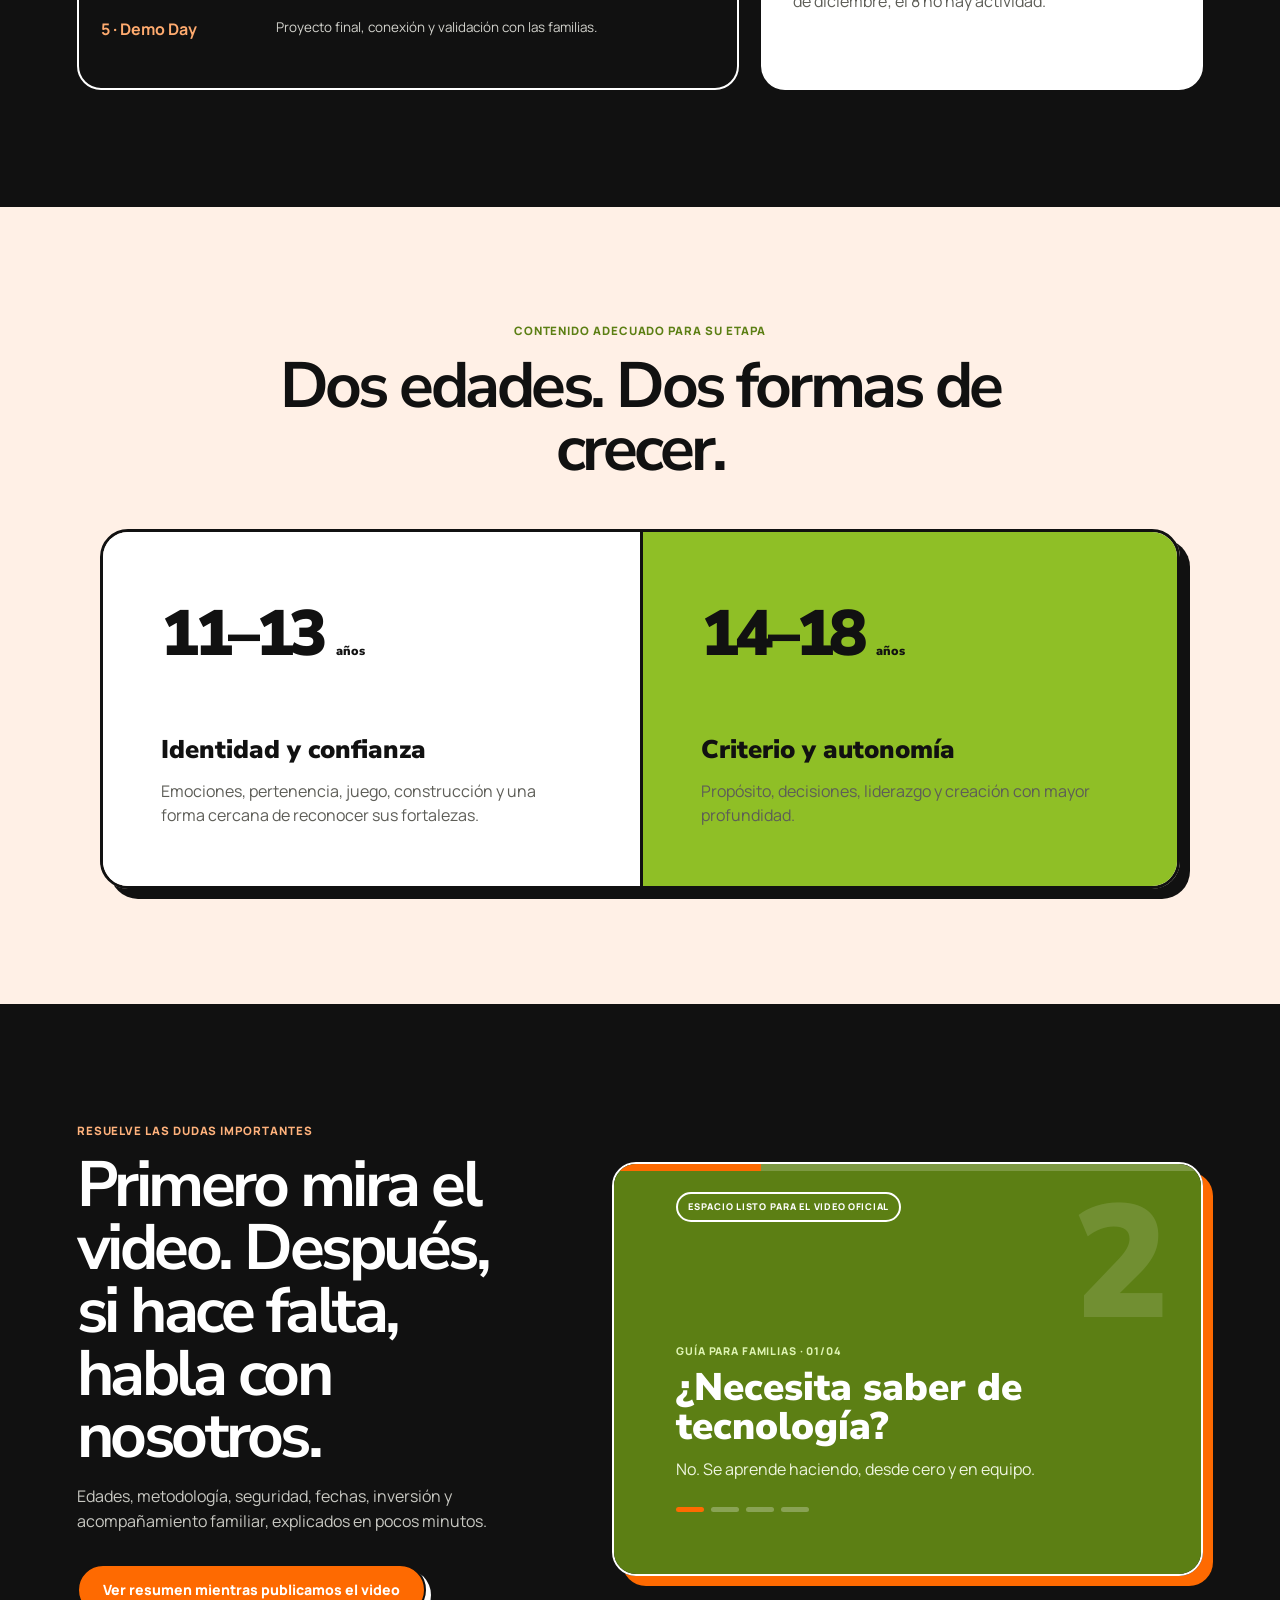
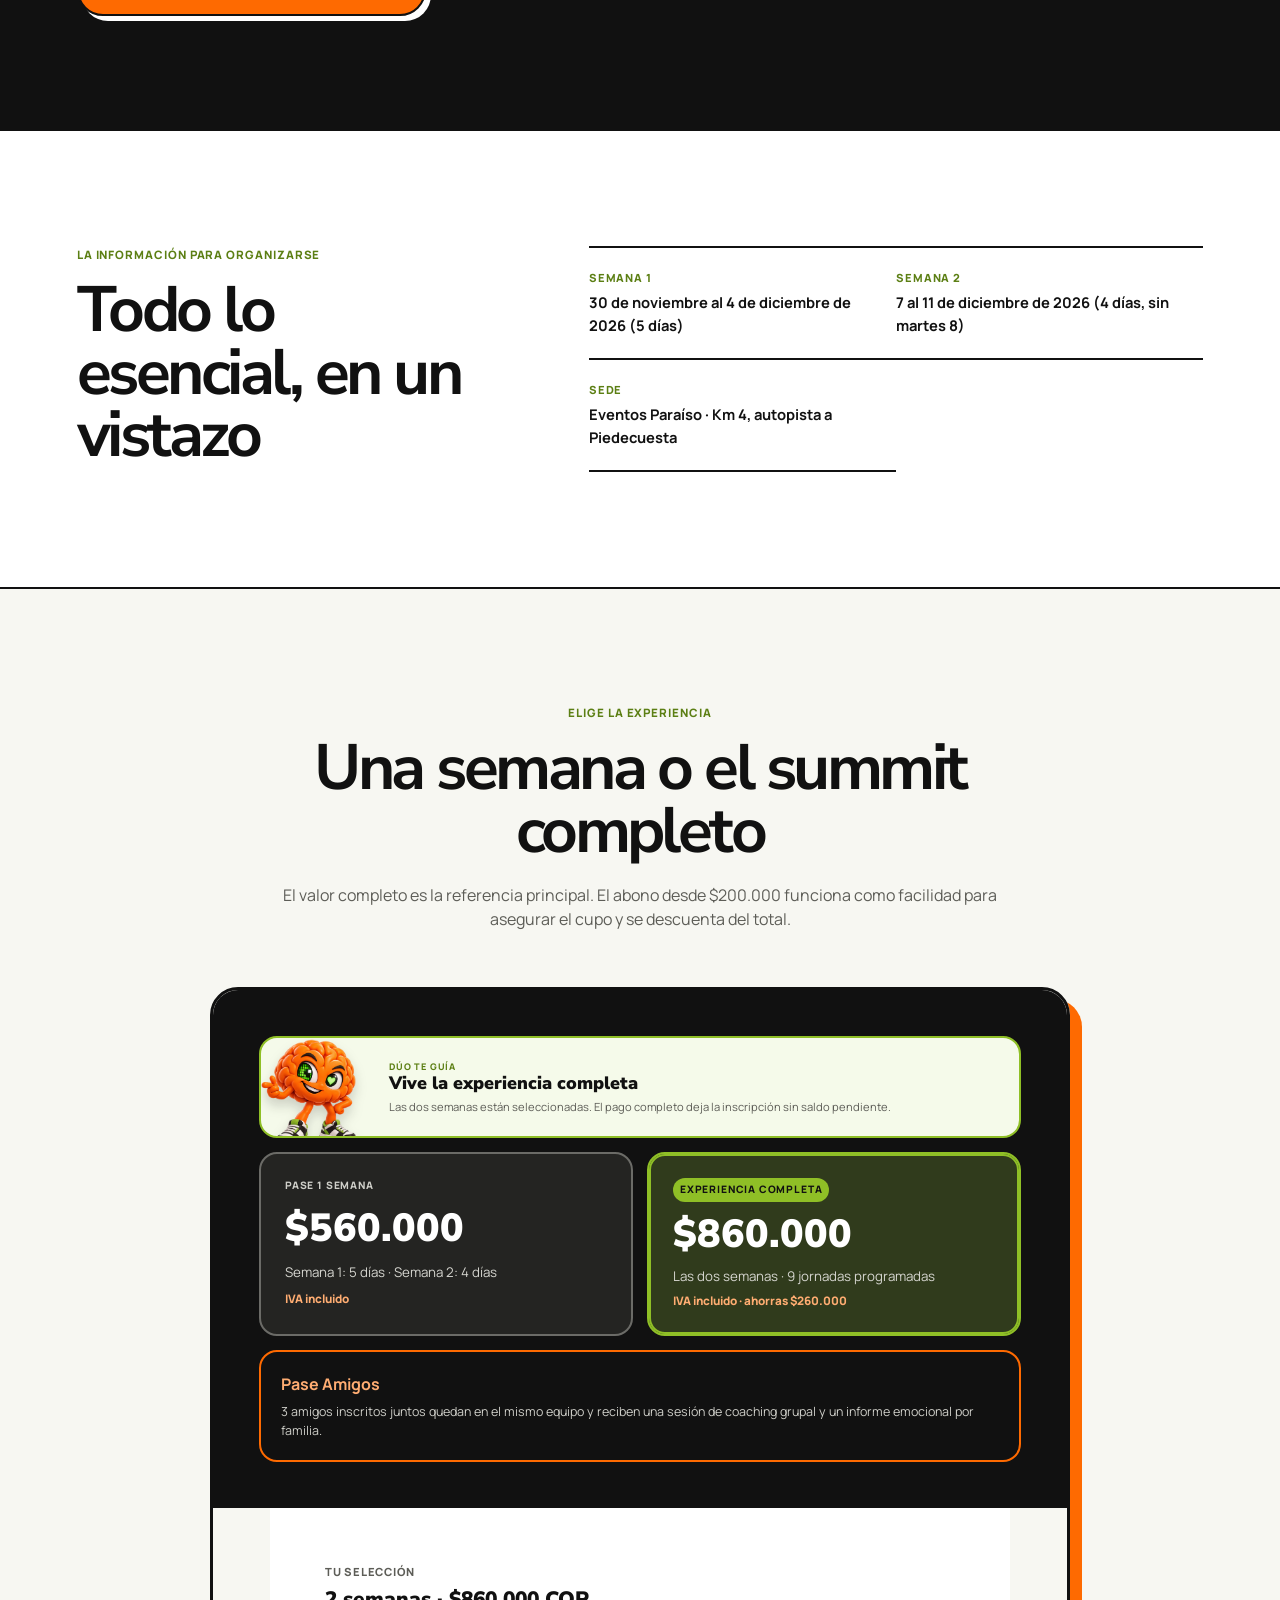
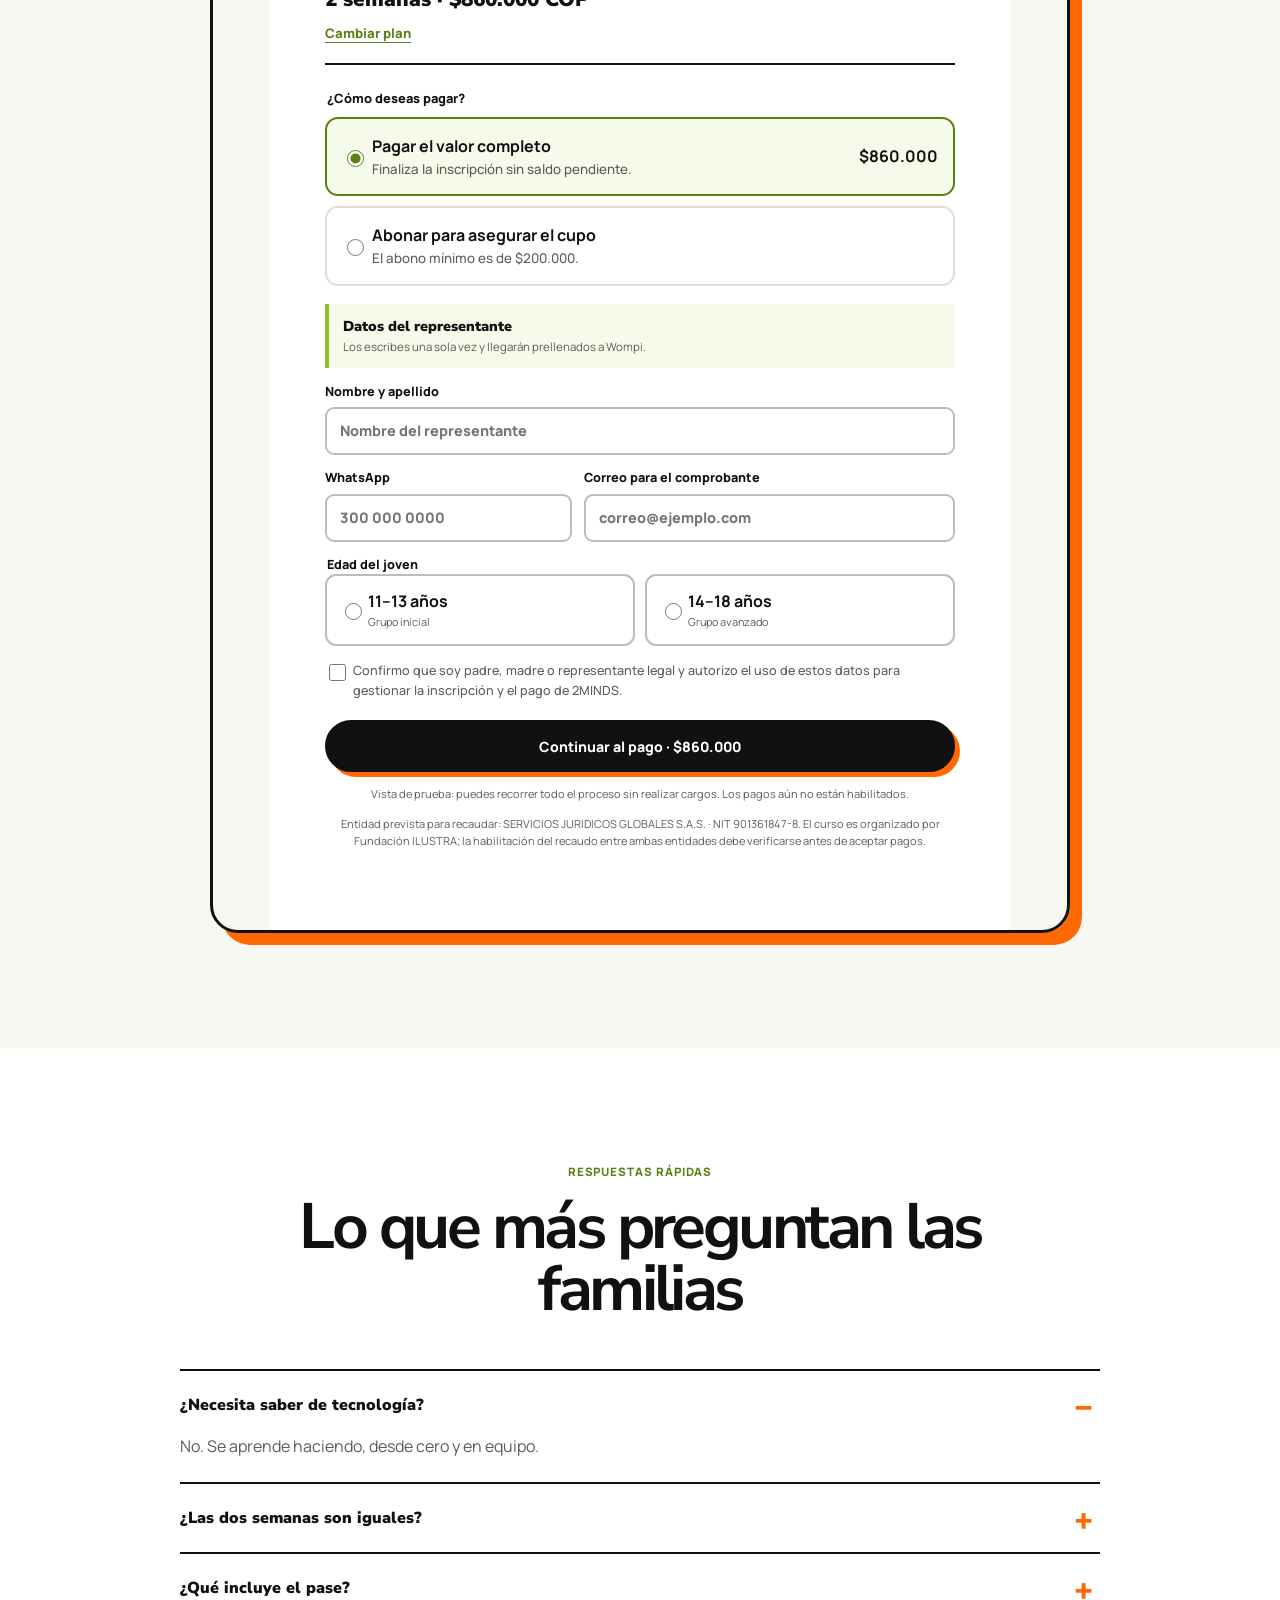
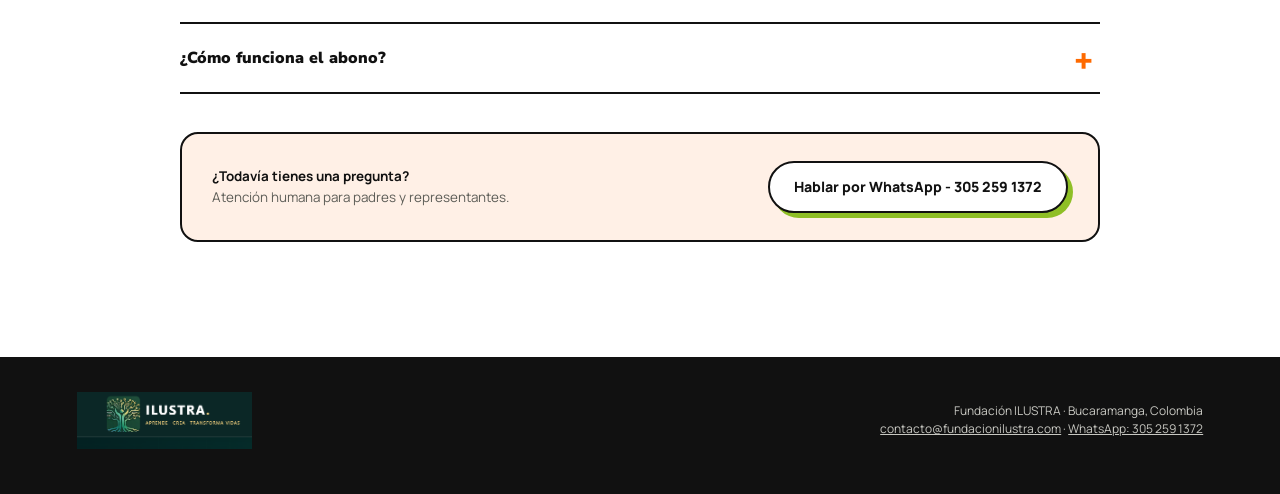
==== commit 3162800d: "Corregir botones de inscripcion y centrar formulario 2MINDS" ====
--- a/index.html
+++ b/index.html
@@ -23,7 +23,7 @@
   <header class="site-header">
     <a class="brand" href="#inicio" aria-label="2MINDS Summit, volver al inicio"><span class="brand-two">2</span><span>MINDS</span><small>Piensa · Siente · Crea</small></a>
     <div class="header-detail">30 nov. — 11 dic. · Eventos Paraíso</div>
-    <a class="header-cta" href="#inscripcion">Inscribir ahora</a>
+    <a class="header-cta" href="#checkoutForm">Inscribir ahora</a>
   </header>
 
   <main id="contenido">
@@ -33,7 +33,7 @@
         <h1>Dos mentes.<br><span>Una sola persona.</span></h1>
         <p class="hero-hook">La IA puede hacerlo casi todo. <strong>Aquí descubres qué haces tú.</strong></p>
         <p class="hero-lead">Una o dos semanas para crear comunidad, aprender nuevas tecnologías, conocerte y hacer tu upgrade.</p>
-        <div class="hero-actions"><a class="button" href="#inscripcion">Inscribir ahora</a><a class="text-link" href="#video-faq">Resolver dudas en video</a></div>
+        <div class="hero-actions"><a class="button" href="#checkoutForm">Inscribir ahora</a><a class="text-link" href="#video-faq">Resolver dudas en video</a></div>
         <p class="adult-note">La inscripción y el pago los realiza únicamente el padre, madre o representante legal.</p>
       </div>
       <aside class="hero-mascot-stage" aria-label="DÚO, mascota de 2MINDS Summit e información principal del evento">
@@ -125,7 +125,7 @@
     <section class="pricing-section section" id="inscripcion">
       <div class="section-intro centered compact"><p class="kicker">Elige la experiencia</p><h2>Una semana o el summit completo</h2><p>El valor completo es la referencia principal. El abono desde $200.000 funciona como facilidad para asegurar el cupo y se descuenta del total.</p></div>
       <div class="checkout-layout">
-        <div class="passes" role="group" aria-label="Selecciona un pase">
+        <div class="passes" id="planes" role="group" aria-label="Selecciona un pase">
           <div class="payment-mascot-guide mascot-reveal">
             <img src="assets/2minds-mascot-duo.png" alt="" width="1252" height="1252" loading="lazy">
             <div aria-live="polite">
@@ -139,7 +139,7 @@
           <aside class="crew-card" aria-label="Beneficio Pase Amigos"><b>Pase Amigos</b><p>3 amigos inscritos juntos quedan en el mismo equipo y reciben una sesión de coaching grupal y un informe emocional por familia.</p></aside>
         </div>
         <form class="checkout-card" id="checkoutForm" novalidate>
-          <div class="checkout-summary"><span>Tu selección</span><strong id="selectedPlan">2 semanas · $860.000 COP</strong></div>
+          <div class="checkout-summary"><span>Tu selección</span><strong id="selectedPlan">2 semanas · $860.000 COP</strong><a class="change-plan-link" href="#planes">Cambiar plan</a></div>
           <fieldset class="week-choice" id="weekField" hidden>
             <legend>¿Qué semana deseas reservar?</legend>
             <label><input type="radio" name="weekChoice" value="semana-1" disabled><span><b>Semana 1</b><small>30 de noviembre al 4 de diciembre (5 días)</small></span></label>
@@ -186,7 +186,7 @@
     <div class="footer-alliance"><img src="assets/ilustra-logo-horizontal.png" alt="Fundación ILUSTRA"></div>
     <p>Fundación ILUSTRA · Bucaramanga, Colombia<br><a href="mailto:contacto@fundacionilustra.com">contacto@fundacionilustra.com</a> · <a href="https://wa.me/573052591372?text=Hola%2C%20quiero%20informacion%20sobre%202MINDS%20Summit" target="_blank" rel="noopener">WhatsApp: 305&nbsp;259&nbsp;1372</a></p>
   </footer>
-  <a class="floating-cta" href="#inscripcion">Inscribir ahora</a>
+  <a class="floating-cta" href="#checkoutForm">Inscribir ahora</a>
   <dialog class="payment-dialog wompi-preview" id="paymentDialog" aria-labelledby="dialogTitle">
     <button class="dialog-close" type="button" aria-label="Cerrar">×</button>
     <div class="wompi-preview-main" id="wompiPreviewMain">
--- a/styles.css
+++ b/styles.css
@@ -24,3 +24,44 @@
 @media(max-width:620px){.site-header{min-height:68px;padding:10px 15px}.header-cta{display:none}.hero{padding:54px 18px 74px}h1{font-size:clamp(3.2rem,17vw,4.7rem)}.hero-actions{display:grid}.hero-actions .button{width:100%}.hero-mascot-stage{min-height:535px;padding:18px 16px;border-radius:24px;box-shadow:8px 8px 0 var(--ink)}.hero-mascot-stage:before{width:300px;height:300px;right:-72px;top:70px}.hero-mascot-stage:after{width:120px;height:120px;left:-55px;bottom:145px}.mascot-bubble{top:17px;left:15px;padding:9px 11px}.mascot-bubble strong{font-size:.82rem}.hero-mascot{width:108%;max-width:none;margin:48px -4% 0}.mascot-facts{grid-template-columns:1fr 1fr;margin-top:-18px}.mascot-facts div{padding:9px 12px;border-right:2px solid var(--ink);border-bottom:2px solid var(--ink)}.mascot-facts div:nth-child(even){border-right:0}.mascot-facts div:nth-last-child(-n+2){border-bottom:0}.mascot-place{font-size:.67rem}.quick-strip{gap:8px 13px}.quick-strip i{font-size:1rem}.section{padding:68px 18px}.section h2{font-size:2.6rem}.promise-grid,.format-grid,.audience-grid{grid-template-columns:1fr}.promise-grid article{min-height:210px;border-right:0;border-bottom:2px solid var(--ink)}.promise-grid article:last-child{border-bottom:0}.format-grid article{min-height:230px}.format-grid h3{margin-top:42px}.week-head{align-items:flex-start;flex-direction:column}.week-head strong{text-align:left}.week-card li{grid-template-columns:1fr;gap:5px}.safety-list div{grid-template-columns:1fr;gap:4px}.leader-section{padding-right:26px}.leader-photo:before{inset:10px -10px -10px 10px}.audience-grid article{min-height:290px}.audience-grid article:last-child{border-left:0;border-top:3px solid var(--ink)}.audience-grid h3{margin-top:35px}.video-shell,.faq-video,.guide-screen{min-height:390px}.details-grid{grid-template-columns:1fr}.details-grid div:nth-child(odd){padding-right:0}.checkout-layout{box-shadow:8px 8px 0 var(--orange)}.passes,.checkout-card{padding:24px 19px}.payment-mascot-guide{grid-template-columns:82px 1fr;padding:12px 11px 12px 1px}.payment-mascot-guide img{width:94px;margin:-10px 0 -18px -7px}.payment-mascot-guide strong{font-size:1rem}.pass-option>strong{font-size:2.05rem}.choice-card{grid-template-columns:18px 1fr!important}.choice-card>strong{grid-column:2}.human-help,.site-footer{align-items:stretch;flex-direction:column}.human-help .button{width:100%}.site-footer{padding-bottom:98px}.site-footer p{text-align:left}.footer-alliance{flex-wrap:wrap}.floating-cta{left:13px;right:13px;bottom:12px}.payment-dialog{padding:37px 23px 27px}}
 @media(max-width:620px){.wompi-preview{padding:0}.wompi-preview-main,.wompi-preview-success{padding:28px 20px}.wompi-preview-head{align-items:flex-start;flex-direction:column;gap:9px}.preview-order strong{font-size:1.7rem}.week-choice,.payment-methods,.contact-fields,.age-choice,.result-payment-summary{grid-template-columns:1fr}.wompi-preview .dialog-close{top:12px;right:12px}}
 @media(prefers-reduced-motion:reduce){html{scroll-behavior:auto}*,*:before,*:after{transition:none!important;animation:none!important}}
+
+/* 2MINDS FORMULARIO CENTRADO */
+html { scroll-padding-top: 100px; }
+#checkoutForm, #planes { scroll-margin-top: 100px; }
+
+.checkout-layout {
+  max-width: 860px;
+  grid-template-columns: minmax(0, 1fr);
+  overflow: clip;
+}
+
+.passes {
+  grid-template-columns: repeat(2, minmax(0, 1fr));
+}
+
+.payment-mascot-guide, .crew-card {
+  grid-column: 1 / -1;
+}
+
+.checkout-card {
+  width: 100%;
+  max-width: 740px;
+  justify-self: center;
+}
+
+.change-plan-link {
+  display: inline-block;
+  margin-top: 6px;
+  color: var(--green-dark);
+  font-size: .82rem;
+  font-weight: 900;
+  text-underline-offset: 4px;
+}
+
+@media (max-width: 620px) {
+  html { scroll-padding-top: 82px; }
+  #checkoutForm, #planes { scroll-margin-top: 82px; }
+  .passes { grid-template-columns: 1fr; }
+  .payment-mascot-guide, .crew-card { grid-column: auto; }
+  .checkout-card { max-width: 100%; }
+}
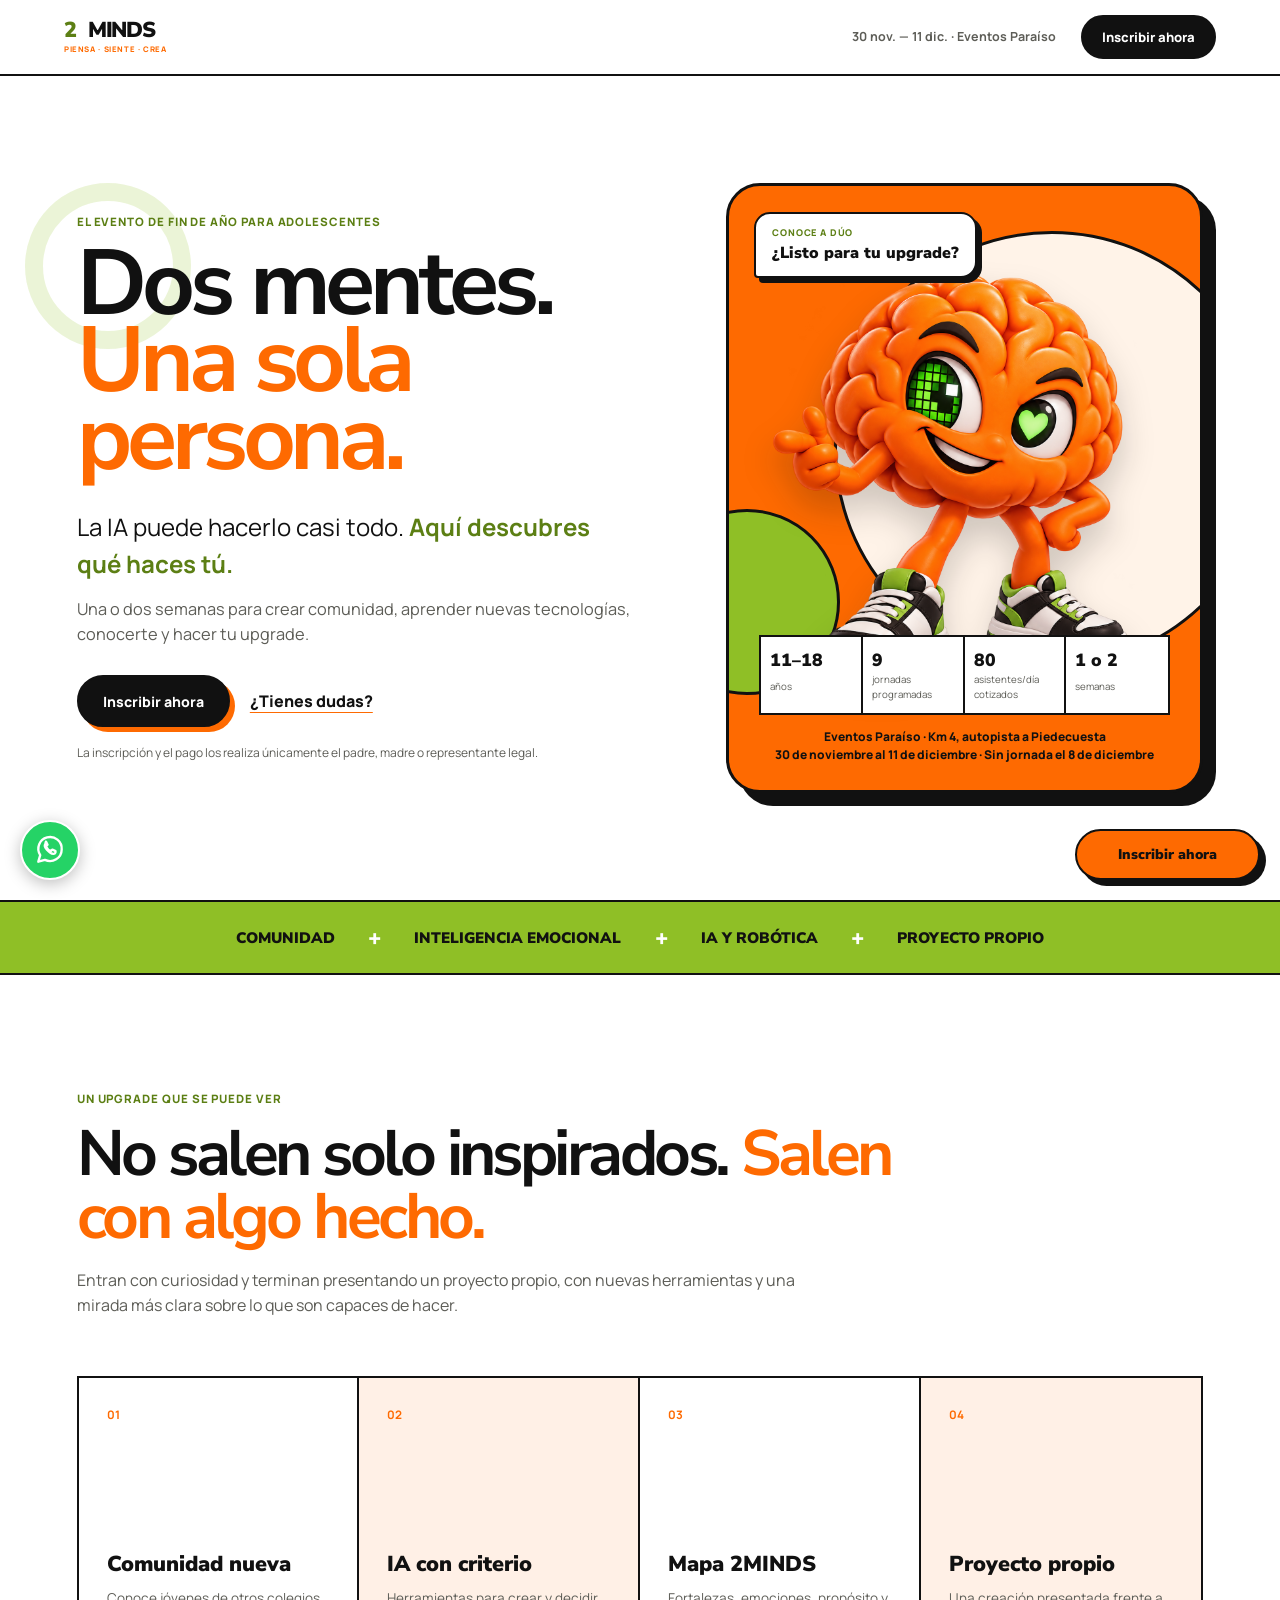
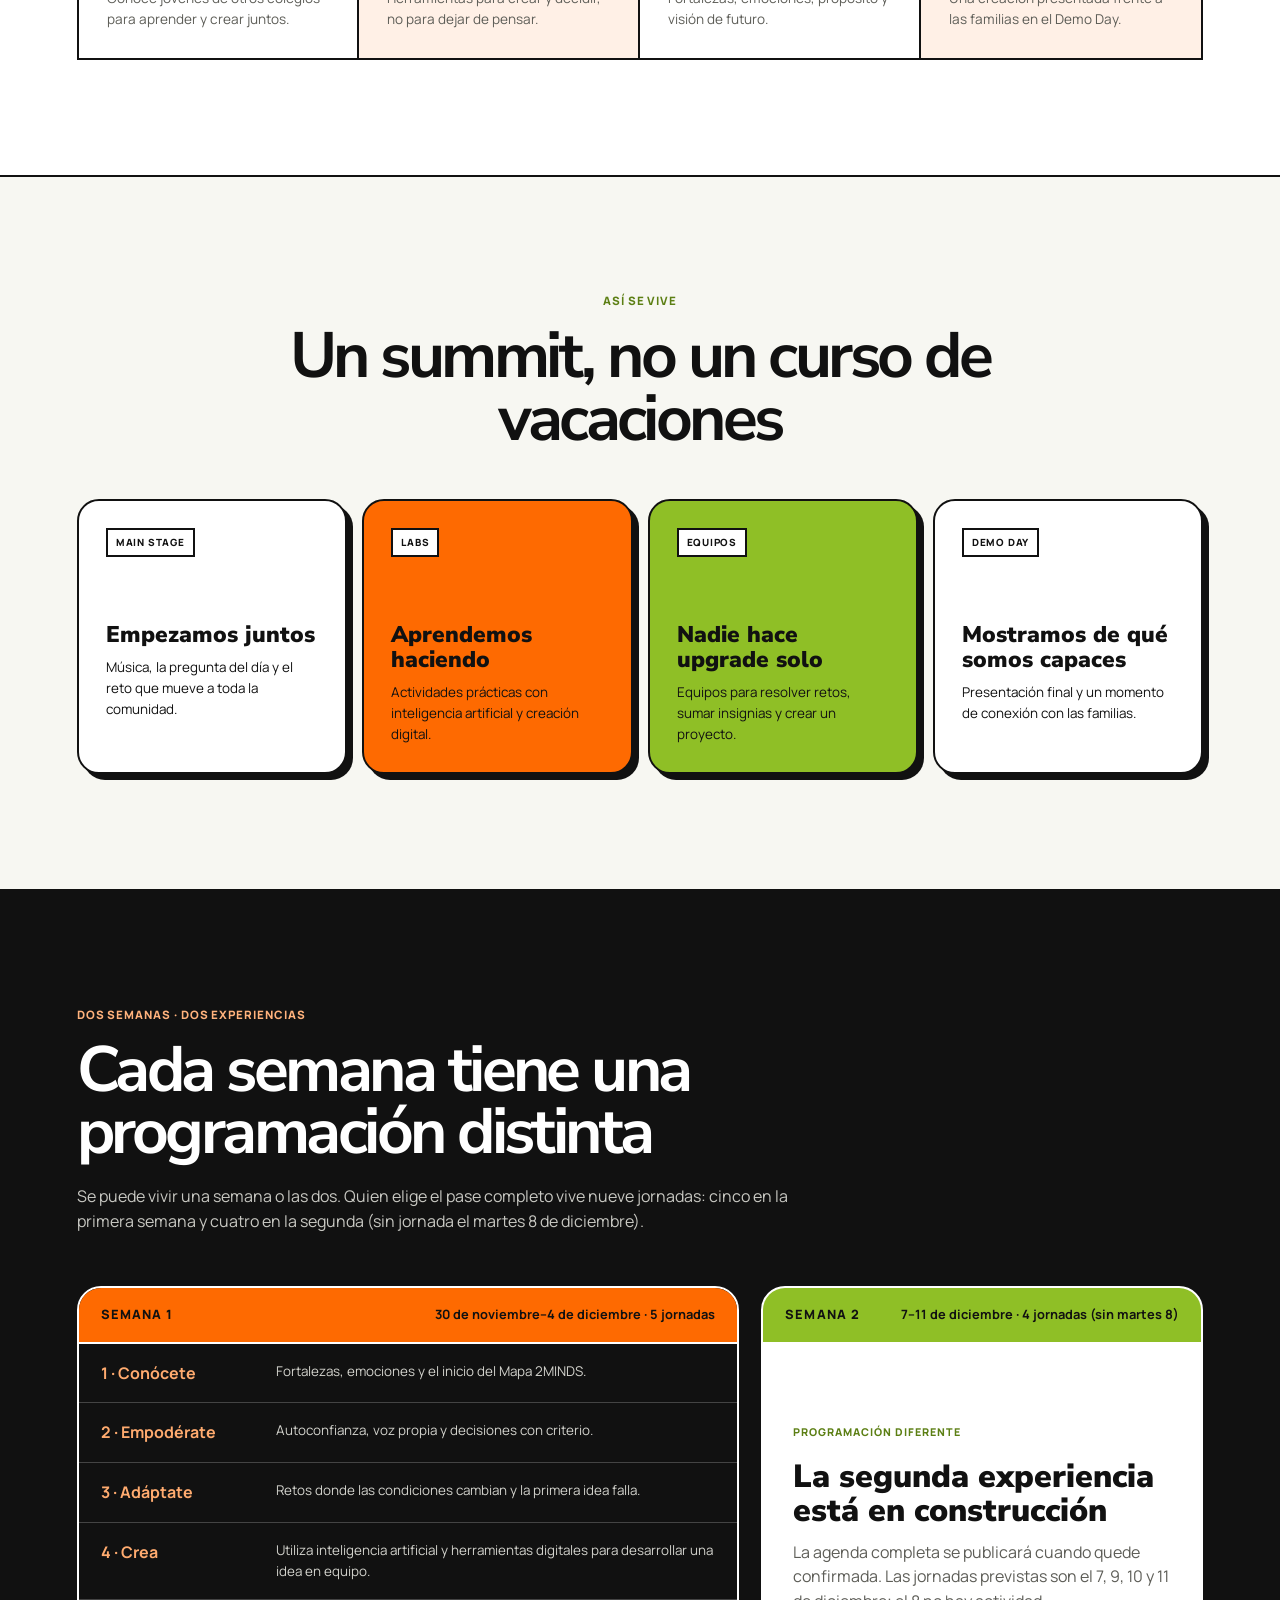
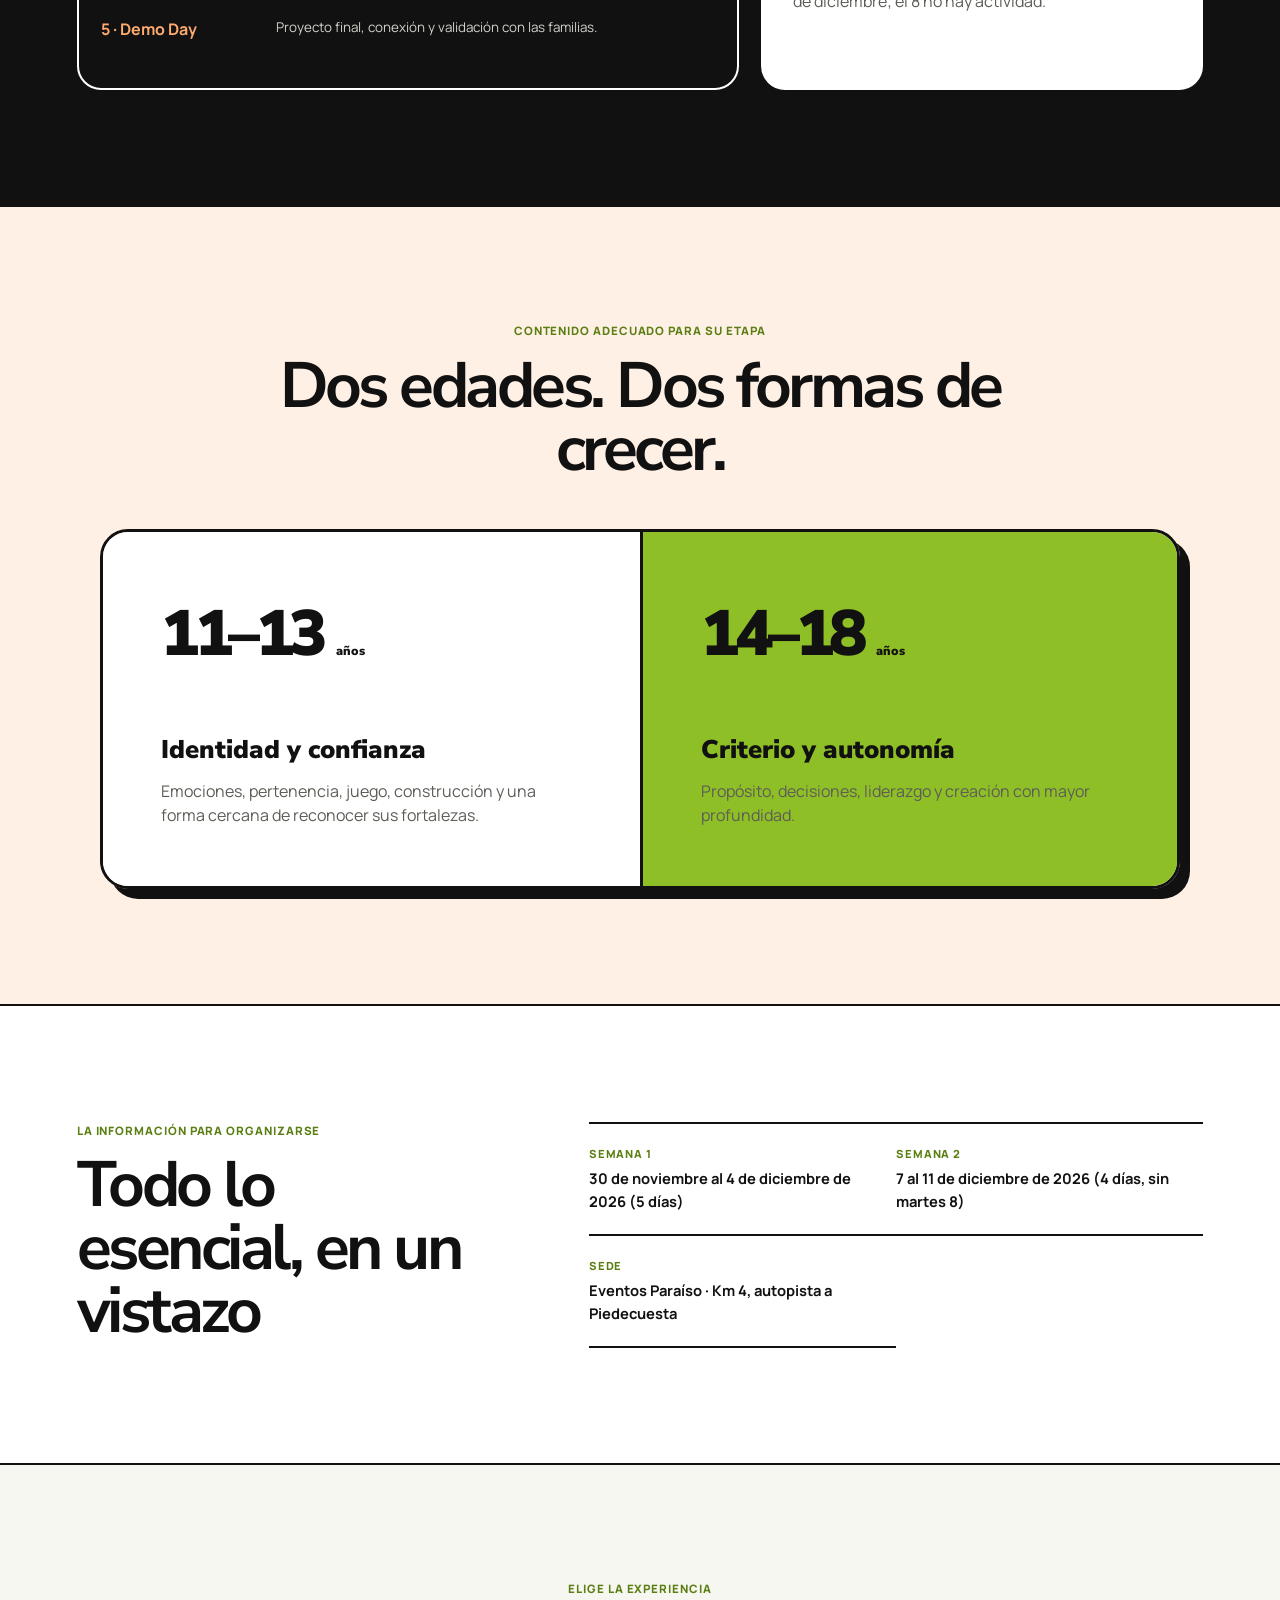
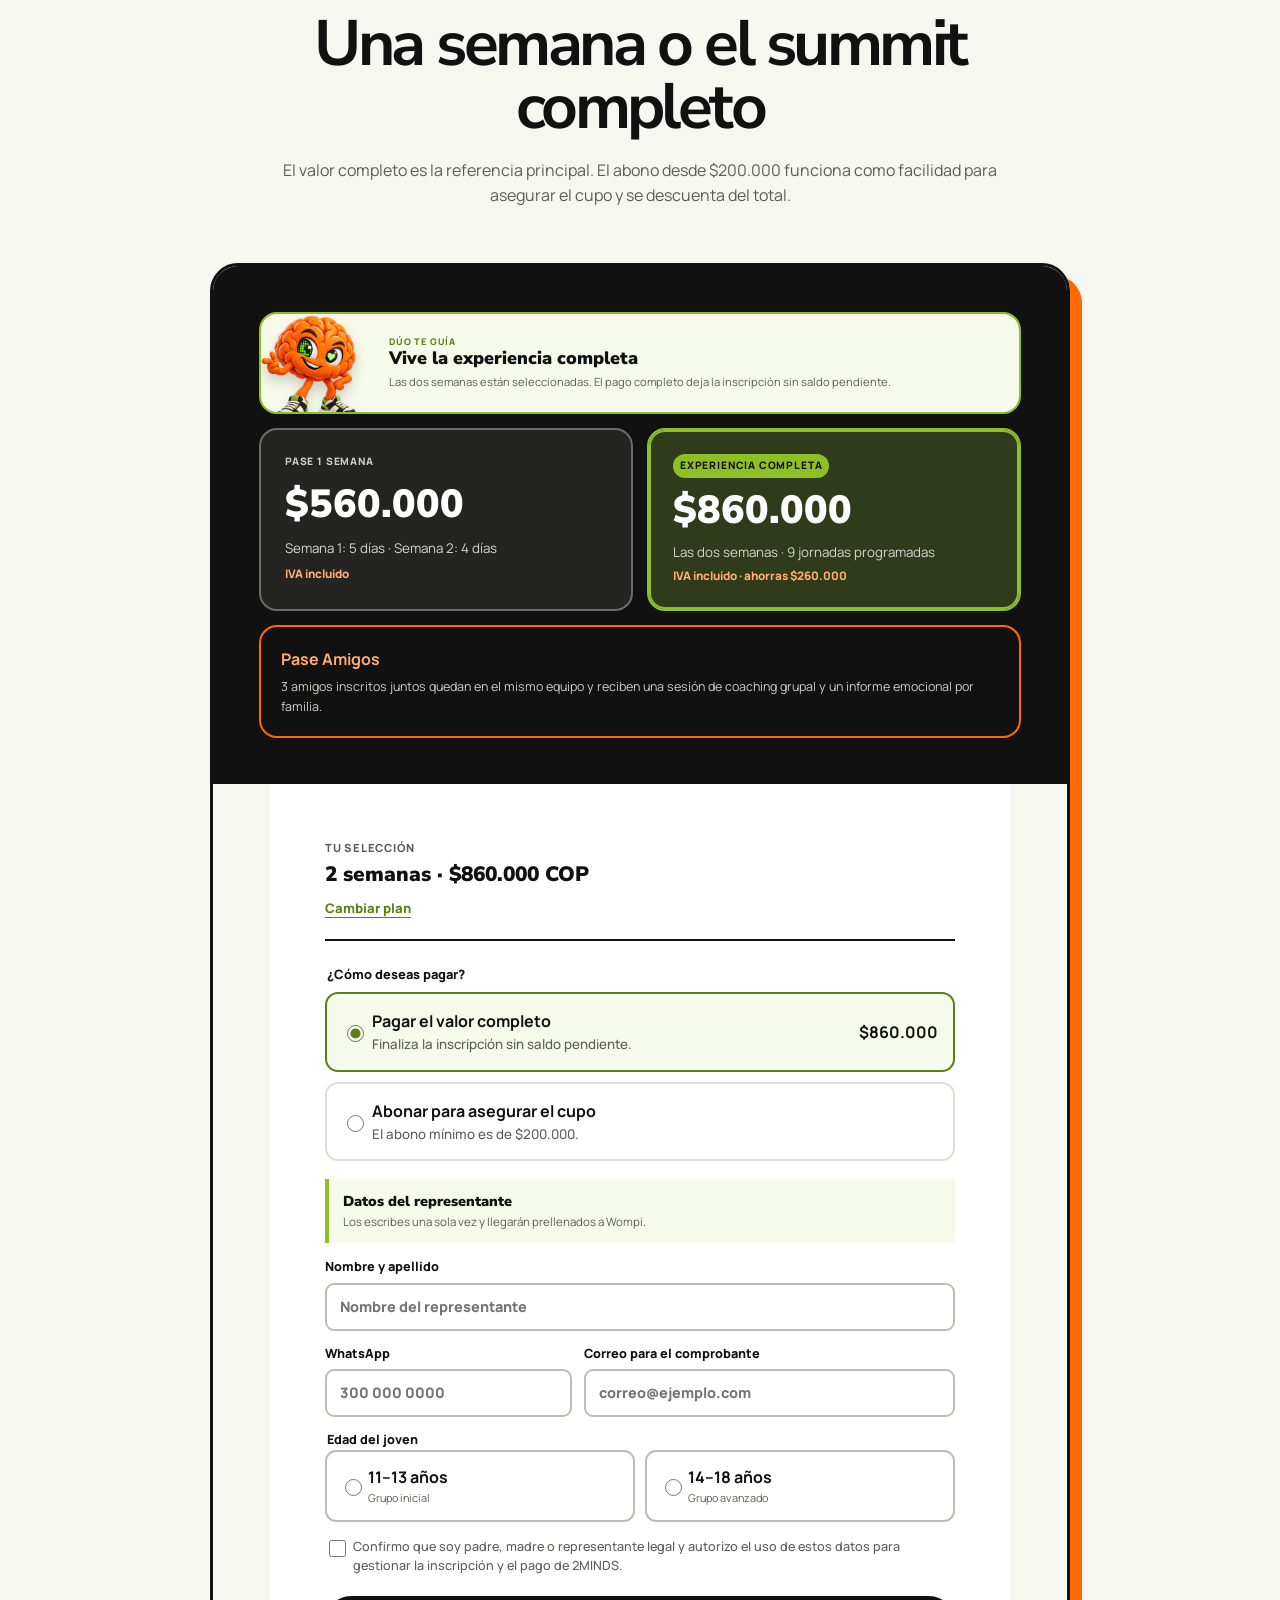
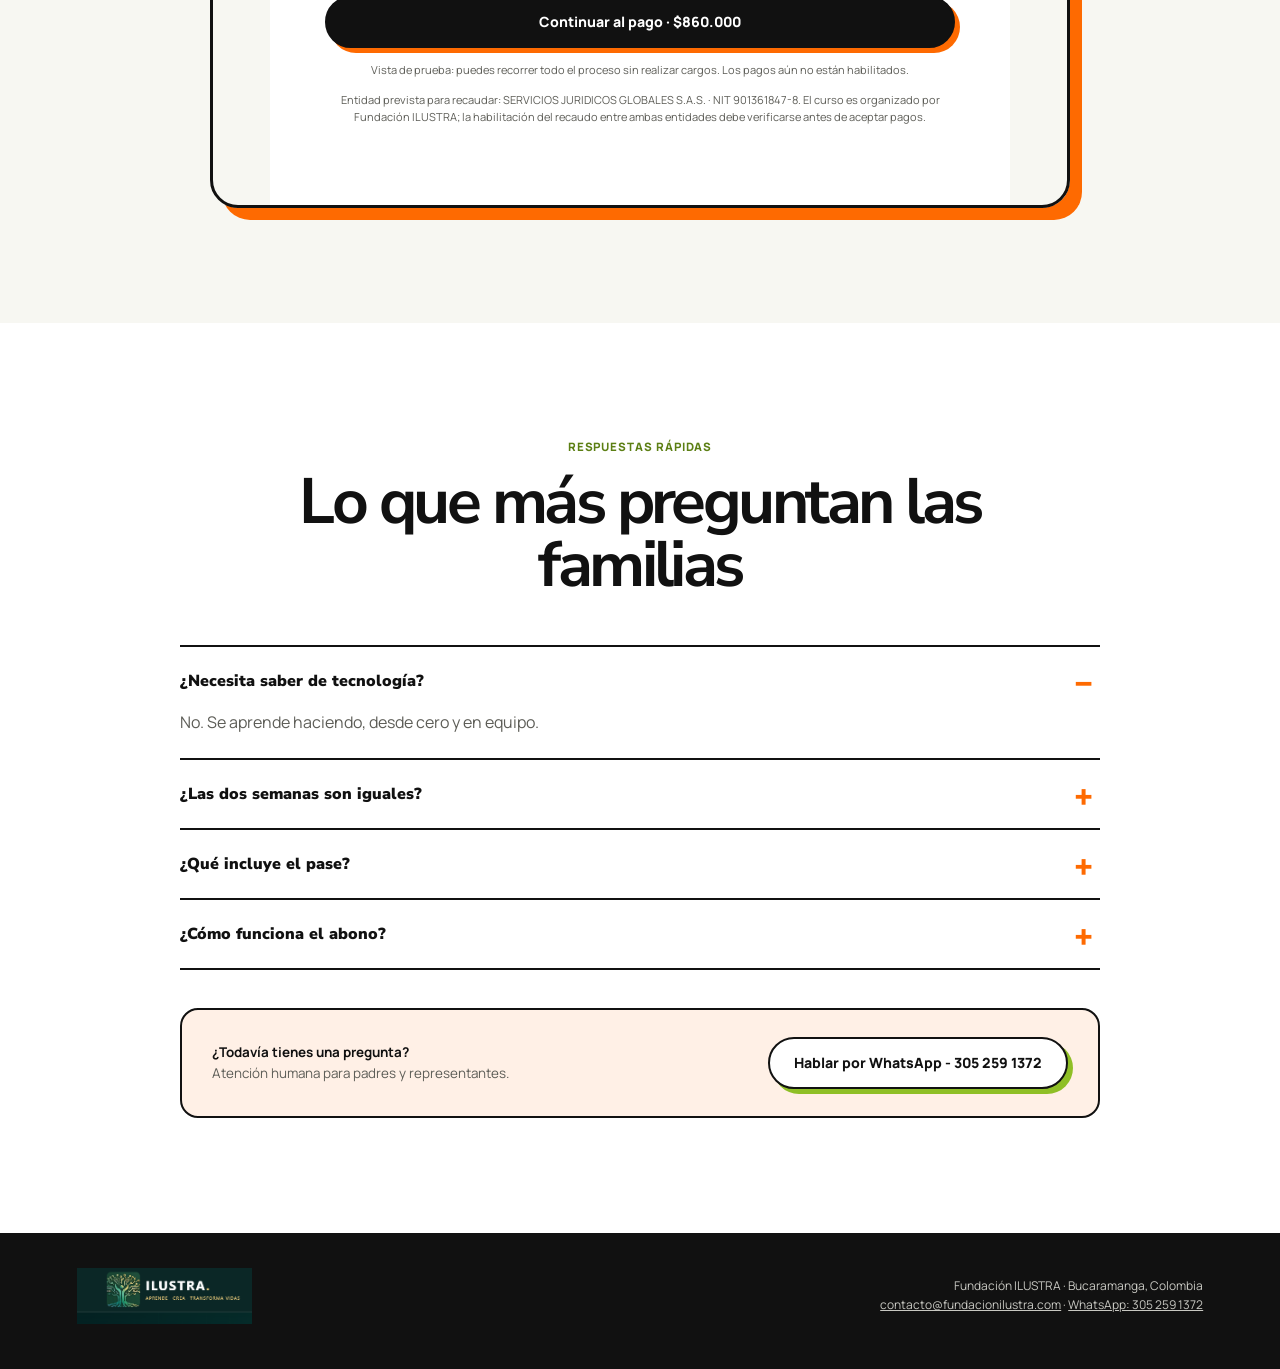
==== commit a59054f4: "Mejorar preguntas frecuentes y agregar WhatsApp flotante" ====
--- a/index.html
+++ b/index.html
@@ -33,7 +33,7 @@
         <h1>Dos mentes.<br><span>Una sola persona.</span></h1>
         <p class="hero-hook">La IA puede hacerlo casi todo. <strong>Aquí descubres qué haces tú.</strong></p>
         <p class="hero-lead">Una o dos semanas para crear comunidad, aprender nuevas tecnologías, conocerte y hacer tu upgrade.</p>
-        <div class="hero-actions"><a class="button" href="#checkoutForm">Inscribir ahora</a><a class="text-link" href="#video-faq">Resolver dudas en video</a></div>
+        <div class="hero-actions"><a class="button" href="#checkoutForm">Inscribir ahora</a><a class="text-link" href="#preguntas">¿Tienes dudas?</a></div>
         <p class="adult-note">La inscripción y el pago los realiza únicamente el padre, madre o representante legal.</p>
       </div>
       <aside class="hero-mascot-stage" aria-label="DÚO, mascota de 2MINDS Summit e información principal del evento">
@@ -101,7 +101,7 @@
       </div>
     </section>
 
-    <section class="video-section section" id="video-faq">
+    <section class="video-section section" id="video-faq" hidden>
       <div class="video-copy"><p class="kicker light">Resuelve las dudas importantes</p><h2>Primero mira el video. Después, si hace falta, habla con nosotros.</h2><p>Edades, metodología, seguridad, fechas, inversión y acompañamiento familiar, explicados en pocos minutos.</p><button class="button button-orange guide-play" type="button" id="guidePlay" aria-controls="guideScreen">Ver resumen mientras publicamos el video</button></div>
       <div class="video-shell">
         <iframe id="faqVideo" class="faq-video" title="Video de preguntas frecuentes de 2MINDS Summit" allow="accelerometer; autoplay; clipboard-write; encrypted-media; gyroscope; picture-in-picture" allowfullscreen hidden></iframe>
@@ -186,6 +186,19 @@
     <div class="footer-alliance"><img src="assets/ilustra-logo-horizontal.png" alt="Fundación ILUSTRA"></div>
     <p>Fundación ILUSTRA · Bucaramanga, Colombia<br><a href="mailto:contacto@fundacionilustra.com">contacto@fundacionilustra.com</a> · <a href="https://wa.me/573052591372?text=Hola%2C%20quiero%20informacion%20sobre%202MINDS%20Summit" target="_blank" rel="noopener">WhatsApp: 305&nbsp;259&nbsp;1372</a></p>
   </footer>
+  <a class="whatsapp-floating"
+   href="https://wa.me/573052591372?text=Hola%2C%20tengo%20una%20pregunta%20sobre%202MINDS%20Summit"
+   target="_blank"
+   rel="noopener"
+   aria-label="Consultar por WhatsApp al 305 259 1372"
+   title="Escríbenos por WhatsApp">
+  <svg viewBox="0 0 32 32" aria-hidden="true" fill="none"
+       stroke="currentColor" stroke-width="2.2"
+       stroke-linecap="round" stroke-linejoin="round">
+    <path d="M27 15.5a11 11 0 0 1-15.8 9.8L5 27l1.8-6.2A11 11 0 1 1 27 15.5Z"/>
+    <path d="M11.5 10.5c-.8 1.2-.3 3.1 1.6 5.2 1.9 2.1 4 3.7 6 4 .9.1 1.7-.5 2-1.3l.1-1.3-3-1.5-1.5 1.5c-2.2-1-3.5-2.4-4.5-4.5l1.5-1.5-1.5-3Z"/>
+  </svg>
+</a>
   <a class="floating-cta" href="#checkoutForm">Inscribir ahora</a>
   <dialog class="payment-dialog wompi-preview" id="paymentDialog" aria-labelledby="dialogTitle">
     <button class="dialog-close" type="button" aria-label="Cerrar">×</button>
--- a/styles.css
+++ b/styles.css
@@ -65,3 +65,50 @@
   .payment-mascot-guide, .crew-card { grid-column: auto; }
   .checkout-card { max-width: 100%; }
 }
+
+/* Preguntas frecuentes y WhatsApp flotante */
+.video-section[hidden] { display: none !important; }
+#preguntas { scroll-margin-top: 100px; }
+
+.whatsapp-floating {
+  position: fixed;
+  left: 20px;
+  bottom: 20px;
+  z-index: 75;
+  display: flex;
+  align-items: center;
+  justify-content: center;
+  width: 60px;
+  height: 60px;
+  border-radius: 50%;
+  background: #25D366;
+  color: white;
+  border: 2px solid white;
+  box-shadow: 0 4px 16px rgba(0,0,0,.25);
+  transition: transform .2s ease;
+}
+
+.whatsapp-floating:hover {
+  transform: scale(1.08);
+}
+
+.whatsapp-floating:focus-visible {
+  outline: 3px solid #111;
+  outline-offset: 3px;
+}
+
+.whatsapp-floating svg {
+  width: 34px;
+  height: 34px;
+}
+
+@media (max-width: 620px) {
+  #preguntas { scroll-margin-top: 82px; }
+
+  .whatsapp-floating {
+    left: 16px;
+    bottom: 82px;
+    width: 54px;
+    height: 54px;
+  }
+}
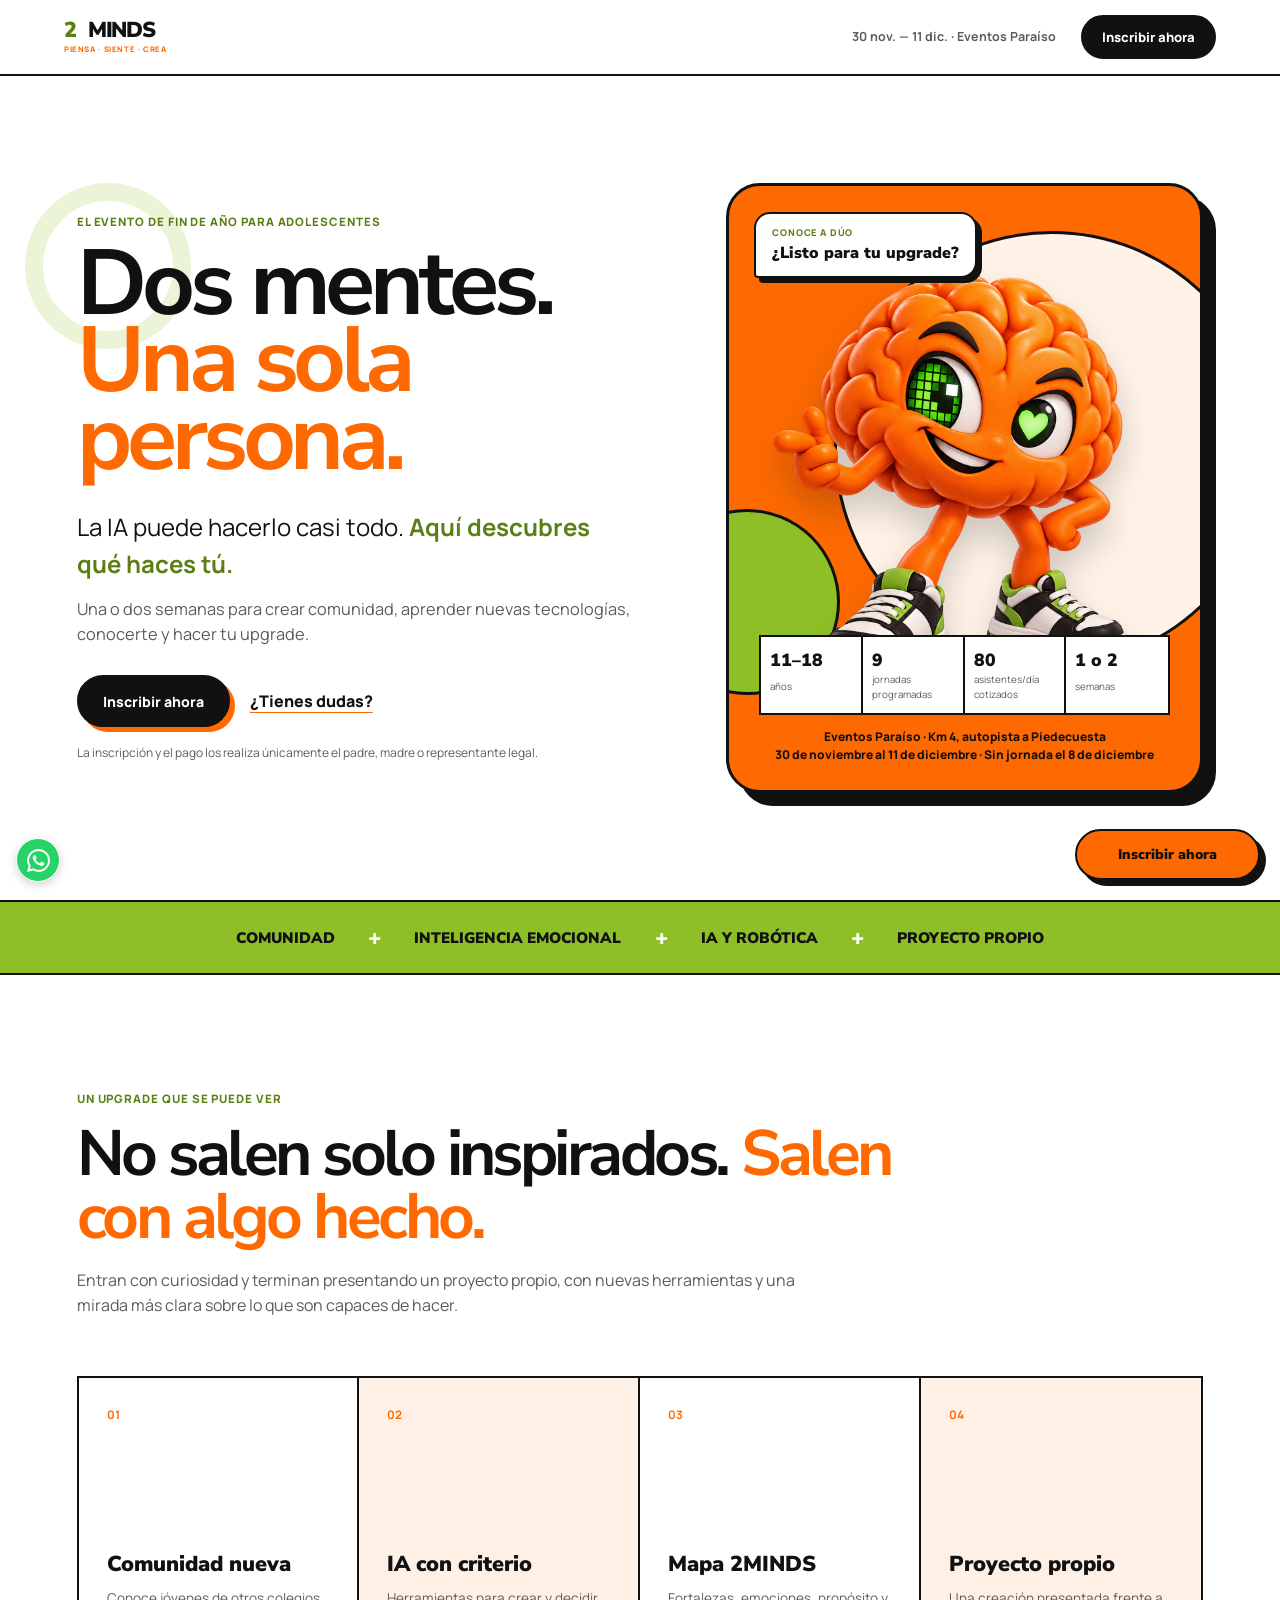
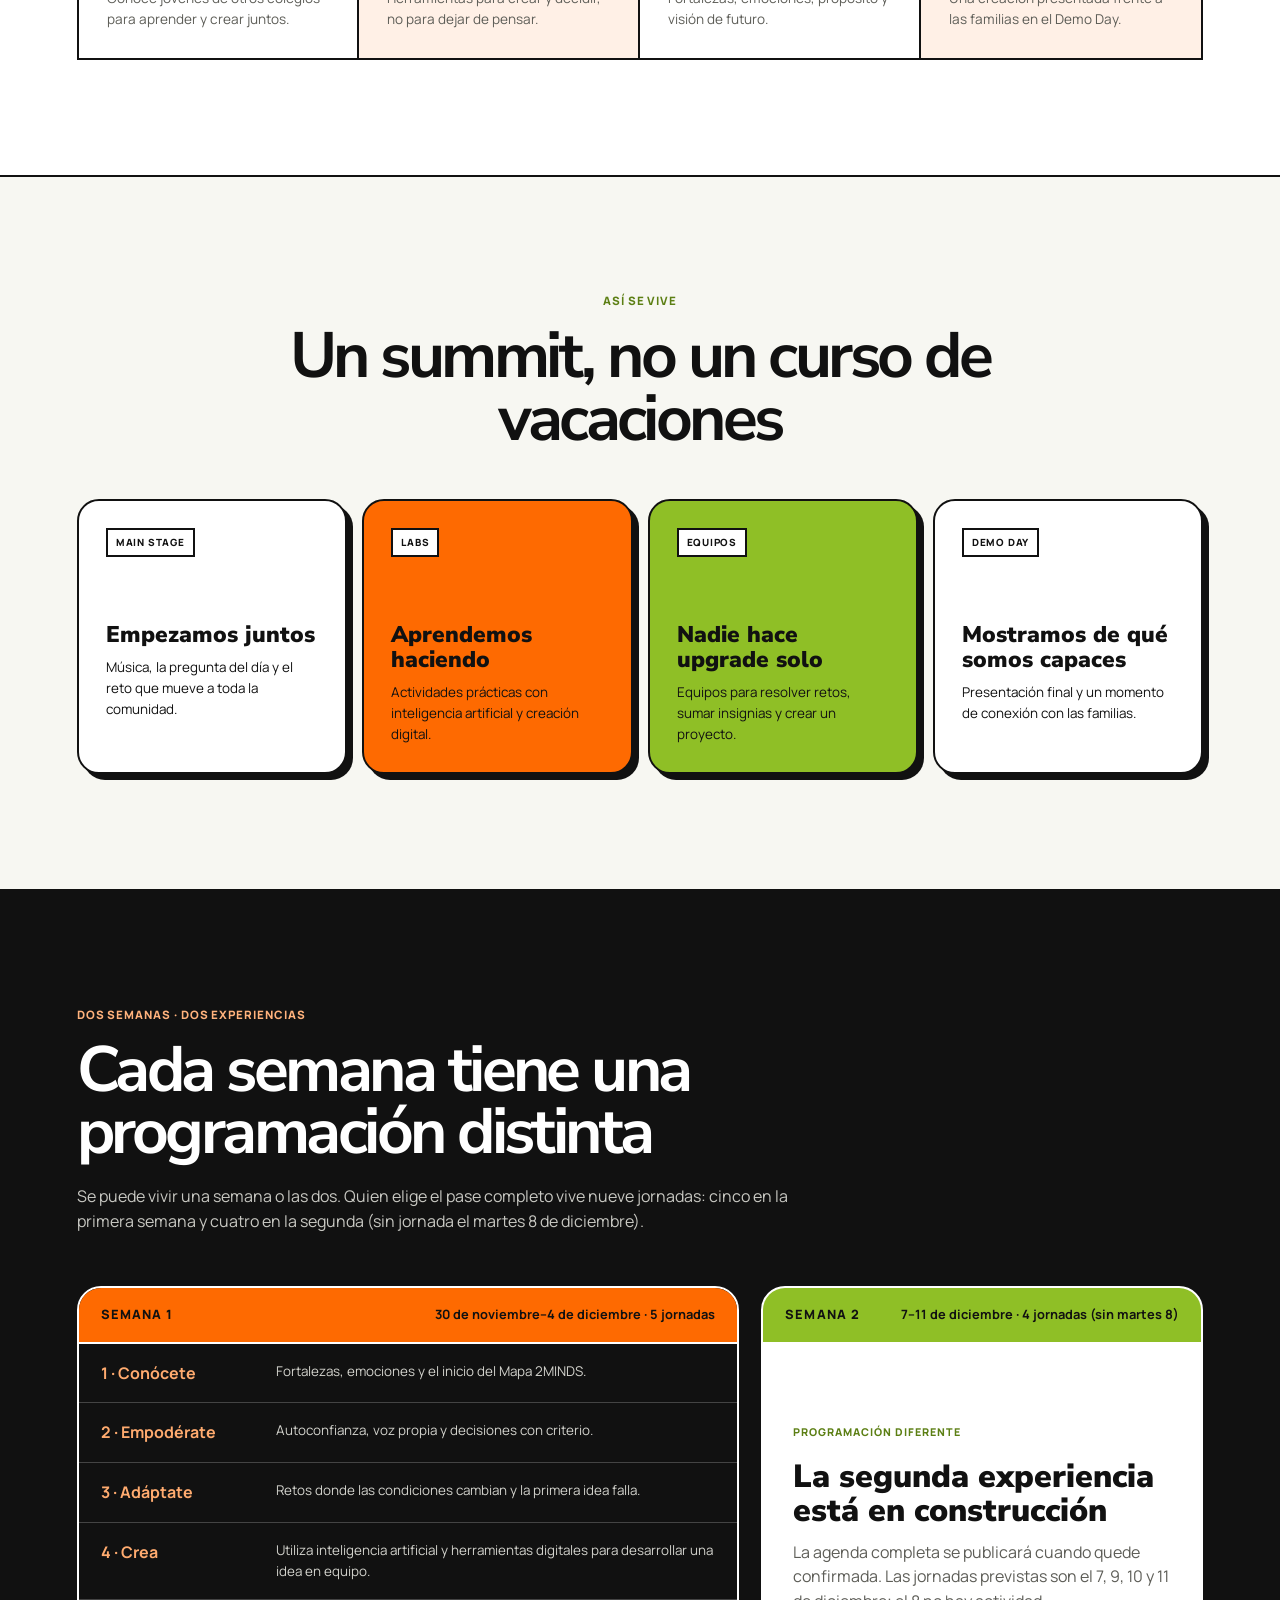
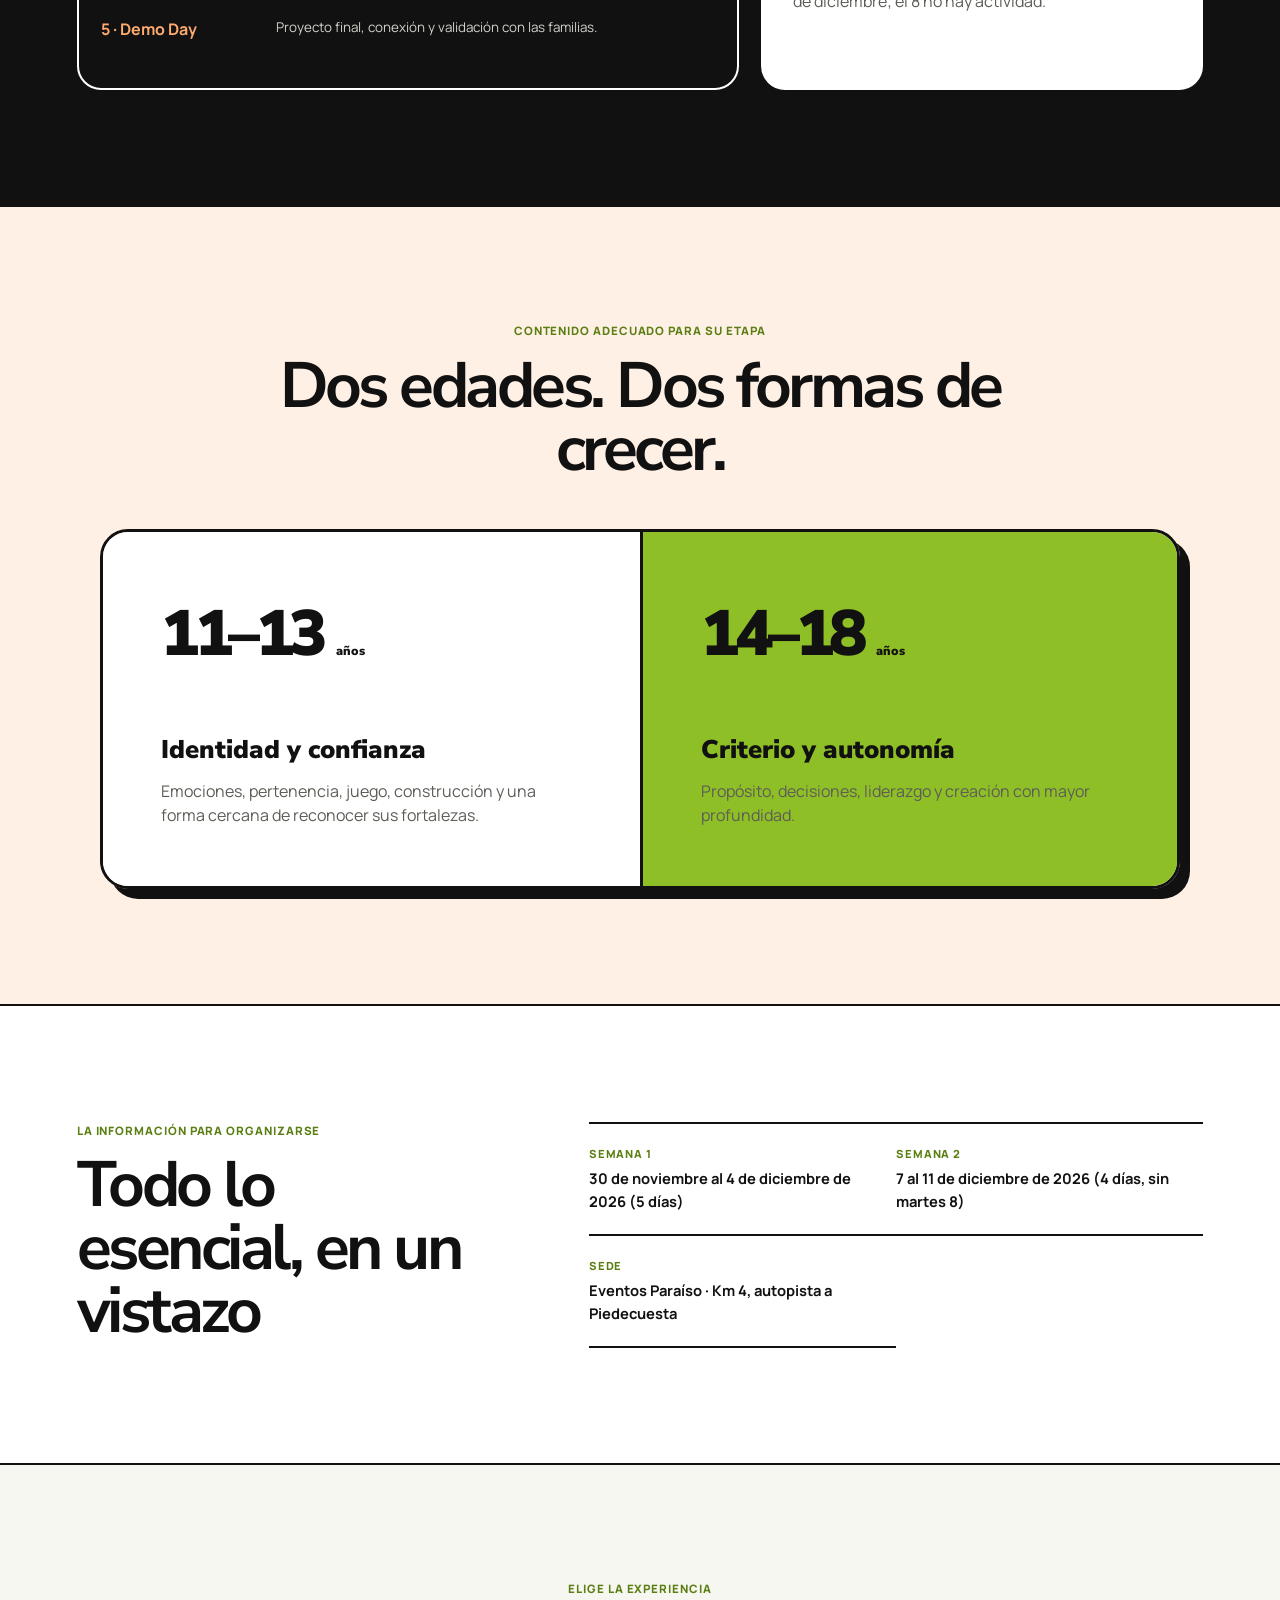
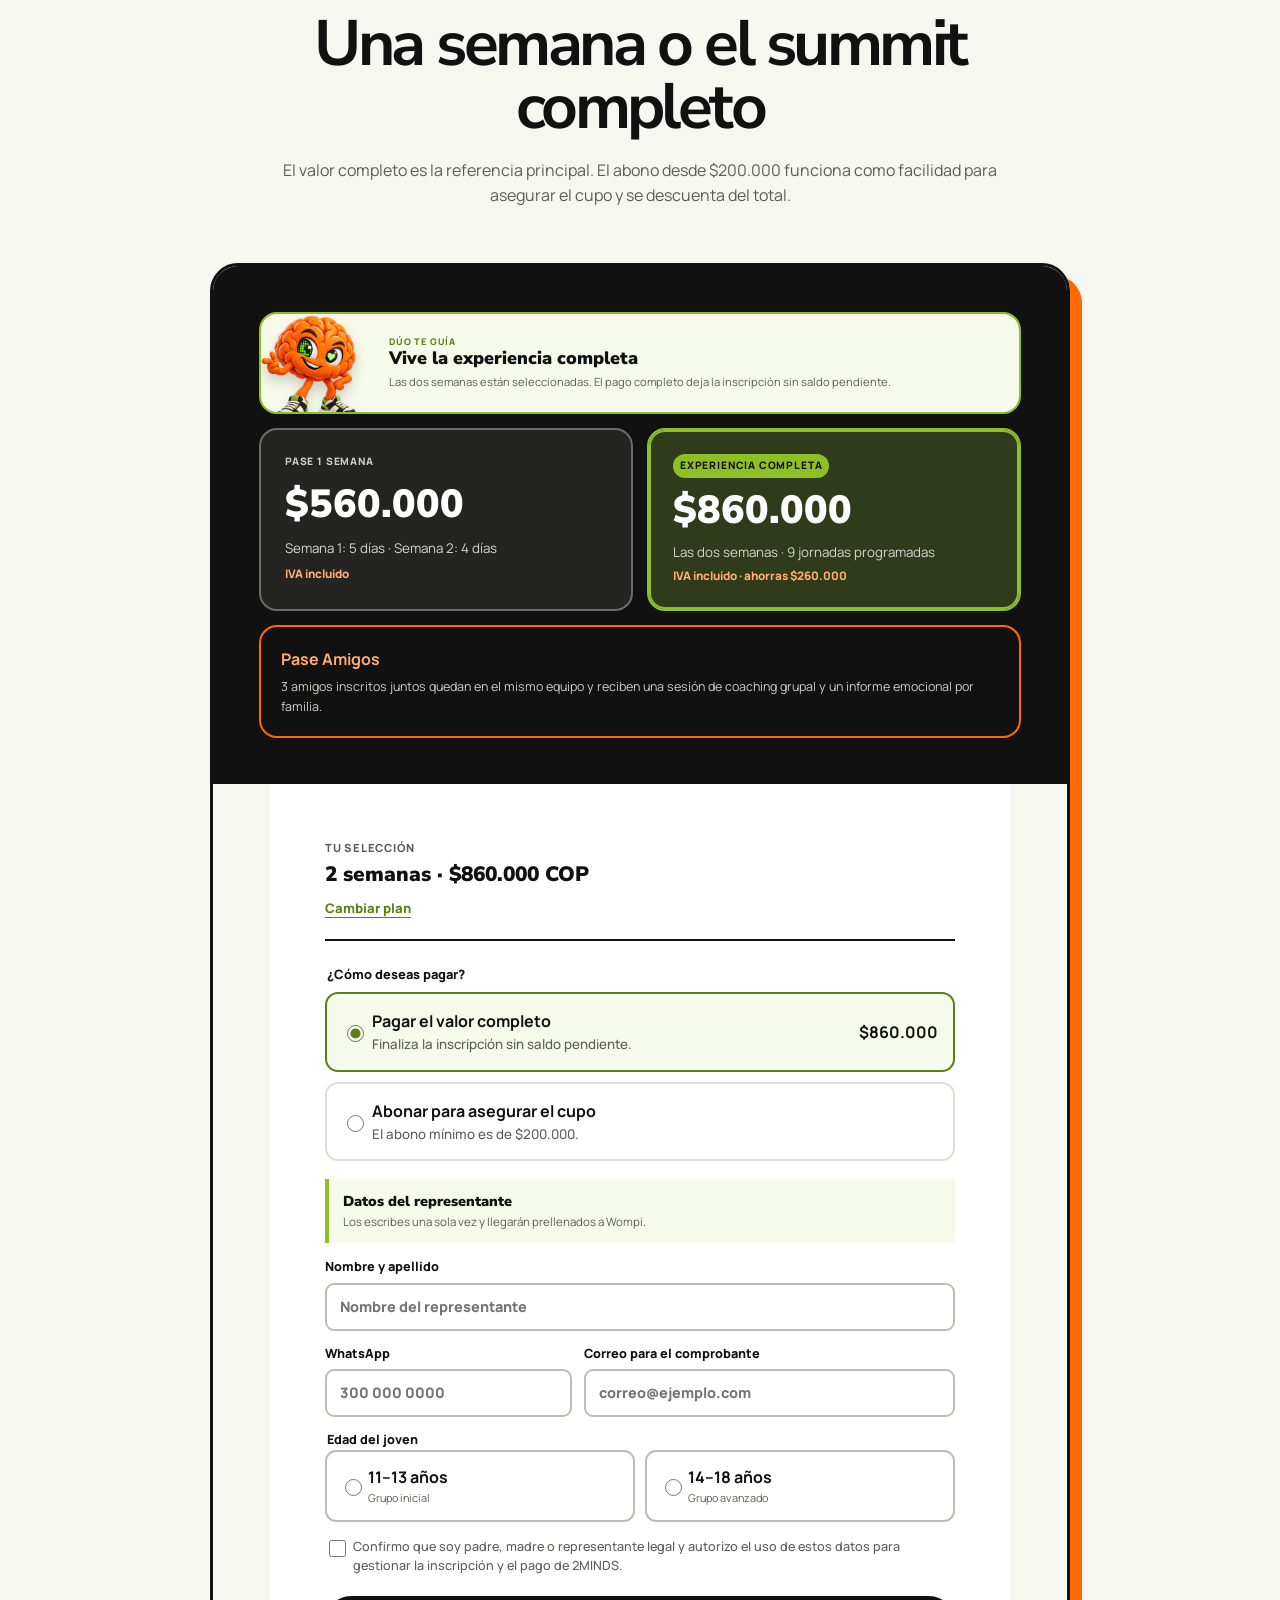
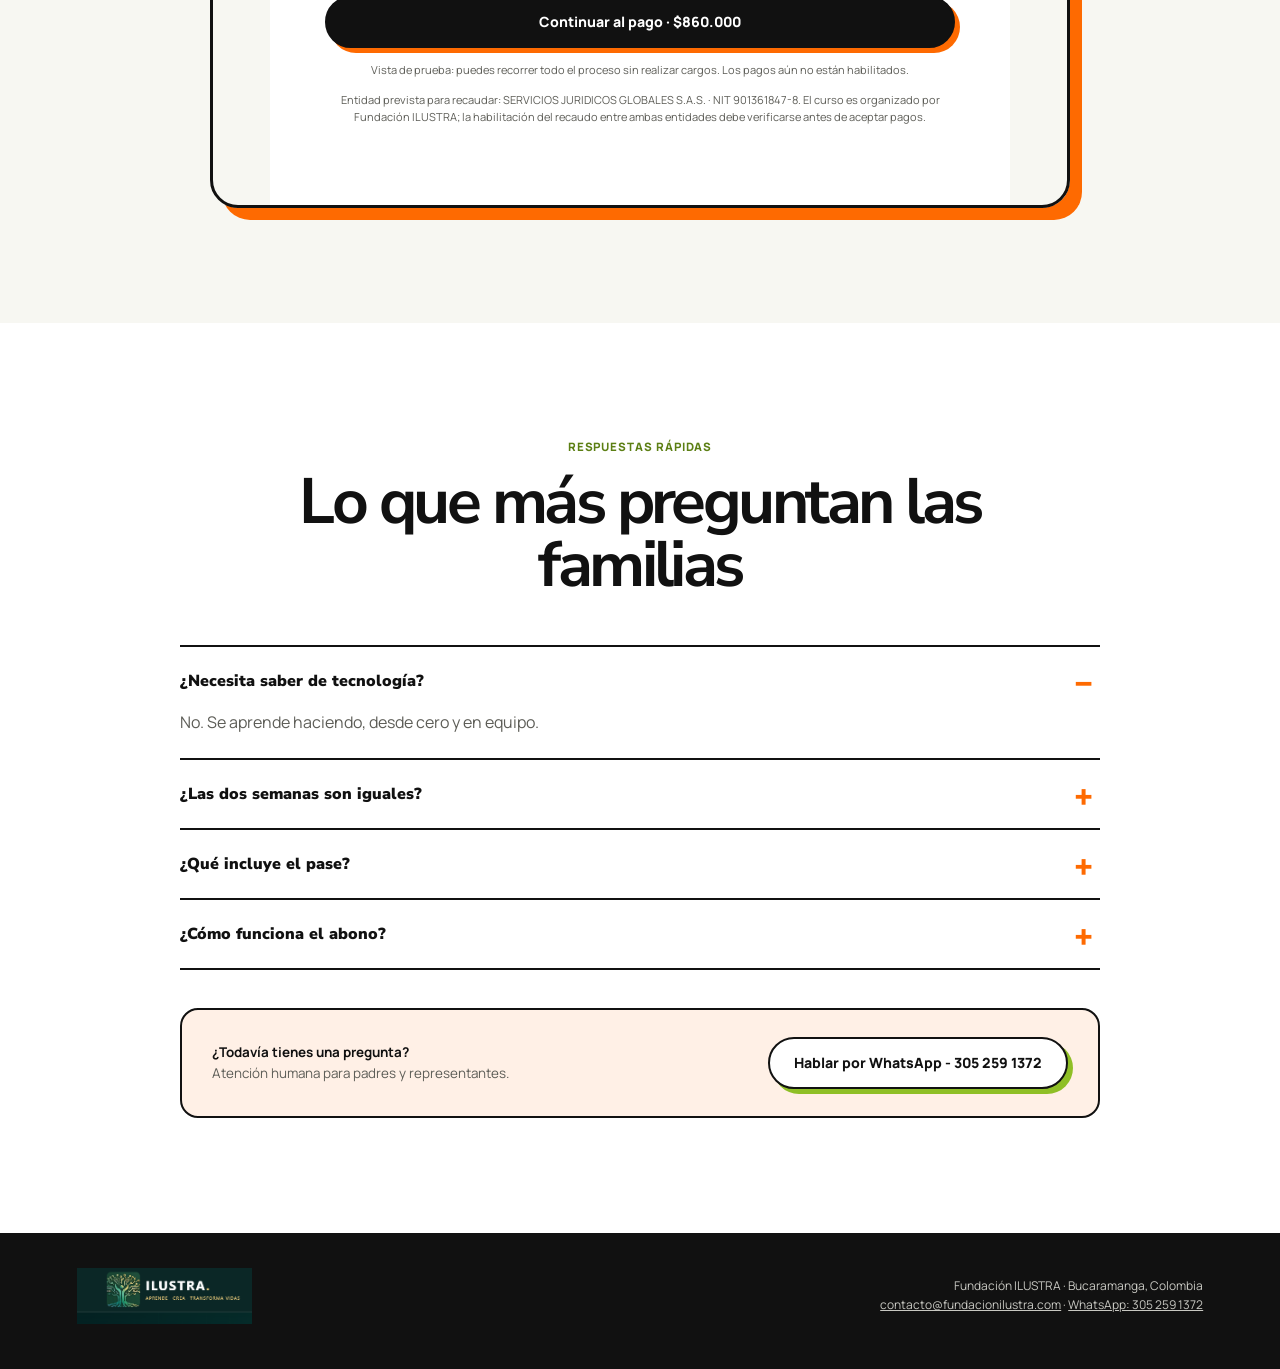
==== commit 68644b72: "Reducir boton flotante WhatsApp y mejorar ubicacion" ====
--- a/index.html
+++ b/index.html
@@ -16,7 +16,7 @@
   <link rel="preconnect" href="https://fonts.googleapis.com">
   <link rel="preconnect" href="https://fonts.gstatic.com" crossorigin>
   <link href="https://fonts.googleapis.com/css2?family=Manrope:wght@500;600;700;800&family=Nunito+Sans:opsz,wght@6..12,700;6..12,800;6..12,900&display=swap" rel="stylesheet">
-  <link rel="stylesheet" href="styles.css?v=20261014-1">
+  <link rel="stylesheet" href="styles.css?v=20261104-whatsapp-mini">
 </head>
 <body>
   <a class="skip-link" href="#contenido">Saltar al contenido</a>
@@ -192,12 +192,9 @@
    rel="noopener"
    aria-label="Consultar por WhatsApp al 305 259 1372"
    title="Escríbenos por WhatsApp">
-  <svg viewBox="0 0 32 32" aria-hidden="true" fill="none"
-       stroke="currentColor" stroke-width="2.2"
-       stroke-linecap="round" stroke-linejoin="round">
-    <path d="M27 15.5a11 11 0 0 1-15.8 9.8L5 27l1.8-6.2A11 11 0 1 1 27 15.5Z"/>
-    <path d="M11.5 10.5c-.8 1.2-.3 3.1 1.6 5.2 1.9 2.1 4 3.7 6 4 .9.1 1.7-.5 2-1.3l.1-1.3-3-1.5-1.5 1.5c-2.2-1-3.5-2.4-4.5-4.5l1.5-1.5-1.5-3Z"/>
-  </svg>
+<svg viewBox="0 0 24 24" aria-hidden="true" focusable="false" fill="currentColor">
+<path d="M17.472 14.382c-.297-.149-1.758-.868-2.03-.967-.273-.099-.471-.148-.67.15-.197.297-.767.966-.94 1.164-.173.198-.347.223-.644.075-.297-.149-1.255-.463-2.39-1.475-.883-.788-1.48-1.761-1.653-2.059-.173-.297-.018-.458.13-.606.134-.133.297-.347.446-.52.149-.174.198-.298.297-.496.099-.198.05-.371-.025-.52-.074-.149-.669-1.611-.916-2.206-.242-.579-.487-.5-.669-.51-.173-.009-.371-.011-.57-.011-.198 0-.52.074-.792.372-.272.297-1.04 1.016-1.04 2.479s1.065 2.875 1.213 3.073c.149.198 2.095 3.2 5.076 4.487.709.306 1.262.489 1.693.626.712.227 1.36.195 1.872.118.571-.085 1.758-.719 2.006-1.413.248-.694.248-1.29.173-1.413-.074-.124-.272-.198-.57-.347m-5.421 7.403h-.004a9.854 9.854 0 0 1-5.031-1.378l-.361-.214-3.741.982.998-3.648-.235-.374a9.861 9.861 0 0 1-1.51-5.153c.002-5.447 4.434-9.879 9.885-9.879a9.82 9.82 0 0 1 6.99 2.895 9.82 9.82 0 0 1 2.89 6.993c-.003 5.447-4.435 9.879-9.881 9.879m8.404-18.28A11.815 11.815 0 0 0 12.05 0C5.495 0 .16 5.334.157 11.89c-.001 2.096.547 4.142 1.588 5.945L.057 24l6.303-1.654a11.88 11.88 0 0 0 5.69 1.448h.005c6.555 0 11.89-5.334 11.892-11.89a11.822 11.822 0 0 0-3.492-8.4Z"/>
+</svg>
 </a>
   <a class="floating-cta" href="#checkoutForm">Inscribir ahora</a>
   <dialog class="payment-dialog wompi-preview" id="paymentDialog" aria-labelledby="dialogTitle">
--- a/styles.css
+++ b/styles.css
@@ -111,4 +111,45 @@
     width: 54px;
     height: 54px;
   }
+}
+/* WhatsApp flotante compacto y sin obstrucciones */
+.whatsapp-floating {
+  position: fixed !important;
+  left: 16px !important;
+  right: auto !important;
+  bottom: 18px !important;
+  z-index: 65 !important;
+  display: flex !important;
+  align-items: center !important;
+  justify-content: center !important;
+  width: 44px !important;
+  height: 44px !important;
+  min-width: 44px !important;
+  min-height: 44px !important;
+  max-width: 44px !important;
+  max-height: 44px !important;
+  padding: 0 !important;
+  border: 1px solid white !important;
+  border-radius: 50% !important;
+  background: #25D366 !important;
+  color: white !important;
+  box-shadow: 0 3px 10px rgba(0,0,0,.18) !important;
+  text-decoration: none !important;
+  overflow: hidden !important;
+}
+
+.whatsapp-floating svg {
+  display: block !important;
+  width: 23px !important;
+  height: 23px !important;
+  max-width: 23px !important;
+  max-height: 23px !important;
+  flex: 0 0 23px !important;
+}
+
+@media (max-width: 620px) {
+  .whatsapp-floating {
+    left: 12px !important;
+    bottom: 82px !important;
+  }
 }
